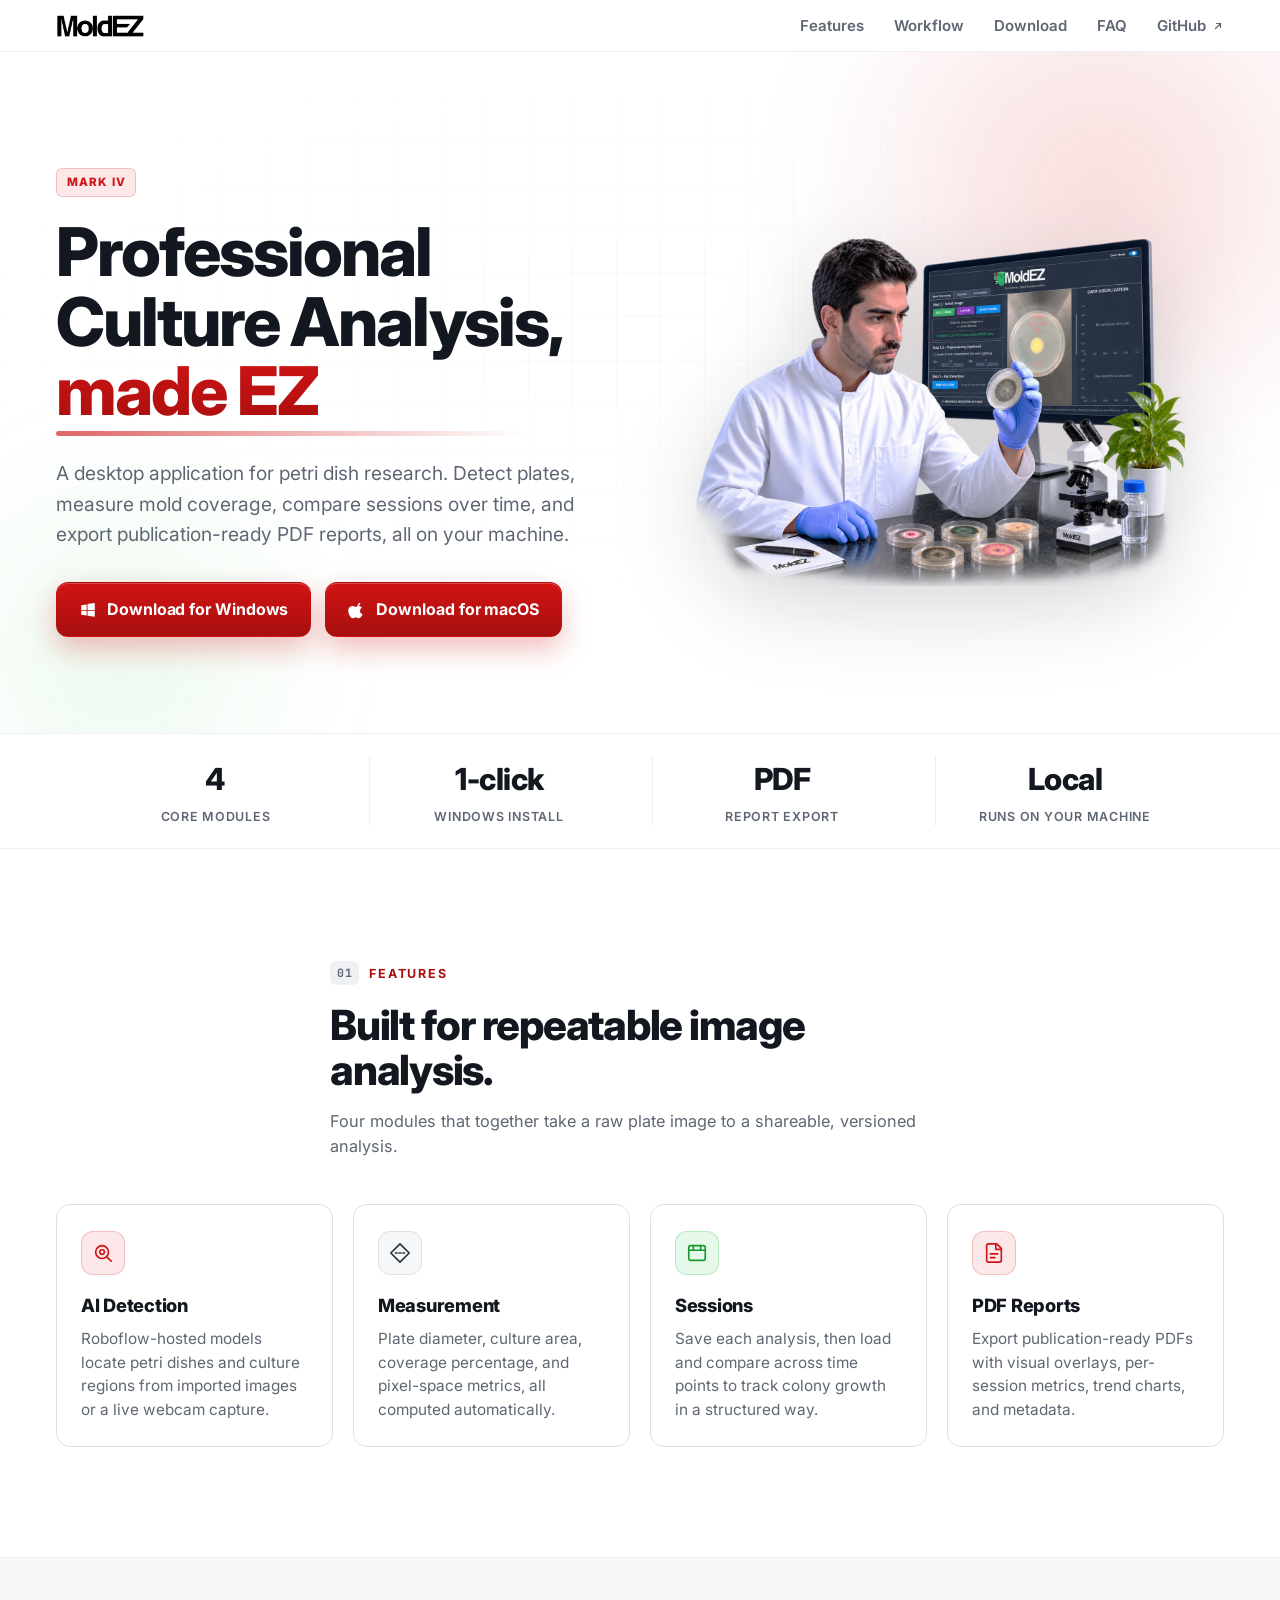
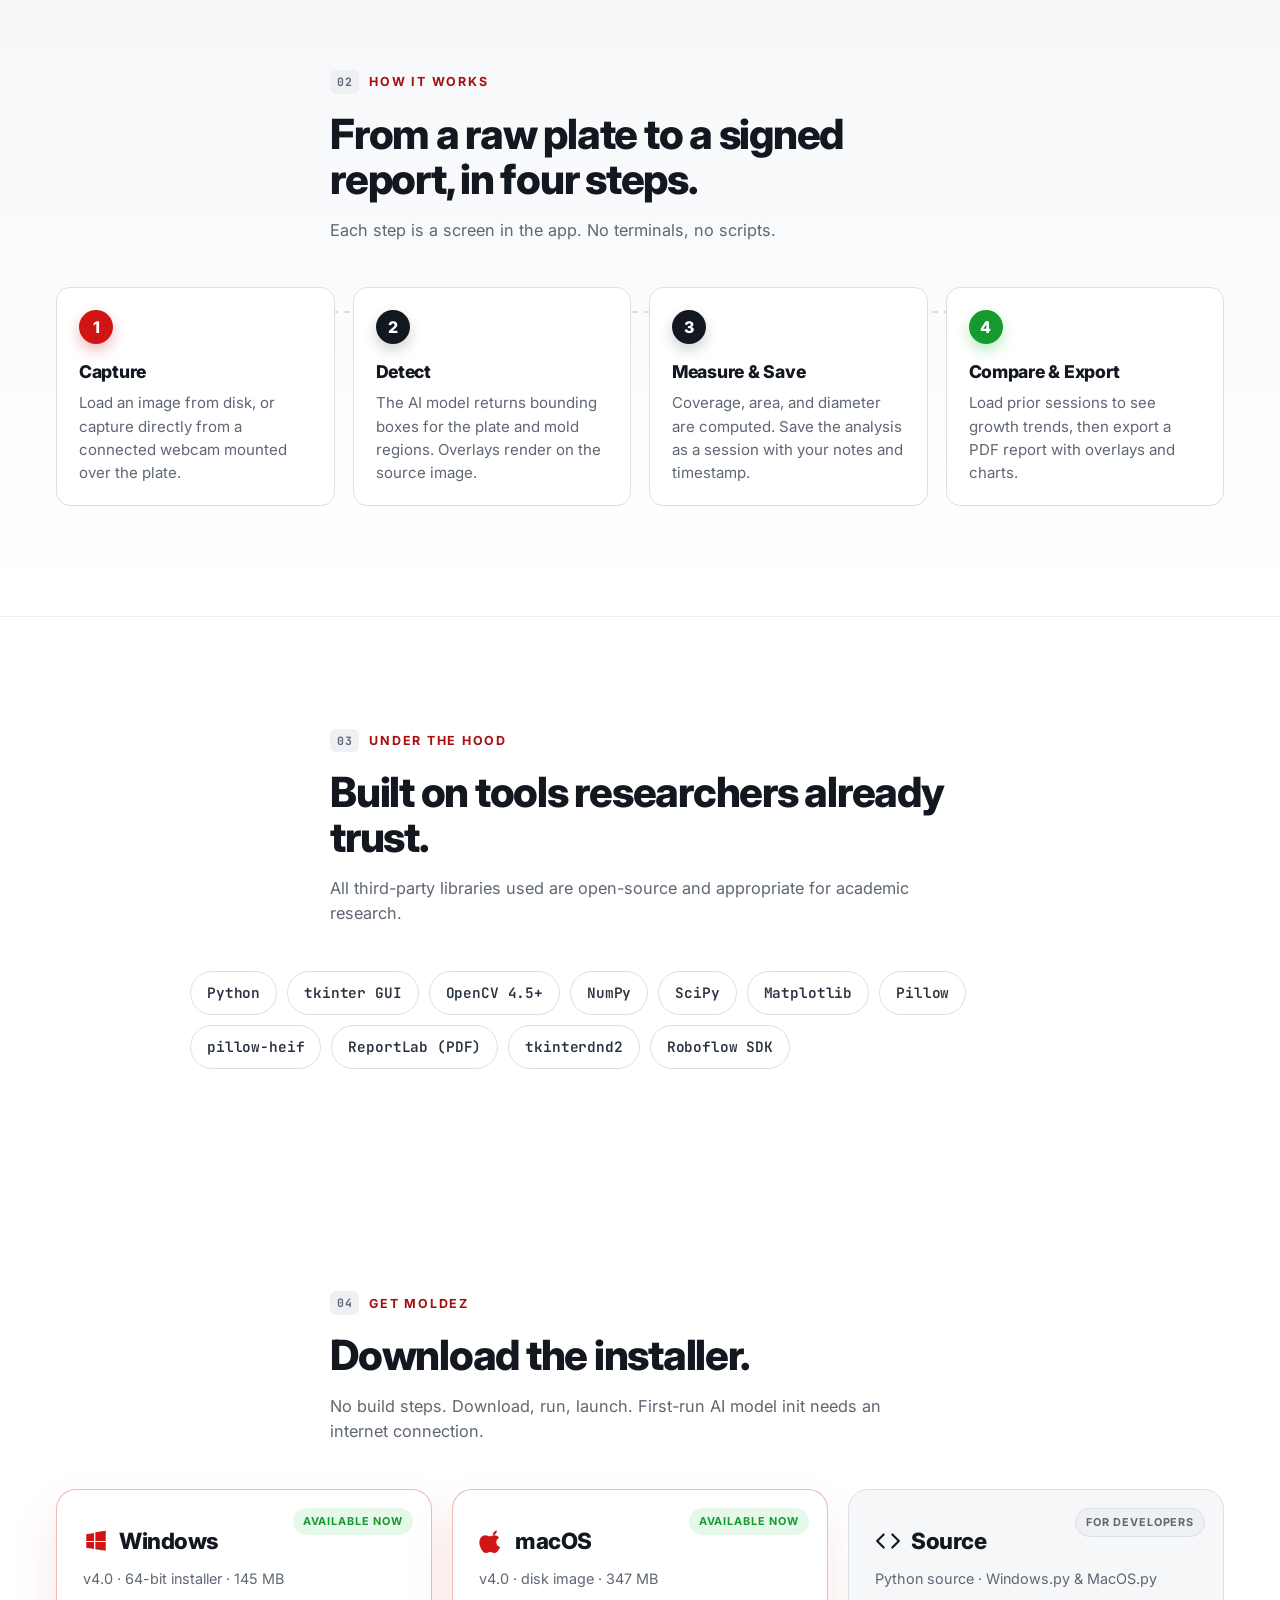
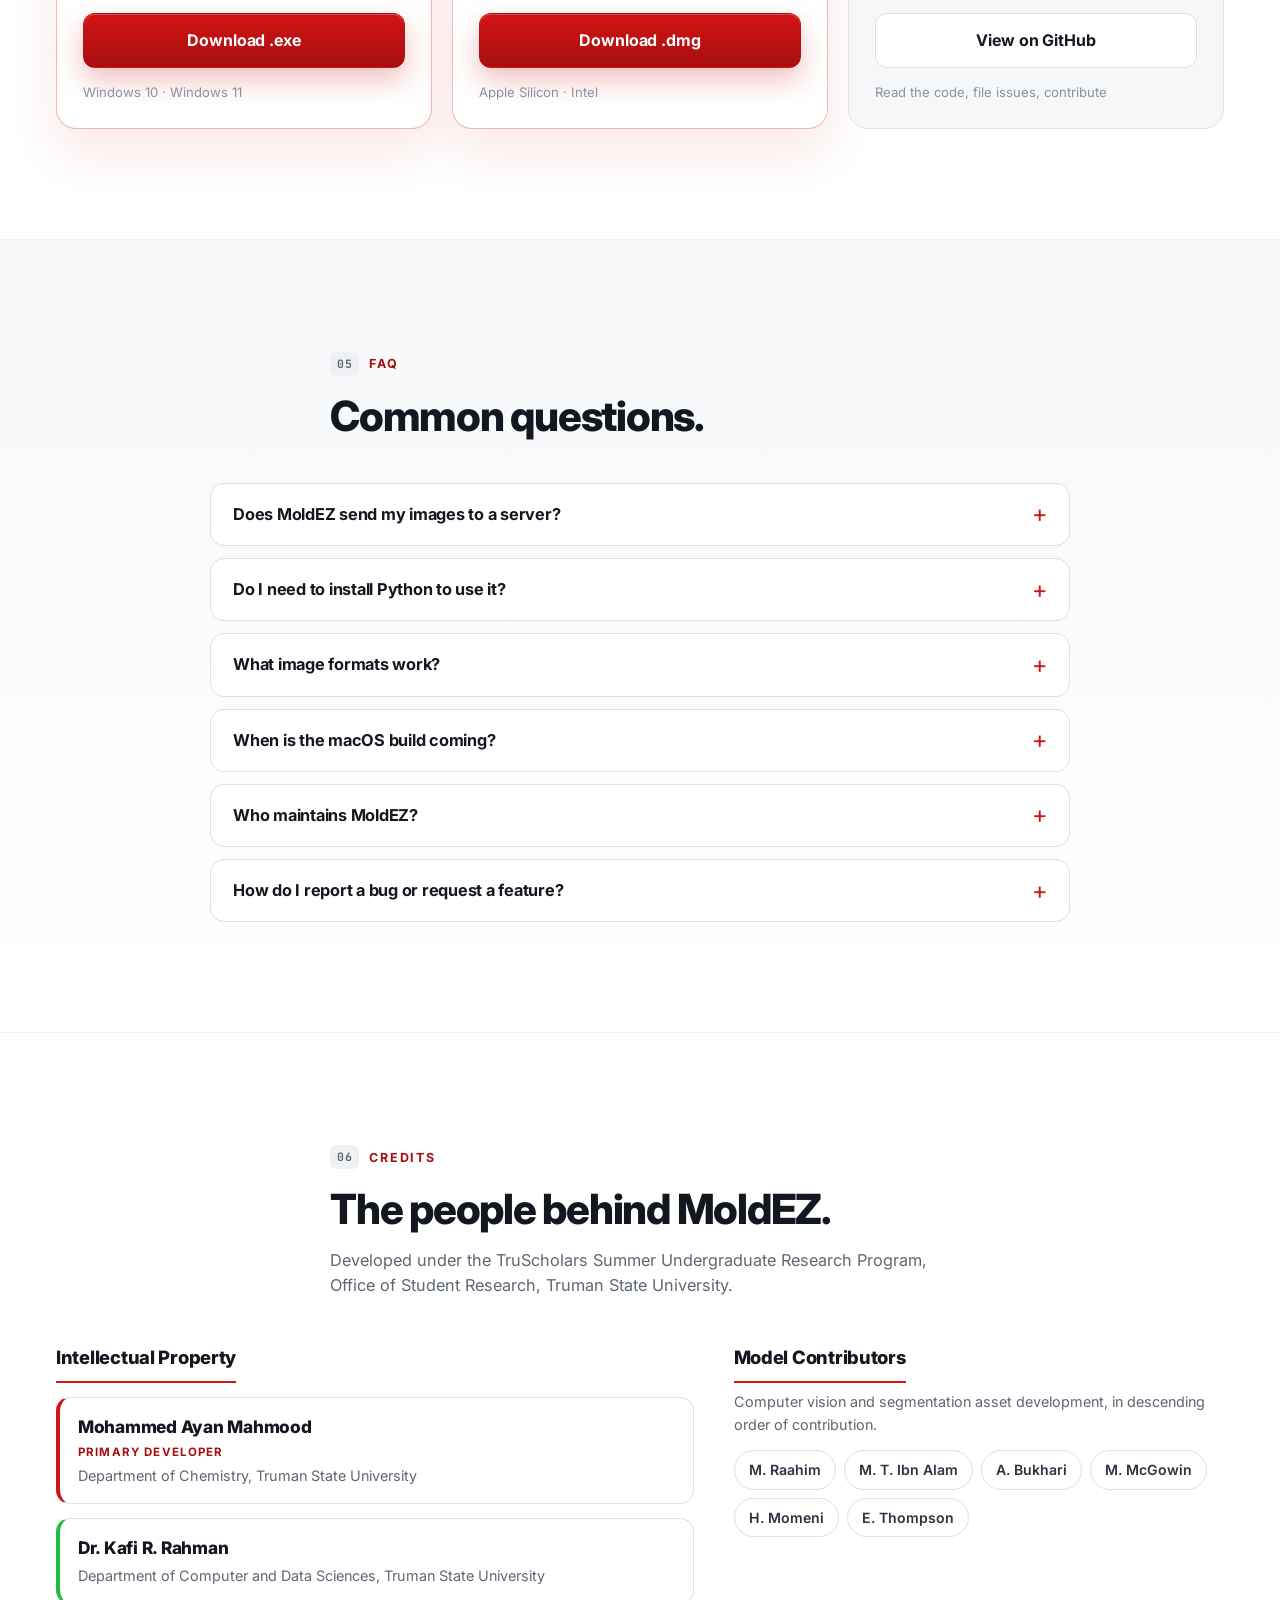
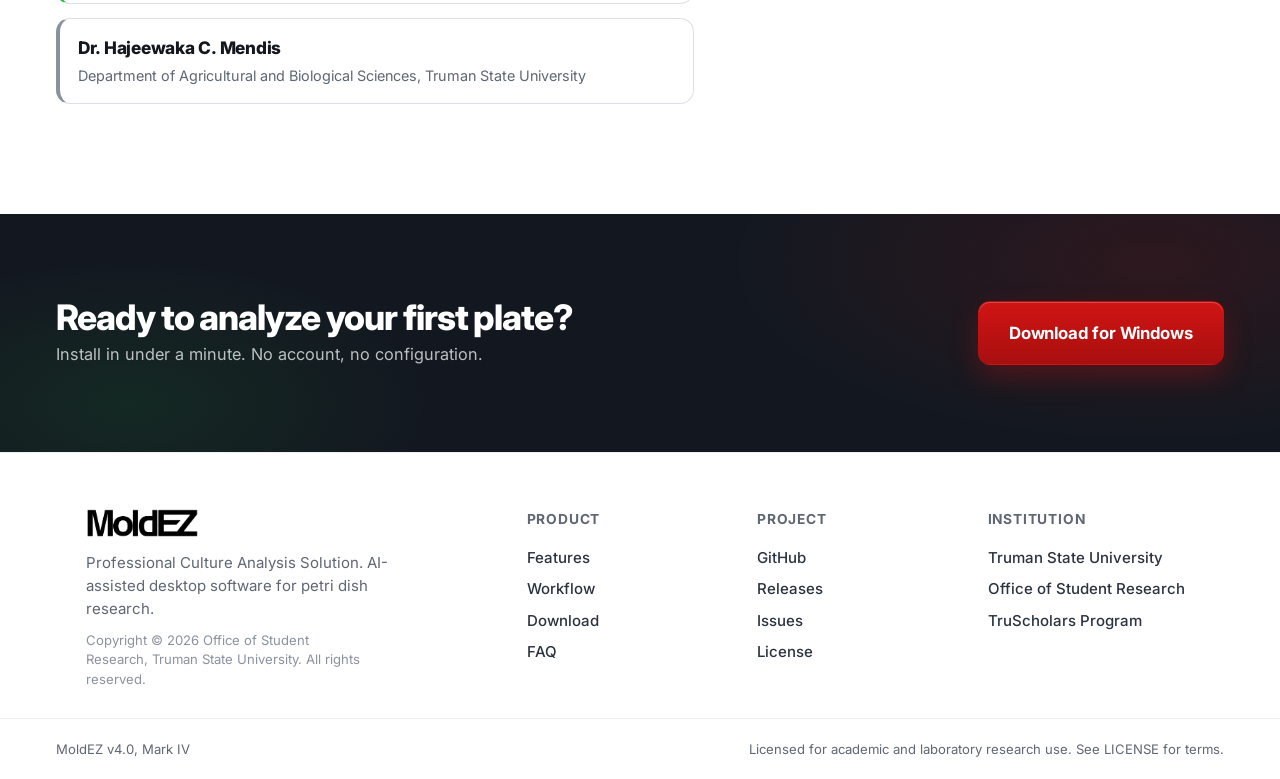
==== Website/index.html @ 11b9ca97 "Hero: Windows + macOS buttons (no details) that jump to the download section" ====
<!doctype html>
<html lang="en">
  <head>
    <meta charset="utf-8">
    <meta name="viewport" content="width=device-width, initial-scale=1">
    <meta name="description" content="MoldEZ is a professional culture analysis solution for petri dish research: AI-assisted detection, measurement, session comparison, and PDF reporting. Windows and macOS installers available.">
    <meta name="theme-color" content="#ffffff">
    <meta property="og:title" content="MoldEZ, Professional Culture Analysis Solution">
    <meta property="og:description" content="AI-assisted desktop software for petri dish research. Download for Windows and macOS.">
    <meta property="og:image" content="mascot.png">
    <title>MoldEZ, Professional Culture Analysis Solution</title>
    <link rel="icon" type="image/png" href="mascot.png">
    <link rel="preconnect" href="https://fonts.googleapis.com">
    <link rel="preconnect" href="https://fonts.gstatic.com" crossorigin>
    <link href="https://fonts.googleapis.com/css2?family=Inter:wght@400;500;600;700;800;900&family=JetBrains+Mono:wght@500&display=swap" rel="stylesheet">
    <link rel="stylesheet" href="styles.css">
  </head>
  <body>
    <header class="nav" aria-label="Primary">
      <a class="nav__brand" href="#top" aria-label="MoldEZ home">
        <img class="nav__wordmark" src="wordmark.png" alt="MoldEZ" width="128" height="32">
      </a>
      <nav class="nav__links" aria-label="Sections">
        <a href="#features">Features</a>
        <a href="#workflow">Workflow</a>
        <a href="#download">Download</a>
        <a href="#faq">FAQ</a>
        <a href="https://github.com/researchbyayan/MoldEZ4" target="_blank" rel="noopener" class="nav__gh">
          GitHub
          <svg width="12" height="12" viewBox="0 0 24 24" fill="none" stroke="currentColor" stroke-width="2.4" stroke-linecap="round" stroke-linejoin="round" aria-hidden="true"><path d="M7 17L17 7M9 7h8v8"/></svg>
        </a>
      </nav>
    </header>

    <main id="top">
      <!-- HERO -->
      <section class="hero">
        <div class="hero__bg" aria-hidden="true">
          <div class="hero__grid-bg"></div>
          <div class="hero__glow hero__glow--red"></div>
          <div class="hero__glow hero__glow--green"></div>
        </div>
        <div class="hero__grid">
          <div class="hero__copy">
            <span class="hero__tag">Mark&nbsp;IV</span>
            <h1>Professional<br>Culture Analysis,<br><span class="hl">made&nbsp;EZ</span></h1>
            <p class="lede">
              A desktop application for petri dish research. Detect plates,
              measure mold coverage, compare sessions over time, and export
              publication-ready PDF reports, all on your machine.
            </p>
            <div class="actions">
              <a class="btn btn--primary" href="#download">
                <svg width="18" height="18" viewBox="0 0 24 24" fill="currentColor" aria-hidden="true"><path d="M3 5.7L10.2 4.7v7.3H3V5.7zm0 12.6l7.2 1V13H3v5.3zm8.4 1.2l9.6 1.4V13h-9.6v6.5zm0-15.5l9.6-1.4V12h-9.6V4z"/></svg>
                Download for Windows
              </a>
              <a class="btn btn--primary" href="#download">
                <svg width="18" height="18" viewBox="0 0 24 24" fill="currentColor" aria-hidden="true"><path d="M16.4 2.4c-.9.1-2 .7-2.7 1.5-.6.7-1.1 1.7-.9 2.7 1 .1 2-.5 2.6-1.2.6-.8 1.1-1.8 1-3zM19.7 17.3c-.5 1.2-.8 1.7-1.5 2.7-.9 1.4-2.2 3.1-3.9 3.1-1.5 0-1.9-1-3.9-1-2 0-2.5 1-3.9 1-1.7 0-2.9-1.5-3.9-2.9-2.6-3.9-2.9-8.4-1.3-10.8 1.1-1.7 2.9-2.7 4.6-2.7 1.7 0 2.8 1 4.2 1 1.4 0 2.2-1 4.2-1 1.5 0 3.1.8 4.2 2.2-3.7 2-3.1 7.3.2 8.4z"/></svg>
                Download for macOS
              </a>
            </div>
          </div>
          <div class="hero__art" aria-hidden="true">
            <img class="hero__art-img" src="hero-scientist.png" alt="" width="620" height="413">
          </div>
        </div>
      </section>

      <!-- STATS STRIP -->
      <section class="stats" aria-label="At a glance">
        <div class="stats__row">
          <div class="stat"><span class="stat__num">4</span><span class="stat__label">Core modules</span></div>
          <div class="stat stat--divider"><span class="stat__num">1&#8209;click</span><span class="stat__label">Windows install</span></div>
          <div class="stat stat--divider"><span class="stat__num">PDF</span><span class="stat__label">Report export</span></div>
          <div class="stat stat--divider"><span class="stat__num">Local</span><span class="stat__label">Runs on your machine</span></div>
        </div>
      </section>

      <!-- FEATURES -->
      <section id="features" class="section">
        <div class="section__head">
          <p class="eyebrow"><span class="eyebrow__num">01</span> Features</p>
          <h2>Built for repeatable image analysis.</h2>
          <p class="section__sub">Four modules that together take a raw plate image to a shareable, versioned analysis.</p>
        </div>
        <div class="grid grid--4">
          <article class="card">
            <div class="card__icon card__icon--red">
              <svg viewBox="0 0 24 24" fill="none" stroke="currentColor" stroke-width="1.8" stroke-linecap="round" stroke-linejoin="round"><circle cx="11" cy="11" r="7"/><path d="M21 21l-4.3-4.3"/><circle cx="11" cy="11" r="2.5"/></svg>
            </div>
            <h3>AI Detection</h3>
            <p>Roboflow-hosted models locate petri dishes and culture regions from imported images or a live webcam capture.</p>
          </article>
          <article class="card">
            <div class="card__icon card__icon--grey">
              <svg viewBox="0 0 24 24" fill="none" stroke="currentColor" stroke-width="1.8" stroke-linecap="round" stroke-linejoin="round"><path d="M2 12l10 10 10-10L12 2 2 12z"/><path d="M7 12h2M11 12h2M15 12h2"/></svg>
            </div>
            <h3>Measurement</h3>
            <p>Plate diameter, culture area, coverage percentage, and pixel-space metrics, all computed automatically.</p>
          </article>
          <article class="card">
            <div class="card__icon card__icon--green">
              <svg viewBox="0 0 24 24" fill="none" stroke="currentColor" stroke-width="1.8" stroke-linecap="round" stroke-linejoin="round"><rect x="3" y="4" width="18" height="16" rx="2"/><path d="M3 9h18M8 4v5M16 4v5"/></svg>
            </div>
            <h3>Sessions</h3>
            <p>Save each analysis, then load and compare across time points to track colony growth in a structured way.</p>
          </article>
          <article class="card">
            <div class="card__icon card__icon--red">
              <svg viewBox="0 0 24 24" fill="none" stroke="currentColor" stroke-width="1.8" stroke-linecap="round" stroke-linejoin="round"><path d="M6 2h9l5 5v13a2 2 0 01-2 2H6a2 2 0 01-2-2V4a2 2 0 012-2z"/><path d="M14 2v6h6M8 13h8M8 17h5"/></svg>
            </div>
            <h3>PDF Reports</h3>
            <p>Export publication-ready PDFs with visual overlays, per-session metrics, trend charts, and metadata.</p>
          </article>
        </div>
      </section>

      <!-- WORKFLOW -->
      <section id="workflow" class="section section--tinted">
        <div class="section__head">
          <p class="eyebrow"><span class="eyebrow__num">02</span> How it works</p>
          <h2>From a raw plate to a signed report, in four steps.</h2>
          <p class="section__sub">Each step is a screen in the app. No terminals, no scripts.</p>
        </div>
        <ol class="timeline">
          <li class="timeline__step">
            <span class="timeline__num">1</span>
            <h3>Capture</h3>
            <p>Load an image from disk, or capture directly from a connected webcam mounted over the plate.</p>
          </li>
          <li class="timeline__step">
            <span class="timeline__num">2</span>
            <h3>Detect</h3>
            <p>The AI model returns bounding boxes for the plate and mold regions. Overlays render on the source image.</p>
          </li>
          <li class="timeline__step">
            <span class="timeline__num">3</span>
            <h3>Measure &amp; Save</h3>
            <p>Coverage, area, and diameter are computed. Save the analysis as a session with your notes and timestamp.</p>
          </li>
          <li class="timeline__step">
            <span class="timeline__num">4</span>
            <h3>Compare &amp; Export</h3>
            <p>Load prior sessions to see growth trends, then export a PDF report with overlays and charts.</p>
          </li>
        </ol>
      </section>

      <!-- TECH -->
      <section class="section section--tech">
        <div class="section__head">
          <p class="eyebrow"><span class="eyebrow__num">03</span> Under the hood</p>
          <h2>Built on tools researchers already trust.</h2>
          <p class="section__sub">All third-party libraries used are open-source and appropriate for academic research.</p>
        </div>
        <ul class="chipset" aria-label="Technologies used">
          <li>Python</li>
          <li>tkinter GUI</li>
          <li>OpenCV 4.5+</li>
          <li>NumPy</li>
          <li>SciPy</li>
          <li>Matplotlib</li>
          <li>Pillow</li>
          <li>pillow-heif</li>
          <li>ReportLab (PDF)</li>
          <li>tkinterdnd2</li>
          <li>Roboflow SDK</li>
        </ul>
      </section>

      <!-- DOWNLOAD -->
      <section id="download" class="section">
        <div class="section__head">
          <p class="eyebrow"><span class="eyebrow__num">04</span> Get MoldEZ</p>
          <h2>Download the installer.</h2>
          <p class="section__sub">No build steps. Download, run, launch. First-run AI model init needs an internet connection.</p>
        </div>
        <div class="grid grid--3">
          <article class="dl dl--ready">
            <span class="dl__badge">Available now</span>
            <div class="dl__os">
              <svg width="26" height="26" viewBox="0 0 24 24" fill="currentColor" aria-hidden="true"><path d="M3 5.7L10.2 4.7v7.3H3V5.7zm0 12.6l7.2 1V13H3v5.3zm8.4 1.2l9.6 1.4V13h-9.6v6.5zm0-15.5l9.6-1.4V12h-9.6V4z"/></svg>
              Windows
            </div>
            <p class="dl__meta">v4.0 &middot; 64-bit installer &middot; 145 MB</p>
            <a class="btn btn--primary btn--block" href="https://github.com/researchbyayan/MoldEZ4/releases/download/windows-v4.0/MoldEZ_Setup_Windows_v4.0.exe">
              Download .exe
            </a>
            <p class="dl__hint">Windows 10 &middot; Windows 11</p>
          </article>
          <article class="dl dl--ready">
            <span class="dl__badge">Available now</span>
            <div class="dl__os">
              <svg width="26" height="26" viewBox="0 0 24 24" fill="currentColor" aria-hidden="true"><path d="M16.4 2.4c-.9.1-2 .7-2.7 1.5-.6.7-1.1 1.7-.9 2.7 1 .1 2-.5 2.6-1.2.6-.8 1.1-1.8 1-3zM19.7 17.3c-.5 1.2-.8 1.7-1.5 2.7-.9 1.4-2.2 3.1-3.9 3.1-1.5 0-1.9-1-3.9-1-2 0-2.5 1-3.9 1-1.7 0-2.9-1.5-3.9-2.9-2.6-3.9-2.9-8.4-1.3-10.8 1.1-1.7 2.9-2.7 4.6-2.7 1.7 0 2.8 1 4.2 1 1.4 0 2.2-1 4.2-1 1.5 0 3.1.8 4.2 2.2-3.7 2-3.1 7.3.2 8.4z"/></svg>
              macOS
            </div>
            <p class="dl__meta">v4.0 &middot; disk image &middot; 347 MB</p>
            <a class="btn btn--primary btn--block" href="https://github.com/researchbyayan/MoldEZ4/releases/download/macos-v4.0/MoldEZ_Setup_macOS_v4.0.dmg">
              Download .dmg
            </a>
            <p class="dl__hint">Apple Silicon &middot; Intel</p>
          </article>
          <article class="dl">
            <span class="dl__badge dl__badge--muted">For developers</span>
            <div class="dl__os">
              <svg width="26" height="26" viewBox="0 0 24 24" fill="none" stroke="currentColor" stroke-width="2" stroke-linecap="round" stroke-linejoin="round" aria-hidden="true"><path d="M8 6l-6 6 6 6M16 6l6 6-6 6"/></svg>
              Source
            </div>
            <p class="dl__meta">Python source &middot; Windows.py &amp; MacOS.py</p>
            <a class="btn btn--ghost btn--block" href="https://github.com/researchbyayan/MoldEZ4" target="_blank" rel="noopener">View on GitHub</a>
            <p class="dl__hint">Read the code, file issues, contribute</p>
          </article>
        </div>
      </section>

      <!-- FAQ -->
      <section id="faq" class="section section--tinted">
        <div class="section__head">
          <p class="eyebrow"><span class="eyebrow__num">05</span> FAQ</p>
          <h2>Common questions.</h2>
        </div>
        <div class="faq">
          <details>
            <summary>Does MoldEZ send my images to a server?</summary>
            <p>The AI model is initialized over the network on first run. The application runs on your desktop; results, sessions, and reports stay on your machine.</p>
          </details>
          <details>
            <summary>Do I need to install Python to use it?</summary>
            <p>No. The Windows installer bundles everything needed. Python source is only relevant if you want to run or modify the code yourself.</p>
          </details>
          <details>
            <summary>What image formats work?</summary>
            <p>Common still-image formats (JPG, PNG) captured either from disk or from a connected webcam. HEIC and HEIF are also supported via pillow-heif.</p>
          </details>
          <details>
            <summary>When is the macOS build coming?</summary>
            <p>The macOS build is available now, a disk image (.dmg) on the Releases page. Grab it from the Download section above.</p>
          </details>
          <details>
            <summary>Who maintains MoldEZ?</summary>
            <p>MoldEZ was developed under the TruScholars Summer Undergraduate Research Program at Truman State University. See the credits section below for the full contributor list.</p>
          </details>
          <details>
            <summary>How do I report a bug or request a feature?</summary>
            <p>Open an issue on the <a href="https://github.com/researchbyayan/MoldEZ4/issues" target="_blank" rel="noopener">GitHub repository</a>.</p>
          </details>
        </div>
      </section>

      <!-- CREDITS -->
      <section id="credits" class="section">
        <div class="section__head">
          <p class="eyebrow"><span class="eyebrow__num">06</span> Credits</p>
          <h2>The people behind MoldEZ.</h2>
          <p class="section__sub">Developed under the TruScholars Summer Undergraduate Research Program, Office of Student Research, Truman State University.</p>
        </div>
        <div class="credits">
          <div class="credits__group">
            <h3 class="credits__label">Intellectual Property</h3>
            <ul class="credits__list">
              <li>
                <span class="credits__name">Mohammed Ayan Mahmood</span>
                <span class="credits__role">Primary Developer</span>
                <span class="credits__dept">Department of Chemistry, Truman State University</span>
              </li>
              <li>
                <span class="credits__name">Dr. Kafi R. Rahman</span>
                <span class="credits__dept">Department of Computer and Data Sciences, Truman State University</span>
              </li>
              <li>
                <span class="credits__name">Dr. Hajeewaka C. Mendis</span>
                <span class="credits__dept">Department of Agricultural and Biological Sciences, Truman State University</span>
              </li>
            </ul>
          </div>
          <div class="credits__group">
            <h3 class="credits__label">Model Contributors</h3>
            <p class="credits__note">Computer vision and segmentation asset development, in descending order of contribution.</p>
            <ul class="credits__inline">
              <li>M. Raahim</li>
              <li>M. T. Ibn Alam</li>
              <li>A. Bukhari</li>
              <li>M. McGowin</li>
              <li>H. Momeni</li>
              <li>E. Thompson</li>
            </ul>
          </div>
        </div>
      </section>

      <!-- CTA BAND -->
      <section class="cta">
        <div class="cta__inner">
          <div>
            <h2>Ready to analyze your first plate?</h2>
            <p>Install in under a minute. No account, no configuration.</p>
          </div>
          <a class="btn btn--primary btn--lg" href="https://github.com/researchbyayan/MoldEZ4/releases/download/windows-v4.0/MoldEZ_Setup_Windows_v4.0.exe">
            Download for Windows
          </a>
        </div>
      </section>
    </main>

    <footer>
      <div class="footer__inner">
        <div class="footer__brand">
          <img class="footer__wordmark" src="wordmark.png" alt="MoldEZ" width="140" height="35">
          <p class="footer__blurb">Professional Culture Analysis Solution. AI-assisted desktop software for petri dish research.</p>
          <p class="footer__copy">Copyright &copy; 2026 Office of Student Research, Truman State University. All rights reserved.</p>
        </div>
        <div class="footer__cols">
          <div>
            <h4>Product</h4>
            <a href="#features">Features</a>
            <a href="#workflow">Workflow</a>
            <a href="#download">Download</a>
            <a href="#faq">FAQ</a>
          </div>
          <div>
            <h4>Project</h4>
            <a href="https://github.com/researchbyayan/MoldEZ4" target="_blank" rel="noopener">GitHub</a>
            <a href="https://github.com/researchbyayan/MoldEZ4/releases" target="_blank" rel="noopener">Releases</a>
            <a href="https://github.com/researchbyayan/MoldEZ4/issues" target="_blank" rel="noopener">Issues</a>
            <a href="https://github.com/researchbyayan/MoldEZ4/blob/main/LICENSE" target="_blank" rel="noopener">License</a>
          </div>
          <div>
            <h4>Institution</h4>
            <span>Truman State University</span>
            <span>Office of Student Research</span>
            <span>TruScholars Program</span>
          </div>
        </div>
      </div>
      <div class="footer__bottom">
        <span>MoldEZ v4.0, Mark IV</span>
        <span>Licensed for academic and laboratory research use. See LICENSE for terms.</span>
      </div>
    </footer>
  </body>
</html>
---- Website/styles.css ----
:root {
  color-scheme: light;

  --bg: #ffffff;
  --panel: #ffffff;

  --surface: #f6f7f9;
  --surface-2: #eef0f4;
  --surface-3: #e6e9ee;
  --line: #dcdfe5;
  --line-2: #eceff3;
  --ink: #131820;
  --ink-2: #2a3340;
  --muted: #5e6773;
  --muted-2: #8a929e;

  --red: #d11414;
  --red-strong: #a80f0f;
  --red-soft: #fce8e8;

  --green: #1fbf3d;
  --green-strong: #159a30;
  --green-soft: #e6f8ea;

  --shadow-sm: 0 1px 2px rgba(19, 24, 32, 0.05);
  --shadow-md: 0 8px 22px rgba(19, 24, 32, 0.08);
  --shadow-lg: 0 24px 60px rgba(19, 24, 32, 0.14);

  --radius-sm: 10px;
  --radius: 14px;
  --radius-lg: 20px;

  /* Inter across the board: mixed case, geometric humanist sans */
  --sans: "Inter", "Segoe UI", Arial, sans-serif;
  --display: "Inter", "Segoe UI", Arial, sans-serif;
  --mono: "JetBrains Mono", ui-monospace, "SFMono-Regular", Menlo, Consolas, monospace;
}

* { box-sizing: border-box; }
html { scroll-behavior: smooth; -webkit-text-size-adjust: 100%; }

body {
  margin: 0;
  font-family: var(--sans);
  color: var(--ink);
  background: var(--bg);
  line-height: 1.55;
  -webkit-font-smoothing: antialiased;
  text-rendering: optimizeLegibility;
}

a { color: inherit; text-decoration: none; }
img { max-width: 100%; display: block; }
ul, ol { padding: 0; margin: 0; list-style: none; }

::selection { background: var(--red); color: #fff; }

/* ---------- Nav ---------- */
.nav {
  position: sticky;
  top: 0;
  z-index: 30;
  display: flex;
  align-items: center;
  justify-content: space-between;
  gap: 20px;
  padding: 14px clamp(20px, 5vw, 56px);
  background: rgba(255, 255, 255, 0.88);
  backdrop-filter: saturate(180%) blur(14px);
  -webkit-backdrop-filter: saturate(180%) blur(14px);
  border-bottom: 1px solid var(--line-2);
}
.nav__brand {
  display: inline-flex;
  align-items: center;
  gap: 12px;
}
.nav__wordmark {
  height: 22px;
  width: auto;
  display: block;
}
.nav__tag {
  font-family: var(--sans);
  font-size: 0.68rem;
  font-weight: 700;
  color: var(--red);
  background: var(--red-soft);
  padding: 4px 8px;
  border-radius: 6px;
  letter-spacing: 0.06em;
  text-transform: uppercase;
}
.hero__tag {
  display: inline-block;
  font-family: var(--sans);
  font-size: 0.72rem;
  font-weight: 800;
  color: var(--red);
  background: var(--red-soft);
  border: 1px solid rgba(209, 20, 20, 0.20);
  padding: 5px 10px;
  border-radius: 6px;
  letter-spacing: 0.08em;
  text-transform: uppercase;
  margin: 0 0 20px;
}
.nav__links {
  display: flex;
  align-items: center;
  gap: clamp(14px, 3vw, 30px);
  font-weight: 600;
  color: var(--muted);
  font-size: 0.94rem;
}
.nav__links a { transition: color 0.15s ease; }
.nav__links a:hover { color: var(--ink); }
.nav__gh { display: inline-flex; align-items: center; gap: 6px; }

/* ---------- Hero ---------- */
.hero {
  position: relative;
  overflow: hidden;
  padding: clamp(60px, 9vw, 116px) clamp(20px, 5vw, 56px) clamp(56px, 8vw, 96px);
  isolation: isolate;
  border-bottom: 1px solid var(--line-2);
}
.hero__bg { position: absolute; inset: 0; z-index: -1; overflow: hidden; }
.hero__grid-bg {
  position: absolute; inset: 0;
  background-image:
    linear-gradient(to right, rgba(19, 24, 32, 0.05) 1px, transparent 1px),
    linear-gradient(to bottom, rgba(19, 24, 32, 0.05) 1px, transparent 1px);
  background-size: 44px 44px;
  mask-image: radial-gradient(ellipse 80% 60% at 50% 40%, black, transparent 75%);
  -webkit-mask-image: radial-gradient(ellipse 80% 60% at 50% 40%, black, transparent 75%);
  opacity: 0.55;
}
.hero__glow { position: absolute; border-radius: 50%; filter: blur(60px); opacity: 0.55; }
.hero__glow--red {
  width: 640px; height: 640px; right: -140px; top: -180px;
  background: radial-gradient(circle, rgba(209, 20, 20, 0.30), transparent 65%);
}
.hero__glow--green {
  width: 480px; height: 480px; left: -120px; bottom: -160px;
  background: radial-gradient(circle, rgba(31, 191, 61, 0.18), transparent 65%);
}
.hero__grid {
  width: min(1220px, 100%);
  margin: 0 auto;
  display: grid;
  grid-template-columns: 1fr 1fr;
  align-items: center;
  gap: clamp(30px, 5vw, 64px);
  position: relative;
}
.chip {
  display: inline-flex;
  align-items: center;
  gap: 10px;
  margin: 0 0 24px;
  padding: 7px 14px 7px 10px;
  background: var(--panel);
  border: 1px solid var(--line);
  border-radius: 999px;
  font-size: 0.82rem;
  font-weight: 600;
  color: var(--ink-2);
  box-shadow: var(--shadow-sm);
}
.chip__mark {
  width: 8px;
  height: 8px;
  border-radius: 50%;
  background: var(--green);
  box-shadow: 0 0 0 3px rgba(31, 191, 61, 0.18);
}

h1 {
  margin: 0 0 22px;
  font-family: var(--display);
  font-size: clamp(2.4rem, 5.8vw, 4.2rem);
  line-height: 1.03;
  letter-spacing: -0.03em;
  font-weight: 800;
  color: var(--ink);
}
h1 .hl {
  background: linear-gradient(180deg, var(--red), var(--red-strong));
  -webkit-background-clip: text;
  background-clip: text;
  color: transparent;
  position: relative;
}
h1 .hl::after {
  content: "";
  display: block;
  height: 5px;
  border-radius: 5px;
  background: linear-gradient(90deg, var(--red), transparent 85%);
  margin-top: 6px;
  opacity: 0.65;
}
.lede {
  margin: 0 0 32px;
  font-size: clamp(1.06rem, 1.55vw, 1.2rem);
  color: var(--muted);
  max-width: 48ch;
  line-height: 1.6;
}
.actions { display: flex; flex-wrap: wrap; gap: 14px; align-items: center; }
.hero__trust {
  margin-top: 26px;
  display: flex; flex-wrap: wrap; gap: 8px 22px;
  font-size: 0.86rem; color: var(--muted);
}
.trust { display: inline-flex; align-items: center; gap: 8px; }
.trust__dot { width: 8px; height: 8px; border-radius: 50%; background: var(--muted-2); }
.trust__dot--ok { background: var(--green); }
.trust__dot--soon { background: transparent; border: 2px solid var(--muted-2); width: 10px; height: 10px; }

/* Hero art: scientist illustration (transparent bg) */
.hero__art { display: flex; justify-content: center; align-items: center; }
.hero__art-img {
  width: min(620px, 100%);
  height: auto;
  filter: drop-shadow(0 24px 42px rgba(19, 24, 32, 0.18));
}

/* ---------- Buttons ---------- */
.btn {
  display: inline-flex;
  align-items: center;
  justify-content: center;
  gap: 10px;
  padding: 14px 22px;
  border-radius: 12px;
  font-weight: 700;
  font-size: 1rem;
  border: 1px solid transparent;
  cursor: pointer;
  transition: transform 0.12s ease, box-shadow 0.18s ease, background 0.18s ease, border-color 0.18s ease;
  font-family: var(--sans);
  white-space: nowrap;
  letter-spacing: -0.005em;
}
.btn__stack {
  display: inline-flex;
  flex-direction: column;
  align-items: flex-start;
  line-height: 1.1;
  gap: 2px;
}
.btn__sub { font-size: 0.72rem; font-weight: 600; opacity: 0.85; letter-spacing: 0; }
.btn--primary {
  background: linear-gradient(180deg, var(--red) 0%, var(--red-strong) 100%);
  color: #fff;
  box-shadow: 0 12px 28px rgba(209, 20, 20, 0.28), inset 0 1px 0 rgba(255,255,255,0.22);
}
.btn--primary:hover { transform: translateY(-2px); box-shadow: 0 18px 34px rgba(209, 20, 20, 0.36), inset 0 1px 0 rgba(255,255,255,0.22); }
.btn--ghost { background: var(--panel); color: var(--ink); border-color: var(--line); }
.btn--ghost:hover { border-color: var(--muted-2); transform: translateY(-2px); box-shadow: var(--shadow-sm); }
.btn--disabled { background: var(--surface-2); color: var(--muted); border-color: var(--line); cursor: not-allowed; }
.btn--block { width: 100%; }
.btn--lg { padding: 18px 30px; font-size: 1.05rem; }

/* ---------- Stats strip ---------- */
.stats { border-bottom: 1px solid var(--line-2); background: var(--panel); }
.stats__row {
  width: min(1220px, 100%); margin: 0 auto;
  padding: 22px clamp(20px, 5vw, 56px);
  display: grid; grid-template-columns: repeat(4, 1fr); gap: 24px;
}
.stat { display: flex; flex-direction: column; align-items: center; text-align: center; gap: 4px; }
.stat--divider { border-left: 1px solid var(--line-2); }
.stat__num {
  font-family: var(--display);
  font-size: clamp(1.4rem, 2.4vw, 1.9rem);
  font-weight: 800;
  letter-spacing: -0.02em;
  color: var(--ink);
}
.stat__label {
  font-size: 0.78rem; color: var(--muted); font-weight: 600;
  letter-spacing: 0.06em; text-transform: uppercase;
}

/* ---------- Sections ---------- */
.section {
  width: 100%;
  padding: clamp(64px, 9vw, 110px) clamp(20px, 5vw, 56px);
}
.section > * { max-width: 1220px; margin-left: auto; margin-right: auto; }
.section--tinted {
  background: linear-gradient(180deg, var(--surface) 0%, #ffffff 100%);
  border-top: 1px solid var(--line-2); border-bottom: 1px solid var(--line-2);
}
.section--tech .chipset { max-width: 900px; }

.section__head { margin-bottom: 44px; max-width: 62ch; }
.eyebrow {
  display: inline-flex; align-items: center; gap: 10px;
  margin: 0 0 12px;
  font-size: 0.78rem; font-weight: 700; letter-spacing: 0.14em;
  text-transform: uppercase; color: var(--red-strong);
  font-family: var(--sans);
}
.eyebrow__num {
  font-family: var(--mono);
  font-size: 0.72rem; color: var(--muted);
  background: var(--surface-2);
  padding: 3px 7px; border-radius: 6px; letter-spacing: 0.06em;
}
h2 {
  margin: 6px 0 0;
  font-family: var(--display);
  font-size: clamp(1.8rem, 3.6vw, 2.6rem);
  letter-spacing: -0.03em;
  line-height: 1.08;
  font-weight: 800;
  color: var(--ink);
}
.section__sub {
  margin: 16px 0 0; color: var(--muted); font-size: 1.02rem; max-width: 60ch;
}

/* ---------- Grids ---------- */
.grid { display: grid; gap: 20px; }
.grid--4 { grid-template-columns: repeat(4, 1fr); }
.grid--3 { grid-template-columns: repeat(3, 1fr); }

/* ---------- Feature cards ---------- */
.card {
  background: var(--panel);
  border: 1px solid var(--line);
  border-radius: var(--radius);
  padding: 26px 24px 24px;
  transition: transform 0.18s ease, box-shadow 0.18s ease, border-color 0.18s ease;
  position: relative;
  overflow: hidden;
}
.card::before {
  content: "";
  position: absolute; inset: 0;
  background: radial-gradient(200px 120px at 100% 0%, rgba(209, 20, 20, 0.05), transparent 60%);
  pointer-events: none; opacity: 0; transition: opacity 0.2s ease;
}
.card:hover { transform: translateY(-4px); box-shadow: var(--shadow-md); border-color: #cfd4dc; }
.card:hover::before { opacity: 1; }
.card__icon {
  width: 44px; height: 44px;
  border-radius: 12px;
  display: grid; place-items: center;
  margin-bottom: 16px;
  border: 1px solid var(--line);
  background: var(--surface);
}
.card__icon svg { width: 22px; height: 22px; }
.card__icon--red { color: var(--red); background: var(--red-soft); border-color: rgba(209,20,20,0.20); }
.card__icon--green { color: var(--green-strong); background: var(--green-soft); border-color: rgba(31,191,61,0.24); }
.card__icon--grey { color: var(--ink-2); }
.card h3 {
  margin: 0 0 8px; font-size: 1.14rem;
  font-family: var(--display); font-weight: 800;
  letter-spacing: -0.015em;
}
.card p { margin: 0; color: var(--muted); font-size: 0.96rem; line-height: 1.55; }

/* ---------- Timeline ---------- */
.timeline {
  display: grid; grid-template-columns: repeat(4, 1fr);
  gap: 18px; position: relative;
}
.timeline::before {
  content: ""; position: absolute; top: 24px; left: 60px; right: 60px;
  height: 2px;
  background: repeating-linear-gradient(90deg, var(--line) 0 6px, transparent 6px 12px);
  z-index: 0;
}
.timeline__step {
  background: var(--panel); border: 1px solid var(--line);
  border-radius: var(--radius); padding: 22px 22px 20px;
  position: relative; z-index: 1;
}
.timeline__num {
  display: inline-grid; place-items: center;
  width: 34px; height: 34px; border-radius: 50%;
  background: var(--ink); color: #fff;
  font-family: var(--display); font-weight: 800; font-size: 1rem;
  margin-bottom: 14px;
  box-shadow: 0 6px 14px rgba(19,24,32,0.20);
  line-height: 1; letter-spacing: -0.01em;
}
.timeline__step:nth-child(1) .timeline__num { background: var(--red); box-shadow: 0 6px 14px rgba(209,20,20,0.30); }
.timeline__step:nth-child(4) .timeline__num { background: var(--green-strong); box-shadow: 0 6px 14px rgba(31,191,61,0.30); }
.timeline__step h3 {
  margin: 0 0 6px; font-family: var(--display); font-size: 1.1rem;
  font-weight: 800; letter-spacing: -0.015em;
}
.timeline__step p { margin: 0; color: var(--muted); font-size: 0.94rem; }

/* ---------- Tech chipset ---------- */
.chipset { display: flex; flex-wrap: wrap; gap: 10px; }
.chipset li {
  padding: 10px 16px;
  background: var(--panel); border: 1px solid var(--line);
  border-radius: 999px;
  font-size: 0.9rem; font-weight: 600; color: var(--ink-2);
  font-family: var(--mono); letter-spacing: -0.01em;
  transition: transform 0.14s ease, border-color 0.14s ease;
}
.chipset li:hover { transform: translateY(-2px); border-color: var(--muted-2); }

/* ---------- Download cards ---------- */
.dl {
  background: var(--surface); border: 1px solid var(--line);
  border-radius: var(--radius-lg);
  padding: 30px 26px 26px;
  text-align: left;
  display: flex; flex-direction: column; gap: 10px;
  position: relative;
}
.dl__badge {
  position: absolute; top: 18px; right: 18px;
  font-size: 0.68rem; font-weight: 700; letter-spacing: 0.08em;
  text-transform: uppercase; color: var(--green-strong);
  background: var(--green-soft);
  padding: 5px 10px; border-radius: 999px;
}
.dl__badge--muted { color: var(--muted); background: var(--surface-2); border: 1px solid var(--line); }
.dl--ready {
  background: var(--panel);
  border-color: rgba(209, 20, 20, 0.30);
  box-shadow: 0 24px 50px rgba(209, 20, 20, 0.10);
}
.dl__os {
  display: inline-flex; align-items: center; gap: 10px;
  font-family: var(--display); font-weight: 800;
  font-size: 1.4rem; letter-spacing: -0.02em;
  margin-top: 4px;
}
.dl__os svg { color: var(--ink); }
.dl--ready .dl__os svg { color: var(--red); }
.dl__meta { margin: 0; color: var(--muted); font-size: 0.9rem; }
.dl__hint { margin: 4px 0 0; color: var(--muted-2); font-size: 0.82rem; }
.dl .btn { margin-top: 12px; }

/* ---------- FAQ ---------- */
.faq { display: grid; gap: 12px; max-width: 860px; }
.faq details {
  background: var(--panel); border: 1px solid var(--line);
  border-radius: var(--radius); padding: 18px 22px;
  transition: border-color 0.15s ease, box-shadow 0.15s ease;
}
.faq details[open] { border-color: var(--muted-2); box-shadow: var(--shadow-sm); }
.faq summary {
  cursor: pointer; font-weight: 700; font-family: var(--display);
  font-size: 1.02rem; letter-spacing: -0.015em;
  list-style: none;
  display: flex; align-items: center; justify-content: space-between; gap: 16px;
}
.faq summary::-webkit-details-marker { display: none; }
.faq summary::after {
  content: "+"; color: var(--red);
  font-family: var(--display); font-weight: 400; font-size: 1.5rem;
  line-height: 1; transition: transform 0.2s ease;
}
.faq details[open] summary::after { content: "\2013"; }
.faq p { margin: 12px 0 0; color: var(--muted); font-size: 0.98rem; line-height: 1.6; }
.faq a { color: var(--red); text-decoration: underline; text-underline-offset: 3px; }

/* ---------- Credits ---------- */
.credits {
  display: grid; grid-template-columns: 1.3fr 1fr; gap: 40px;
}
.credits__label {
  margin: 0 0 14px;
  font-family: var(--display); font-size: 1.15rem;
  font-weight: 800; letter-spacing: -0.015em;
  color: var(--ink);
  padding-bottom: 10px;
  border-bottom: 2px solid var(--red);
  display: inline-block;
}
.credits__group h3 + .credits__note { margin: -6px 0 14px; color: var(--muted); font-size: 0.9rem; }
.credits__list { display: flex; flex-direction: column; gap: 14px; }
.credits__list li {
  background: var(--panel);
  border: 1px solid var(--line);
  border-left: 4px solid var(--red);
  border-radius: var(--radius);
  padding: 16px 18px;
  display: grid; gap: 3px;
}
.credits__list li:nth-child(2) { border-left-color: var(--green); }
.credits__list li:nth-child(3) { border-left-color: var(--muted-2); }
.credits__name {
  font-family: var(--display); font-size: 1.08rem;
  font-weight: 800; letter-spacing: -0.015em;
  color: var(--ink);
}
.credits__role {
  font-family: var(--sans); font-size: 0.72rem; font-weight: 700;
  color: var(--red-strong); letter-spacing: 0.1em; text-transform: uppercase;
}
.credits__dept { font-size: 0.9rem; color: var(--muted); }
.credits__inline { display: flex; flex-wrap: wrap; gap: 8px; }
.credits__inline li {
  padding: 8px 14px;
  background: var(--panel);
  border: 1px solid var(--line);
  border-radius: 999px;
  font-size: 0.88rem; font-weight: 600; color: var(--ink-2);
}

/* ---------- CTA band ---------- */
.cta {
  padding: clamp(48px, 7vw, 84px) clamp(20px, 5vw, 56px);
  background:
    radial-gradient(700px 300px at 90% 20%, rgba(209, 20, 20, 0.14), transparent 60%),
    radial-gradient(500px 240px at 10% 80%, rgba(31, 191, 61, 0.10), transparent 60%),
    var(--ink);
  color: #fff;
}
.cta__inner {
  width: min(1220px, 100%); margin: 0 auto;
  display: grid; grid-template-columns: 1fr auto; gap: 30px;
  align-items: center;
}
.cta h2 { color: #fff; margin: 0 0 6px; font-size: clamp(1.7rem, 3vw, 2.2rem); }
.cta p { margin: 0; color: rgba(255,255,255,0.72); font-size: 1.02rem; }

/* ---------- Footer ---------- */
footer { background: var(--panel); border-top: 1px solid var(--line-2); }
.footer__inner {
  width: min(1220px, 100%); margin: 0 auto;
  padding: 56px clamp(20px, 5vw, 56px) 28px;
  display: grid; grid-template-columns: 1.2fr 2fr; gap: 40px;
}
.footer__wordmark { height: 28px; width: auto; margin-bottom: 14px; display: block; }
.footer__blurb { margin: 0 0 10px; color: var(--muted); font-size: 0.94rem; max-width: 36ch; }
.footer__copy { margin: 0; color: var(--muted-2); font-size: 0.82rem; max-width: 36ch; line-height: 1.5; }
.footer__cols { display: grid; grid-template-columns: repeat(3, 1fr); gap: 24px; }
.footer__cols h4 {
  margin: 0 0 12px;
  font-family: var(--display); font-size: 0.86rem;
  font-weight: 700; letter-spacing: 0.06em; text-transform: uppercase;
  color: var(--muted);
}
.footer__cols a, .footer__cols span {
  display: block; padding: 4px 0;
  color: var(--ink-2); font-weight: 500; font-size: 0.94rem;
  transition: color 0.15s ease;
}
.footer__cols a:hover { color: var(--red); }
.footer__bottom {
  border-top: 1px solid var(--line-2);
  padding: 20px clamp(20px, 5vw, 56px);
  display: flex; justify-content: space-between; gap: 14px;
  color: var(--muted); font-size: 0.82rem; flex-wrap: wrap;
}

/* ---------- Responsive ---------- */
@media (max-width: 980px) {
  .hero__grid { grid-template-columns: 1fr; }
  .hero__art { order: -1; }
  .hero__art-img { width: min(440px, 100%); }
  .grid--4 { grid-template-columns: repeat(2, 1fr); }
  .grid--3 { grid-template-columns: 1fr; }
  .timeline { grid-template-columns: repeat(2, 1fr); }
  .timeline::before { display: none; }
  .stats__row { grid-template-columns: repeat(2, 1fr); }
  .stat--divider:nth-child(3) { border-left: none; }
  .credits { grid-template-columns: 1fr; }
  .footer__inner { grid-template-columns: 1fr; }
  .cta__inner { grid-template-columns: 1fr; }
}
@media (max-width: 620px) {
  .nav__links { gap: 12px; font-size: 0.86rem; }
  .nav__links a:not(.nav__gh):not([href="#download"]) { display: none; }
  .grid--4 { grid-template-columns: 1fr; }
  .timeline { grid-template-columns: 1fr; }
  .actions { flex-direction: column; align-items: stretch; }
  .btn { width: 100%; }
  .stats__row { grid-template-columns: 1fr 1fr; gap: 16px; padding: 18px 20px; }
  .footer__cols { grid-template-columns: 1fr 1fr; }
}
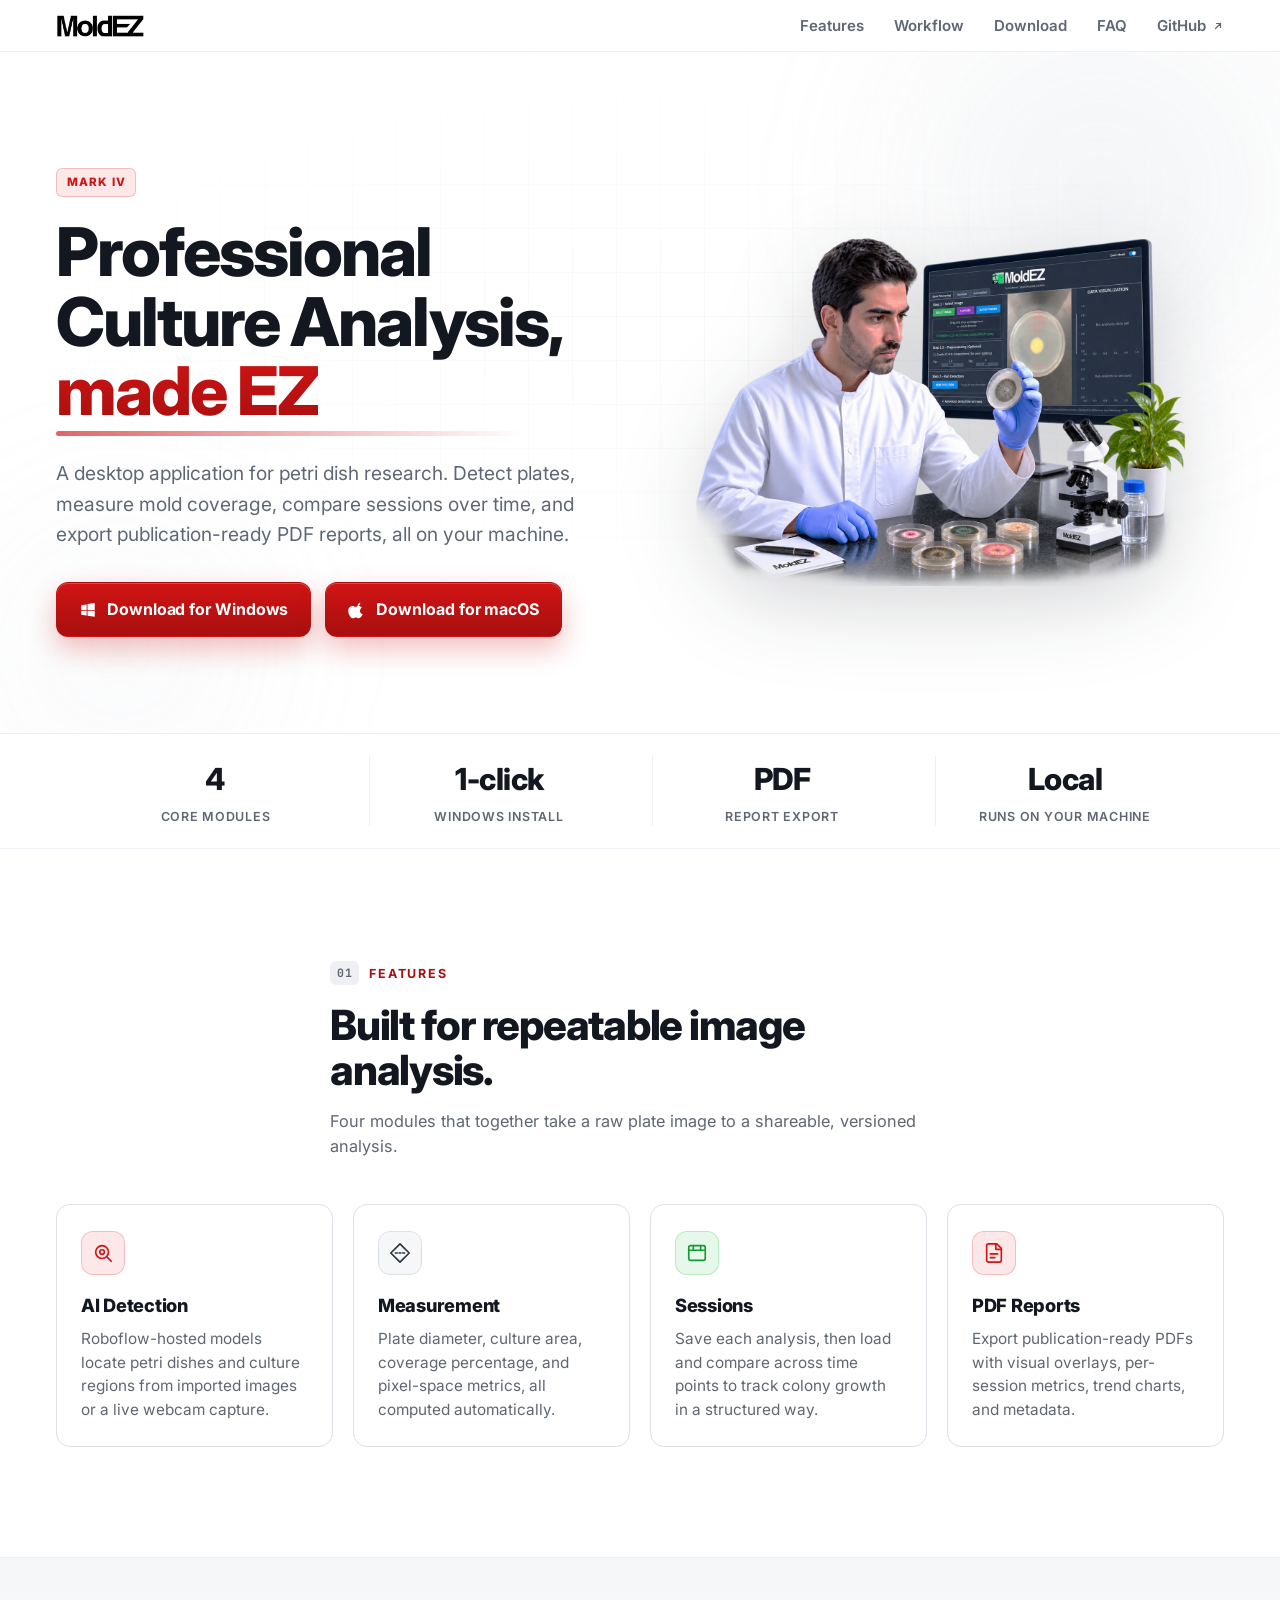
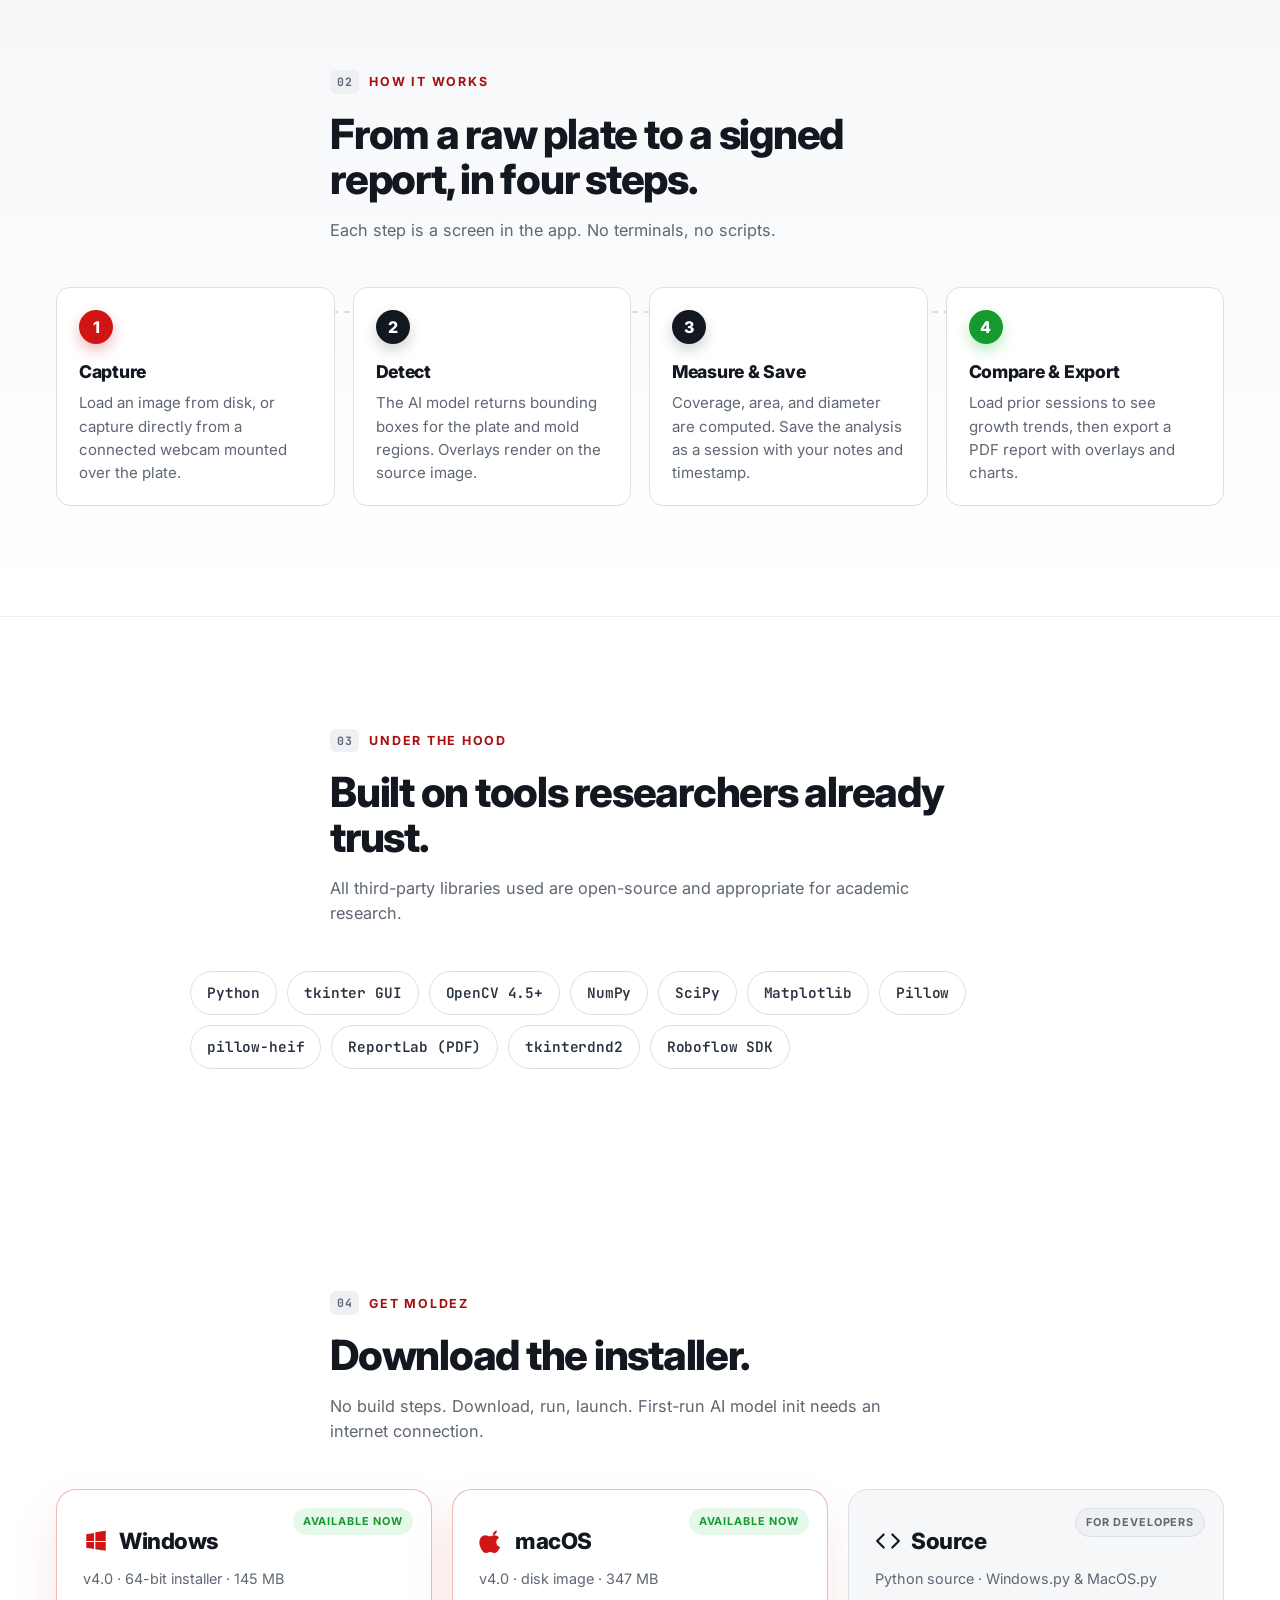
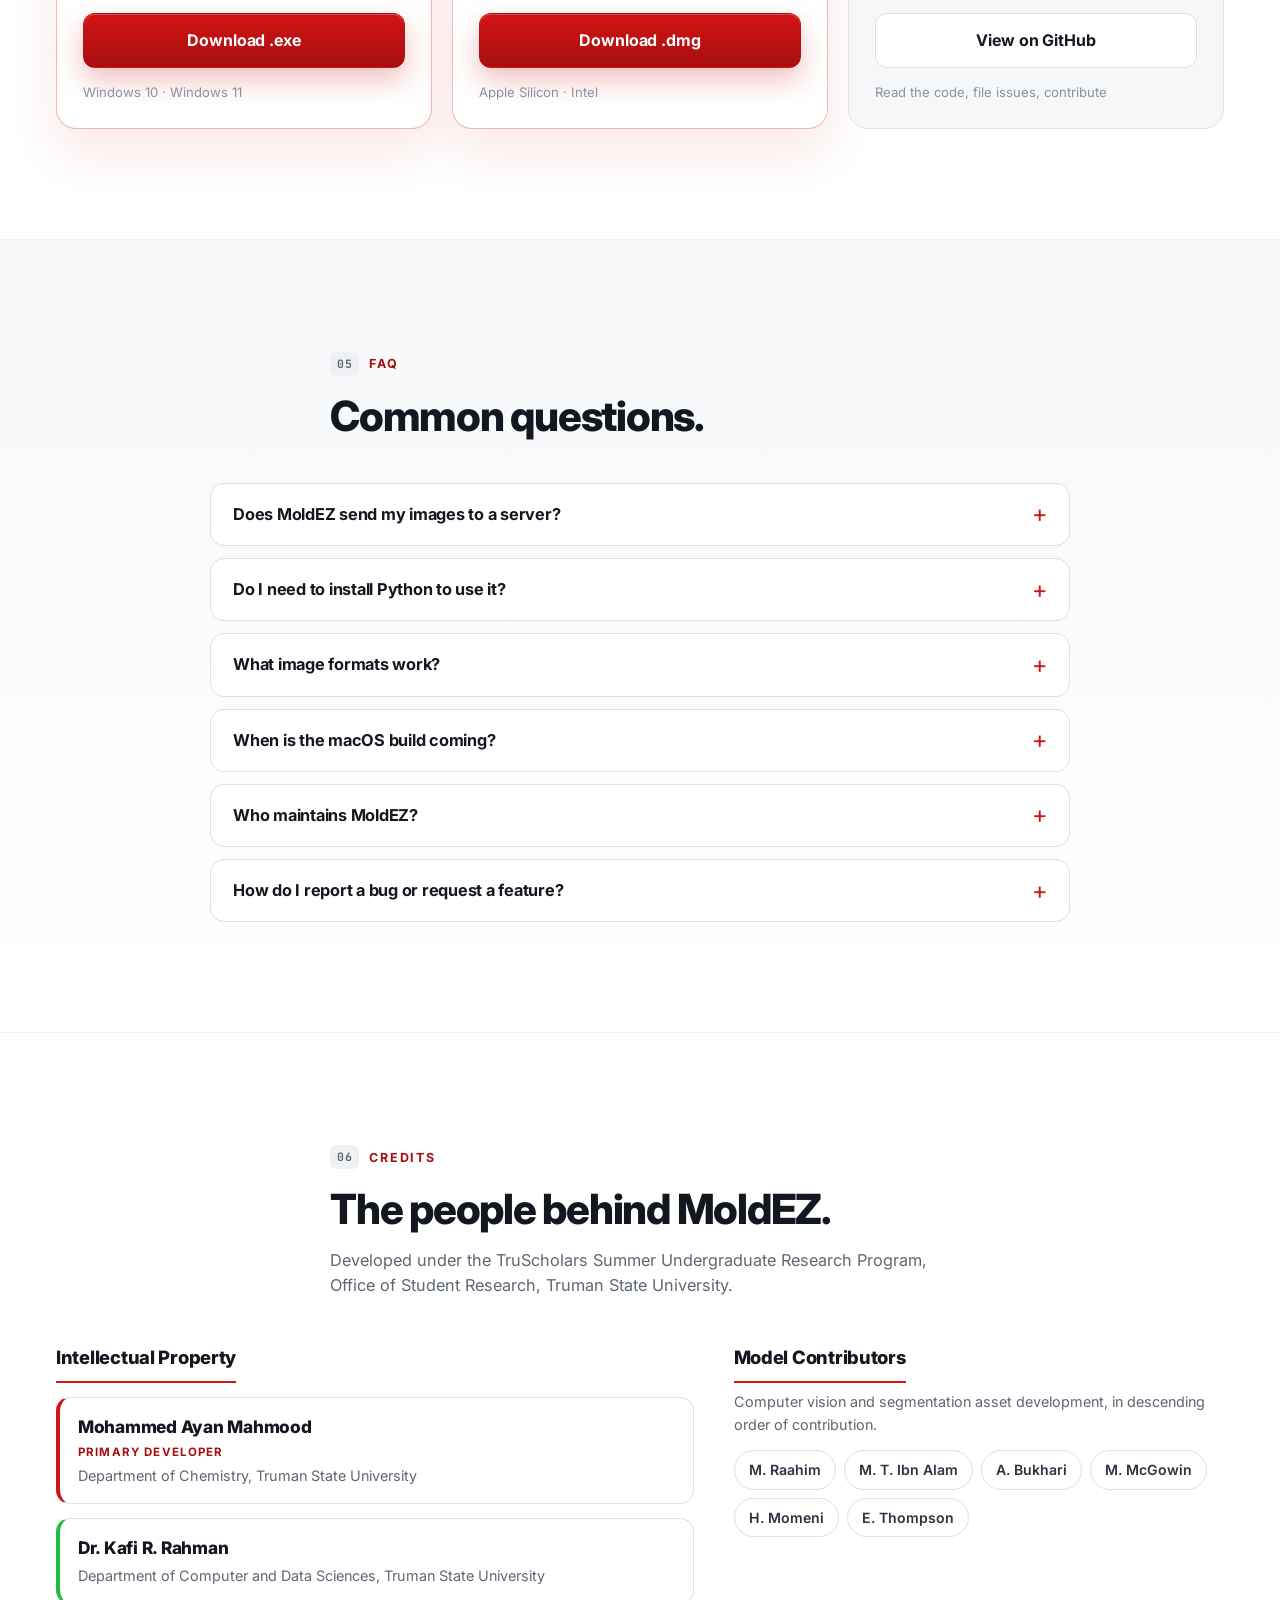
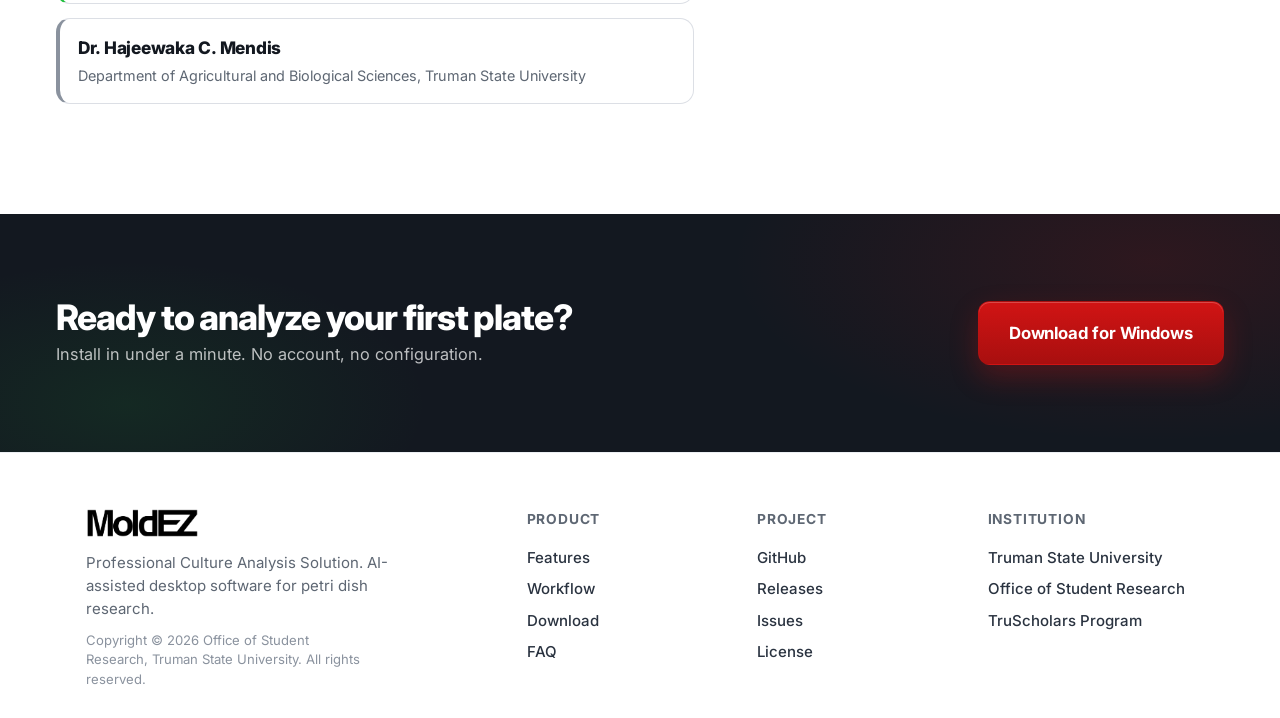
==== commit 13d8734f: "Footer: remove redundant bottom bar (version + license already listed above)" ====
--- a/Website/index.html
+++ b/Website/index.html
@@ -332,10 +332,6 @@
           </div>
         </div>
       </div>
-      <div class="footer__bottom">
-        <span>MoldEZ v4.0, Mark IV</span>
-        <span>Licensed for academic and laboratory research use. See LICENSE for terms.</span>
-      </div>
     </footer>
   </body>
 </html>
--- a/Website/styles.css
+++ b/Website/styles.css
@@ -139,11 +139,11 @@
 .hero__glow { position: absolute; border-radius: 50%; filter: blur(60px); opacity: 0.55; }
 .hero__glow--red {
   width: 640px; height: 640px; right: -140px; top: -180px;
-  background: radial-gradient(circle, rgba(209, 20, 20, 0.30), transparent 65%);
+  background: radial-gradient(circle, rgba(176, 184, 196, 0.30), transparent 65%);
 }
 .hero__glow--green {
   width: 480px; height: 480px; left: -120px; bottom: -160px;
-  background: radial-gradient(circle, rgba(31, 191, 61, 0.18), transparent 65%);
+  background: radial-gradient(circle, rgba(205, 211, 219, 0.22), transparent 65%);
 }
 .hero__grid {
   width: min(1220px, 100%);
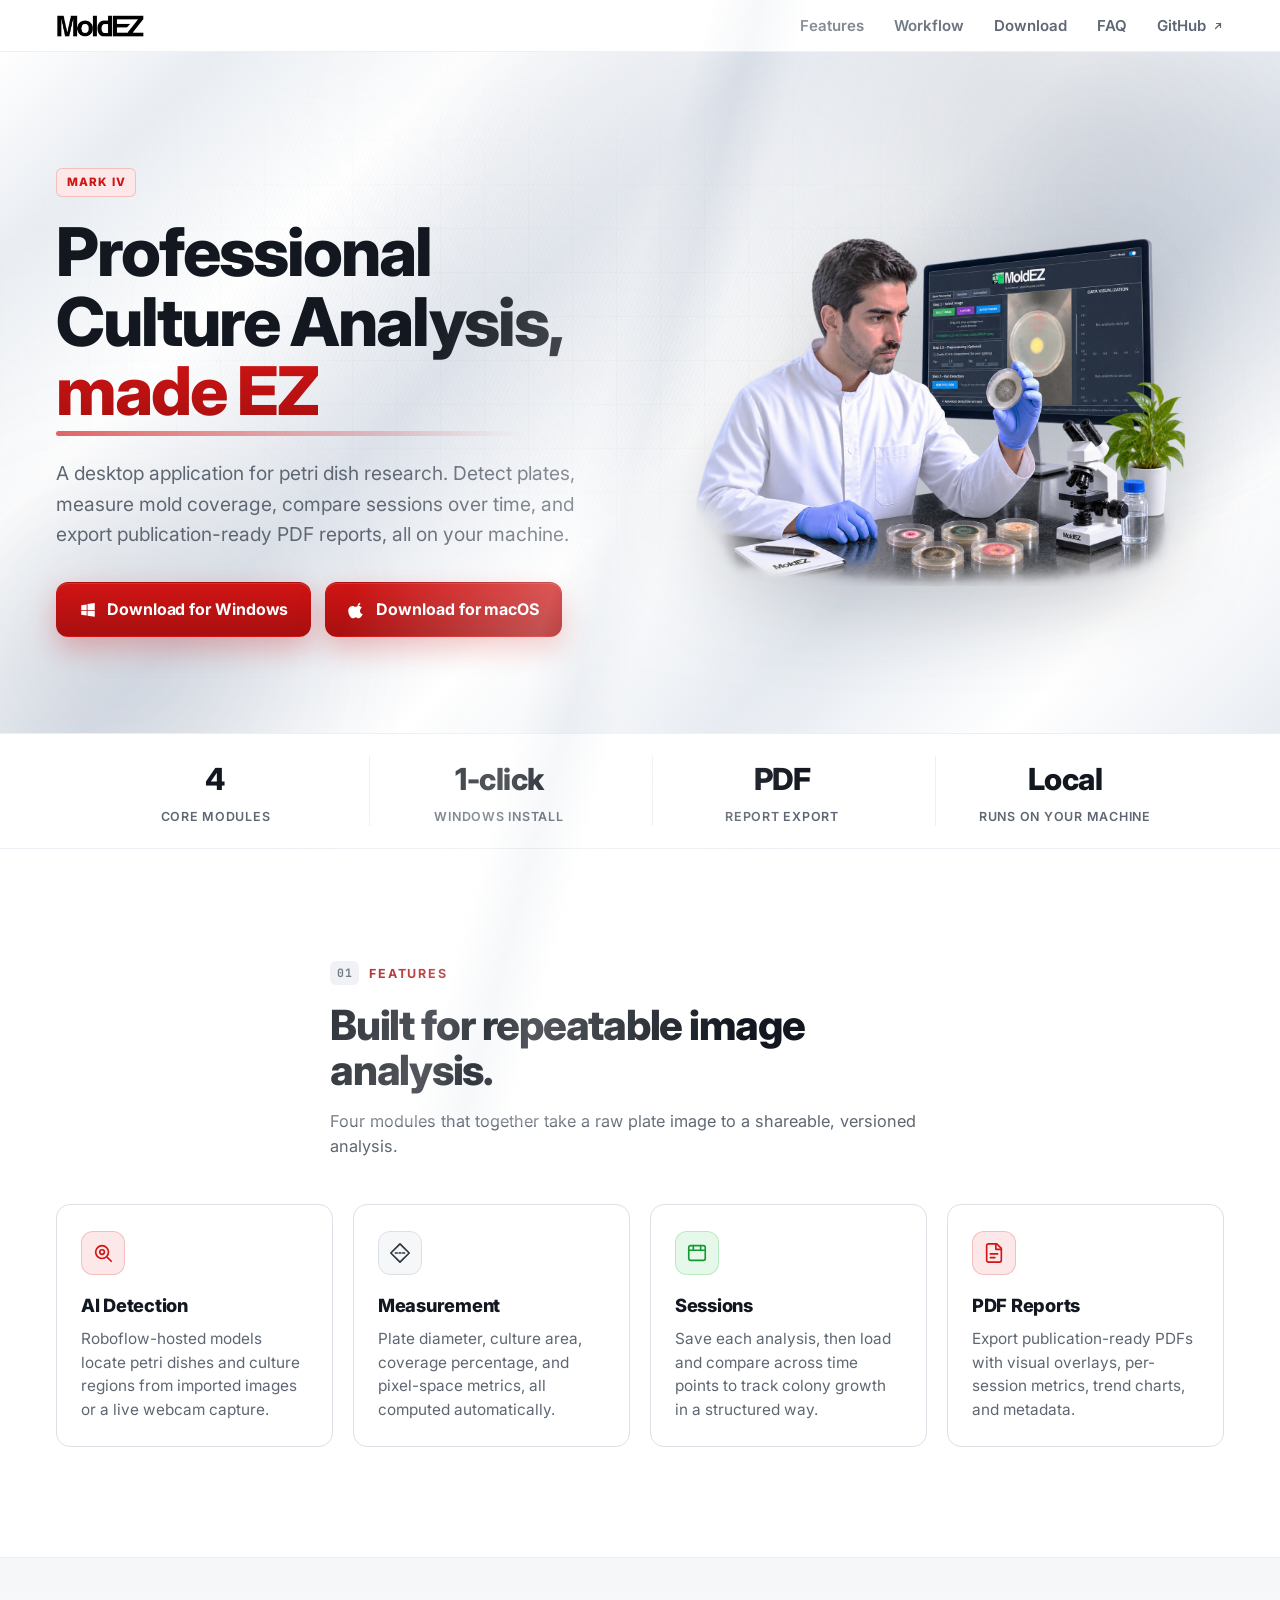
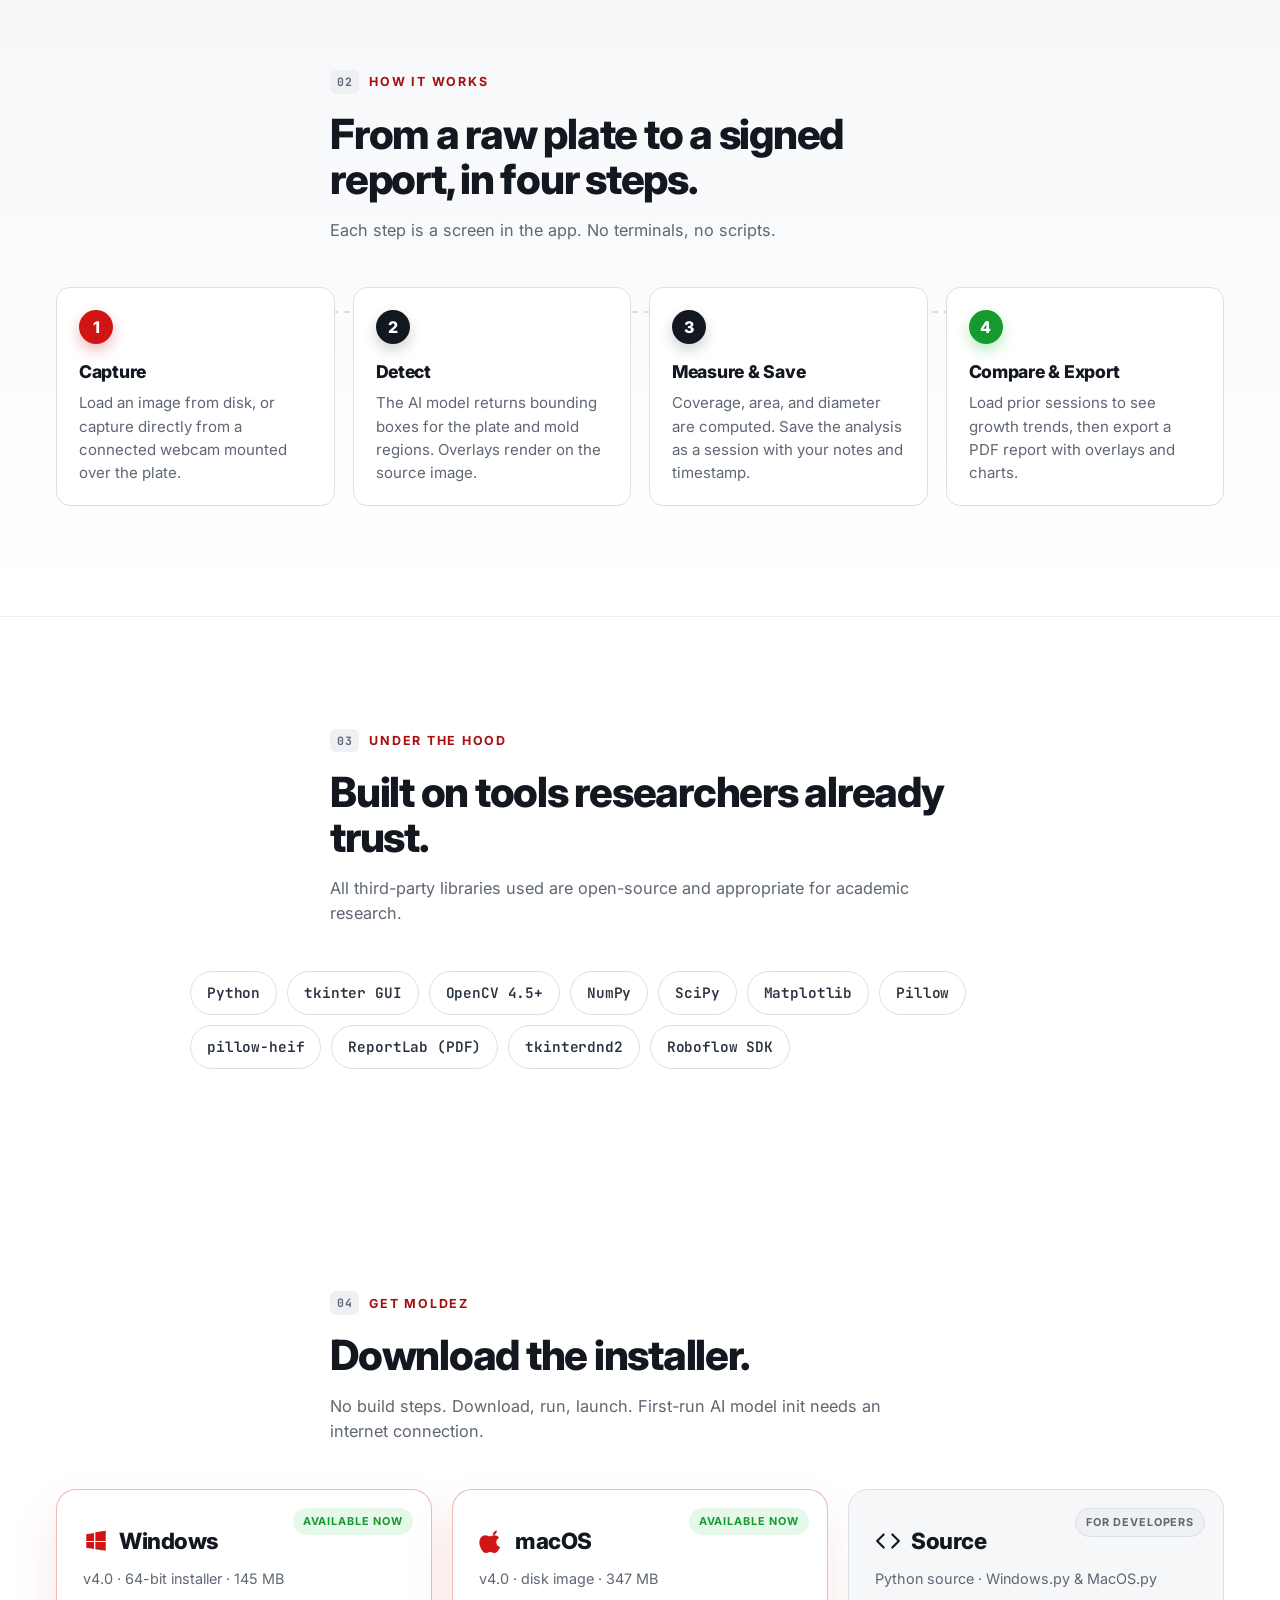
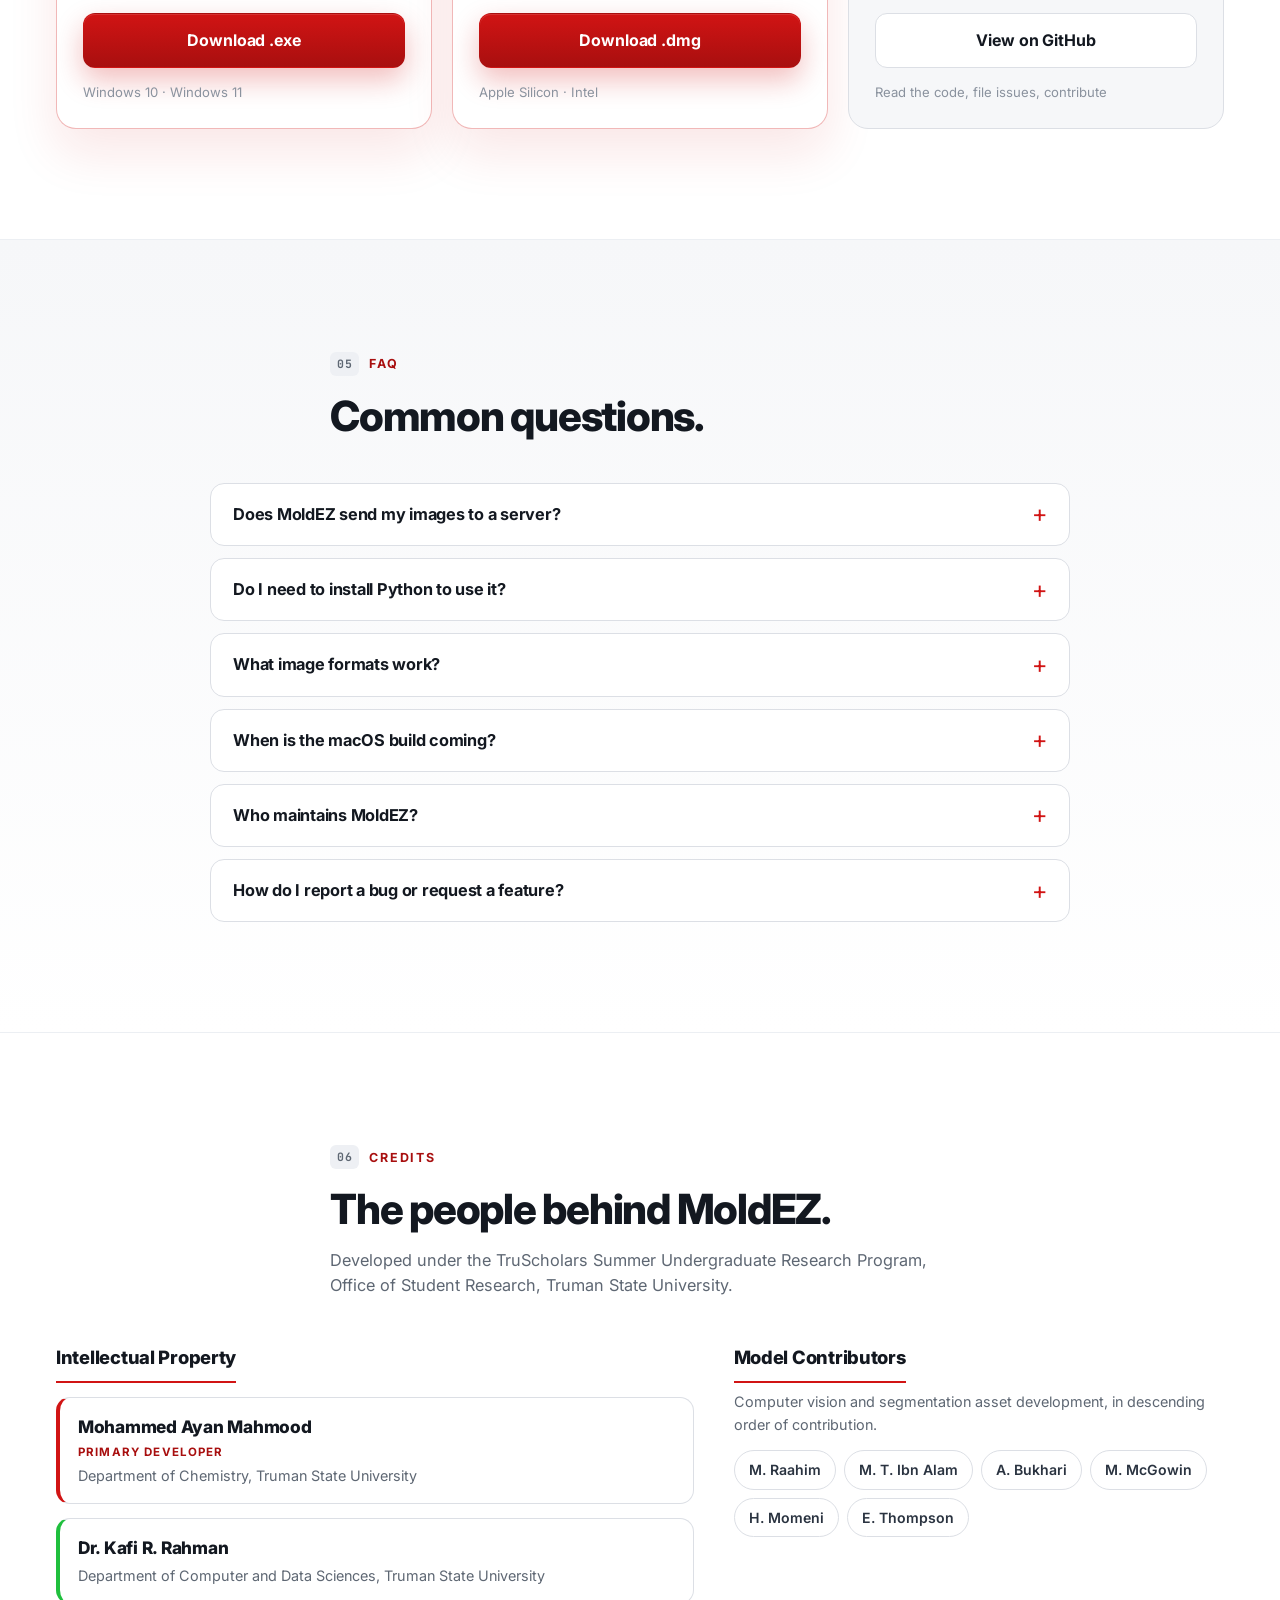
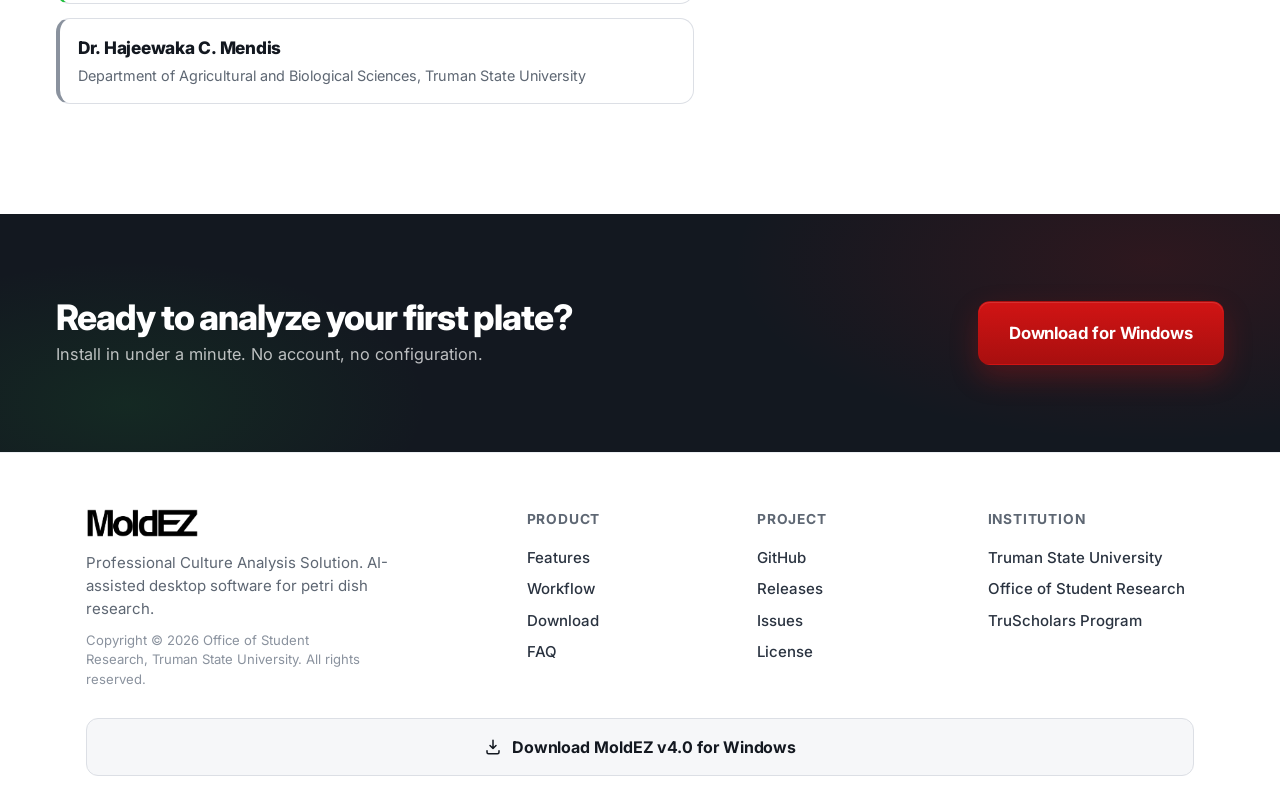
==== commit 28d1e3dc: "Footer: add plain download button linking to Windows installer Also: lower primary button inner-shee" ====
--- a/Website/index.html
+++ b/Website/index.html
@@ -332,6 +332,12 @@
           </div>
         </div>
       </div>
+      <div class="footer__cta">
+        <a class="btn btn--plain btn--block" href="https://github.com/researchbyayan/MoldEZ4/releases/download/windows-v4.0/MoldEZ_Setup_Windows_v4.0.exe">
+          <svg width="18" height="18" viewBox="0 0 24 24" fill="currentColor" aria-hidden="true"><path d="M12 3v11m0 0l-4-4m4 4l4-4M4 17v2a2 2 0 002 2h12a2 2 0 002-2v-2" stroke="currentColor" stroke-width="2" fill="none" stroke-linecap="round" stroke-linejoin="round"/></svg>
+          Download MoldEZ v4.0 for Windows
+        </a>
+      </div>
     </footer>
   </body>
 </html>
--- a/Website/styles.css
+++ b/Website/styles.css
@@ -125,7 +125,25 @@
   isolation: isolate;
   border-bottom: 1px solid var(--line-2);
 }
-.hero__bg { position: absolute; inset: 0; z-index: -1; overflow: hidden; }
+.hero__bg {
+  position: absolute; inset: 0; z-index: -1; overflow: hidden;
+  background:
+    linear-gradient(135deg,
+      #ffffff 0%, #e9edf2 11%, #ffffff 24%, #dde2ea 39%,
+      #ffffff 55%, #e4e9f0 71%, #ffffff 86%, #e8ecf2 100%);
+}
+/* brushed-metal sheen overlay */
+.hero__bg::after {
+  content: ""; position: absolute; inset: 0; pointer-events: none;
+  background:
+    repeating-linear-gradient(115deg,
+      rgba(255,255,255,0) 0px, rgba(255,255,255,0) 3px,
+      rgba(150,160,176,0.06) 3px, rgba(150,160,176,0.06) 4px),
+    linear-gradient(60deg, rgba(255,255,255,0.55) 0%, rgba(255,255,255,0) 30%,
+      rgba(190,197,208,0.28) 55%, rgba(255,255,255,0) 80%);
+  mask-image: radial-gradient(ellipse 85% 70% at 50% 40%, black, transparent 80%);
+  -webkit-mask-image: radial-gradient(ellipse 85% 70% at 50% 40%, black, transparent 80%);
+}
 .hero__grid-bg {
   position: absolute; inset: 0;
   background-image:
@@ -136,14 +154,14 @@
   -webkit-mask-image: radial-gradient(ellipse 80% 60% at 50% 40%, black, transparent 75%);
   opacity: 0.55;
 }
-.hero__glow { position: absolute; border-radius: 50%; filter: blur(60px); opacity: 0.55; }
+.hero__glow { position: absolute; border-radius: 50%; filter: blur(60px); opacity: 0.8; }
 .hero__glow--red {
   width: 640px; height: 640px; right: -140px; top: -180px;
-  background: radial-gradient(circle, rgba(176, 184, 196, 0.30), transparent 65%);
+  background: radial-gradient(circle, rgba(150, 160, 176, 0.60), transparent 65%);
 }
 .hero__glow--green {
   width: 480px; height: 480px; left: -120px; bottom: -160px;
-  background: radial-gradient(circle, rgba(205, 211, 219, 0.22), transparent 65%);
+  background: radial-gradient(circle, rgba(168, 177, 190, 0.45), transparent 65%);
 }
 .hero__grid {
   width: min(1220px, 100%);
@@ -255,10 +273,21 @@
 .btn--primary {
   background: linear-gradient(180deg, var(--red) 0%, var(--red-strong) 100%);
   color: #fff;
-  box-shadow: 0 12px 28px rgba(209, 20, 20, 0.28), inset 0 1px 0 rgba(255,255,255,0.22);
-}
-.btn--primary:hover { transform: translateY(-2px); box-shadow: 0 18px 34px rgba(209, 20, 20, 0.36), inset 0 1px 0 rgba(255,255,255,0.22); }
+  box-shadow: 0 12px 28px rgba(209, 20, 20, 0.28), inset 0 1px 0 rgba(255,255,255,0.12);
+}
+.btn--primary:hover { transform: translateY(-2px); box-shadow: 0 18px 34px rgba(209, 20, 20, 0.36), inset 0 1px 0 rgba(255,255,255,0.12); }
 .btn--ghost { background: var(--panel); color: var(--ink); border-color: var(--line); }
+.btn--plain {
+  background: var(--surface);
+  color: var(--ink);
+  border-color: var(--line);
+  font-weight: 700;
+}
+.btn--plain:hover {
+  background: var(--surface-2);
+  border-color: var(--muted-2);
+  color: var(--red);
+}
 .btn--ghost:hover { border-color: var(--muted-2); transform: translateY(-2px); box-shadow: var(--shadow-sm); }
 .btn--disabled { background: var(--surface-2); color: var(--muted); border-color: var(--line); cursor: not-allowed; }
 .btn--block { width: 100%; }
@@ -532,6 +561,14 @@
 
 /* ---------- Footer ---------- */
 footer { background: var(--panel); border-top: 1px solid var(--line-2); }
+.footer__cta {
+  padding: 0 clamp(20px, 5vw, 56px) 32px;
+  max-width: 1220px;
+  margin: 0 auto;
+}
+.footer__cta .btn {
+  padding: 16px 22px;
+}
 .footer__inner {
   width: min(1220px, 100%); margin: 0 auto;
   padding: 56px clamp(20px, 5vw, 56px) 28px;
@@ -585,3 +622,41 @@
   .stats__row { grid-template-columns: 1fr 1fr; gap: 16px; padding: 18px 20px; }
   .footer__cols { grid-template-columns: 1fr 1fr; }
 }
+
+/* ---------- Animated metallic sheen (page-wide) ---------- */
+@keyframes metal-sweep {
+  0%   { transform: translate3d(-55%, -12%, 0) rotate(8deg); }
+  100% { transform: translate3d(55%, 12%, 0) rotate(8deg); }
+}
+@keyframes metal-hero-drift {
+  0%   { background-position: 0% 0%, 0% 0%; }
+  100% { background-position: 120% 60%, 40% 30%; }
+}
+body { position: relative; }
+/* soft light band that slowly travels across everything */
+body::after {
+  content: ""; position: fixed; inset: -25% -35%;
+  pointer-events: none; z-index: 40;
+  background: linear-gradient(105deg,
+    rgba(255,255,255,0) 40%,
+    rgba(255,255,255,0.28) 48%,
+    rgba(201,209,220,0.16) 50%,
+    rgba(255,255,255,0.28) 52%,
+    rgba(255,255,255,0) 60%);
+  animation: metal-sweep 14s ease-in-out infinite alternate;
+  will-change: transform;
+}
+/* keep the hero sheen alive too */
+.hero__bg::after {
+  background-size: 200% 200%, 200% 200%;
+  animation: metal-hero-drift 18s ease-in-out infinite alternate;
+  will-change: background-position;
+}
+@media (prefers-reduced-motion: reduce) {
+  body::after { animation: none; }
+  .hero__bg::after { animation: none; }
+}
+
+/* keep images above the animated sheen (sheen sits behind them) */
+.hero__art, .hero__art-img { position: relative; z-index: 41; }
+img { position: relative; z-index: 41; }
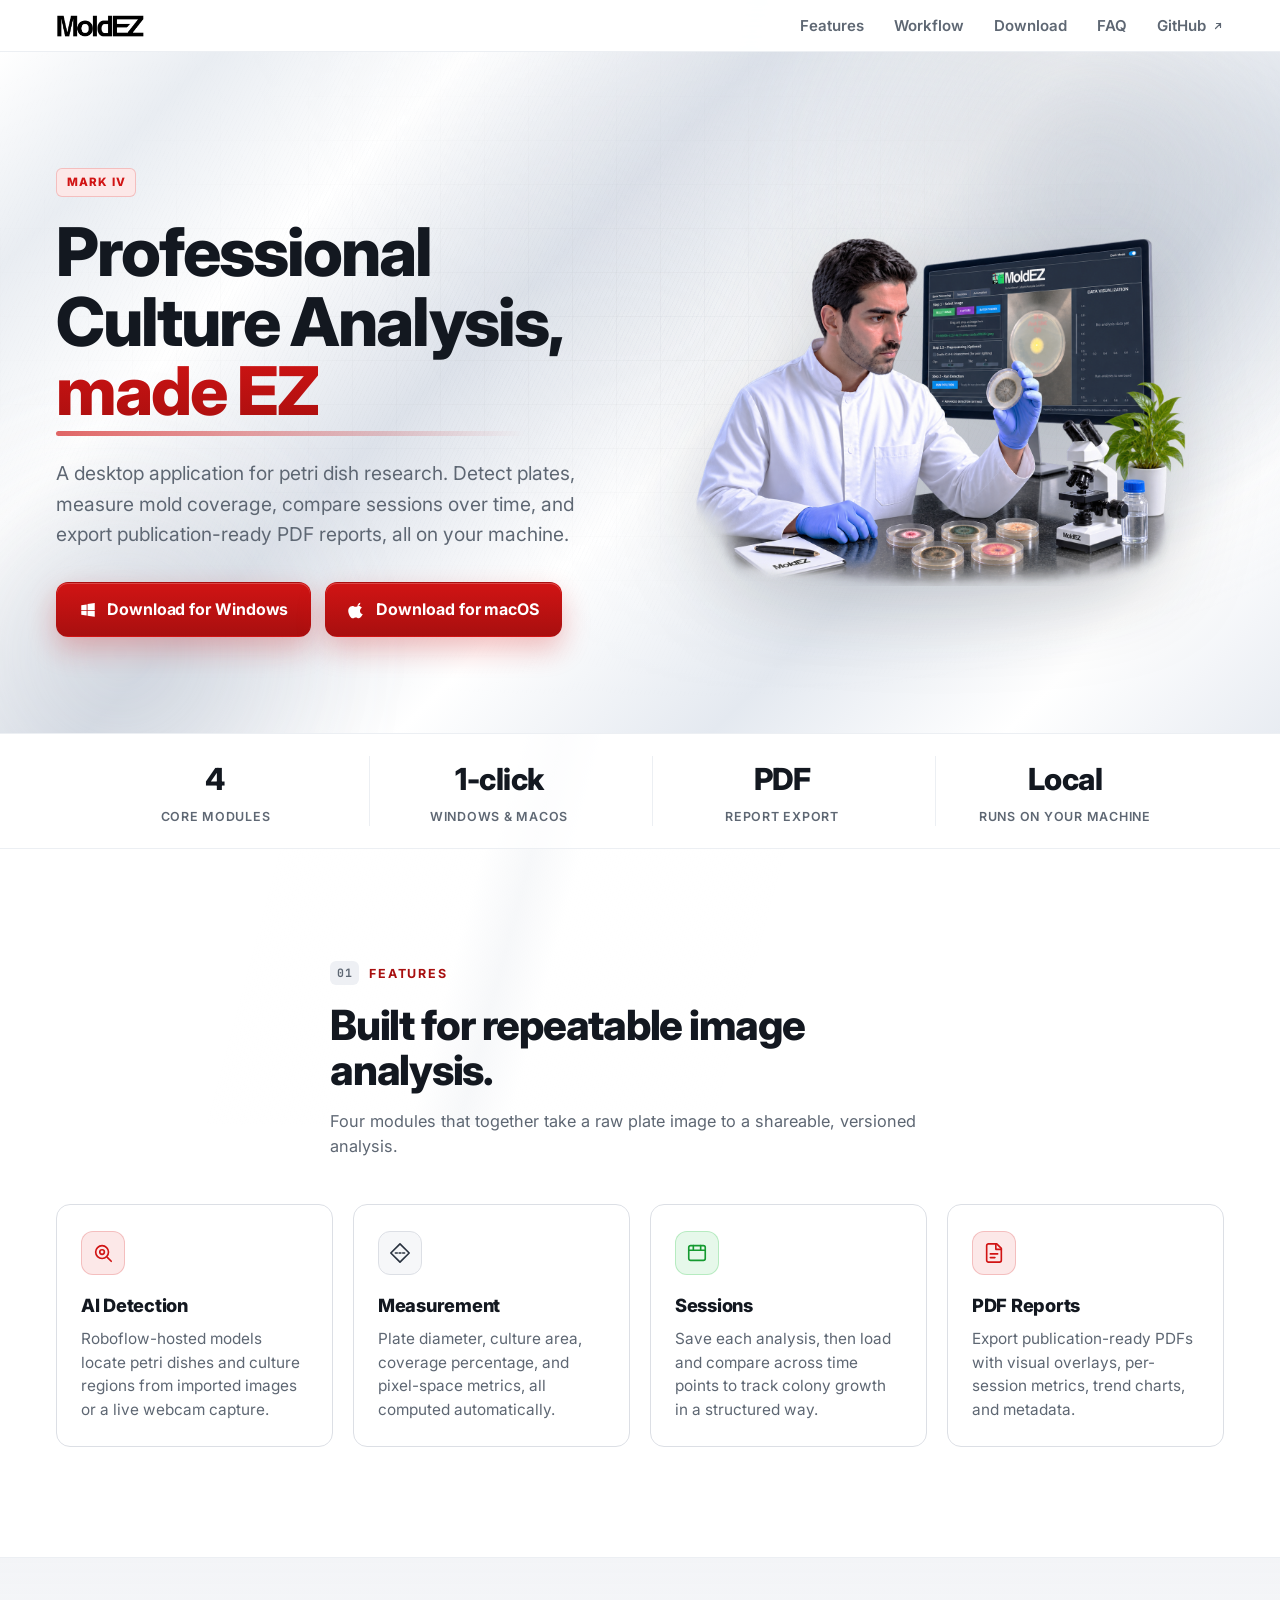
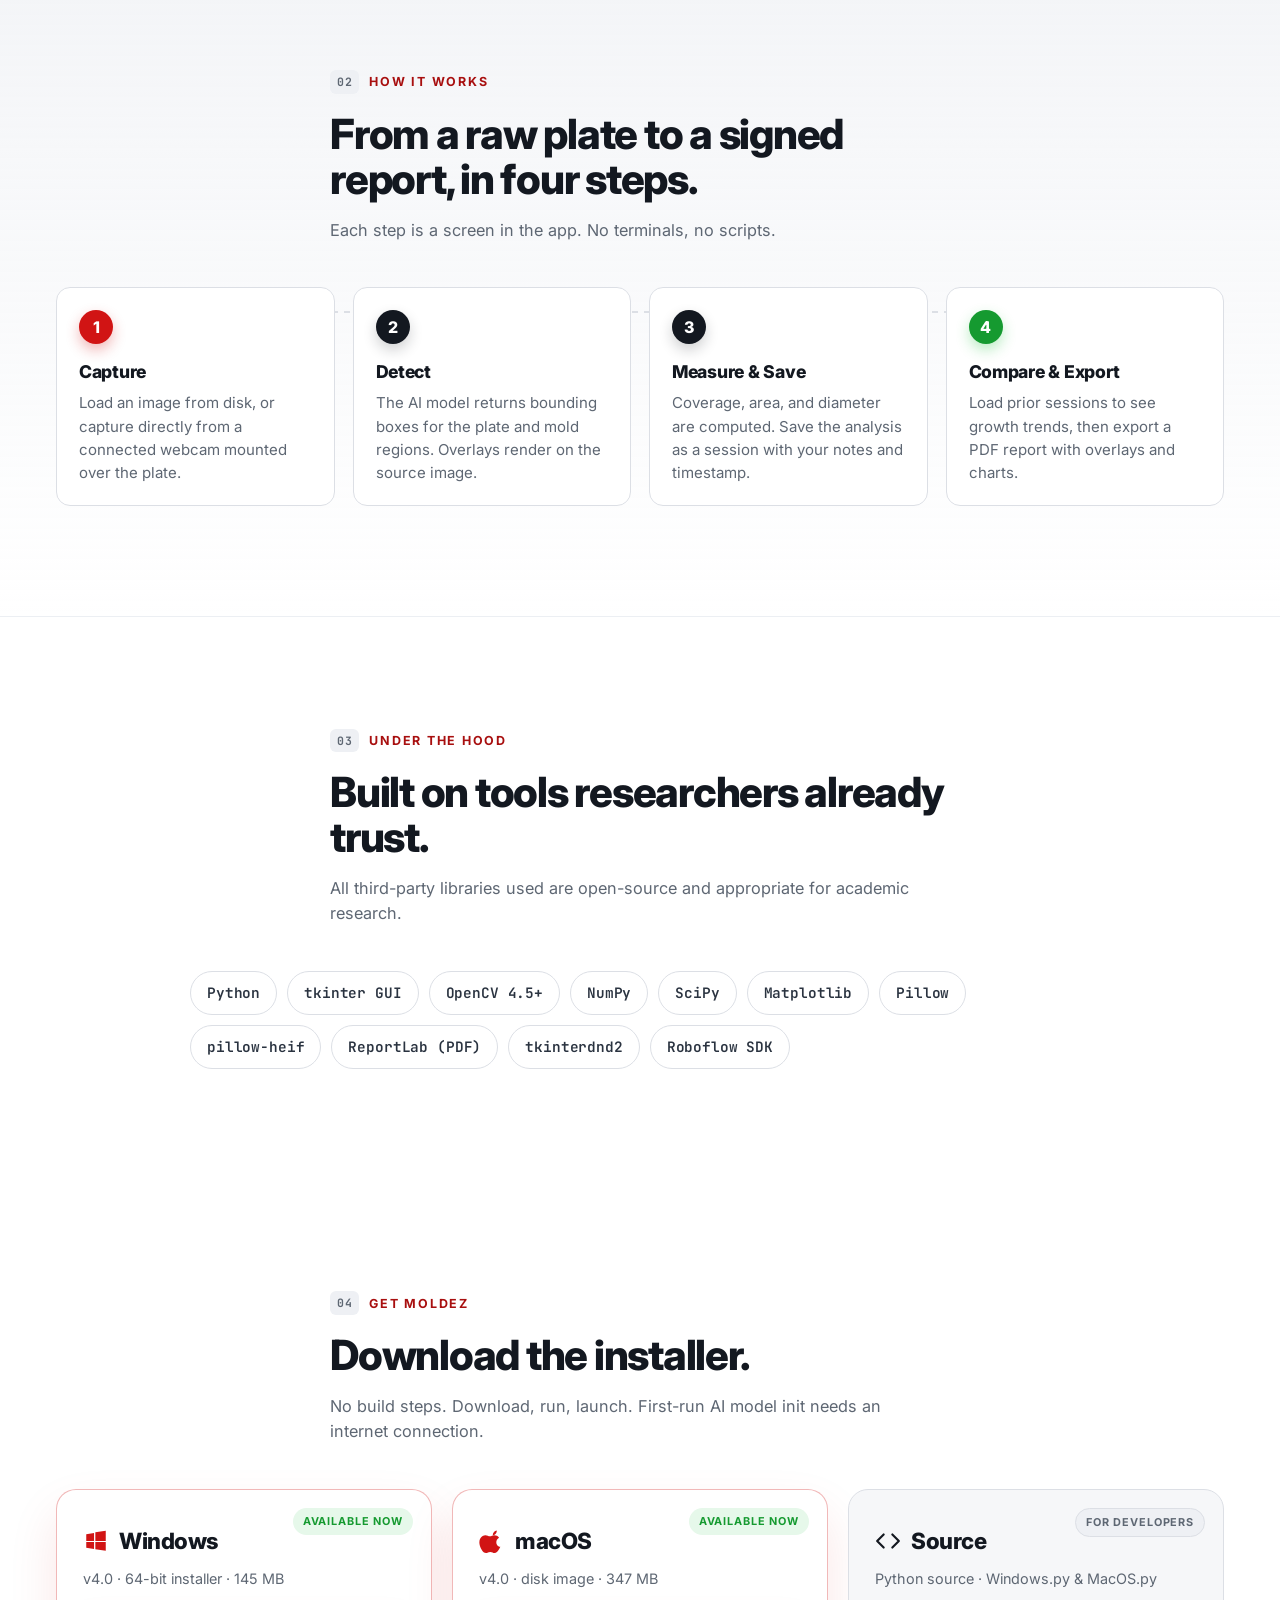
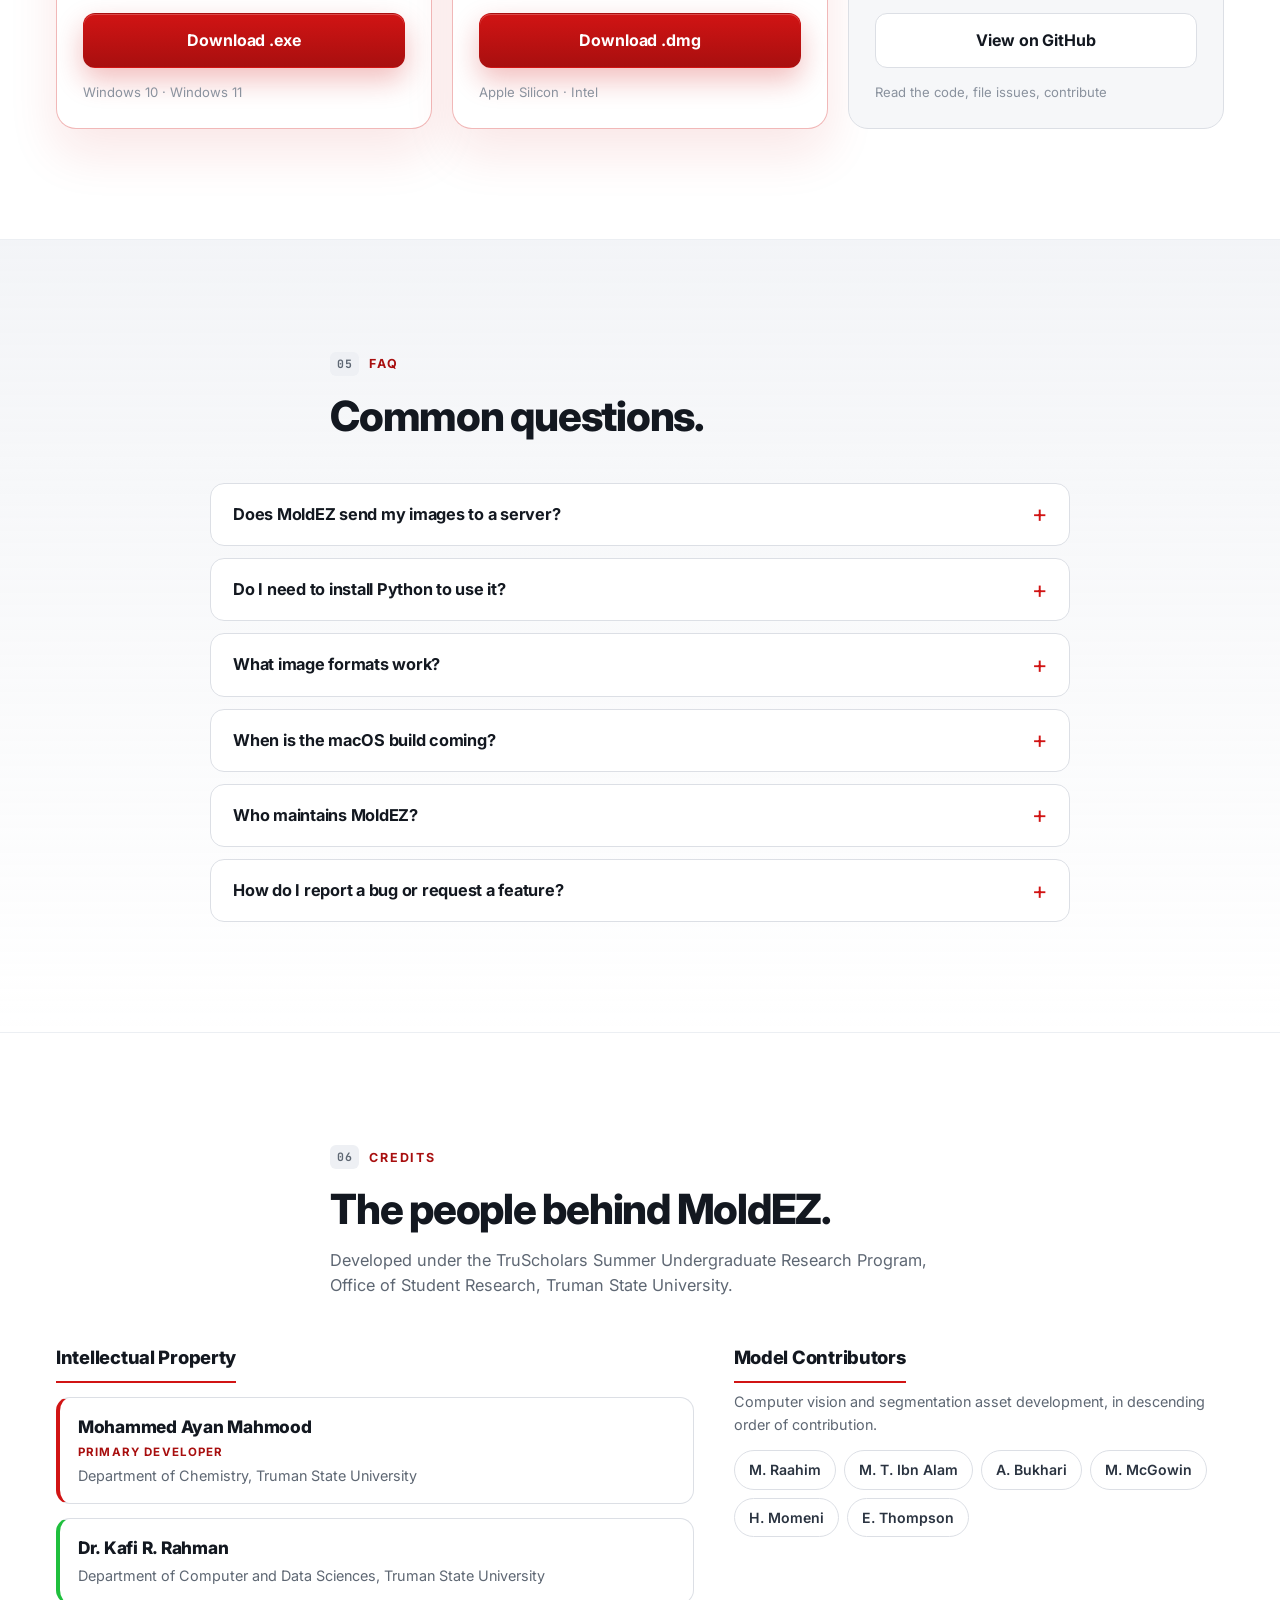
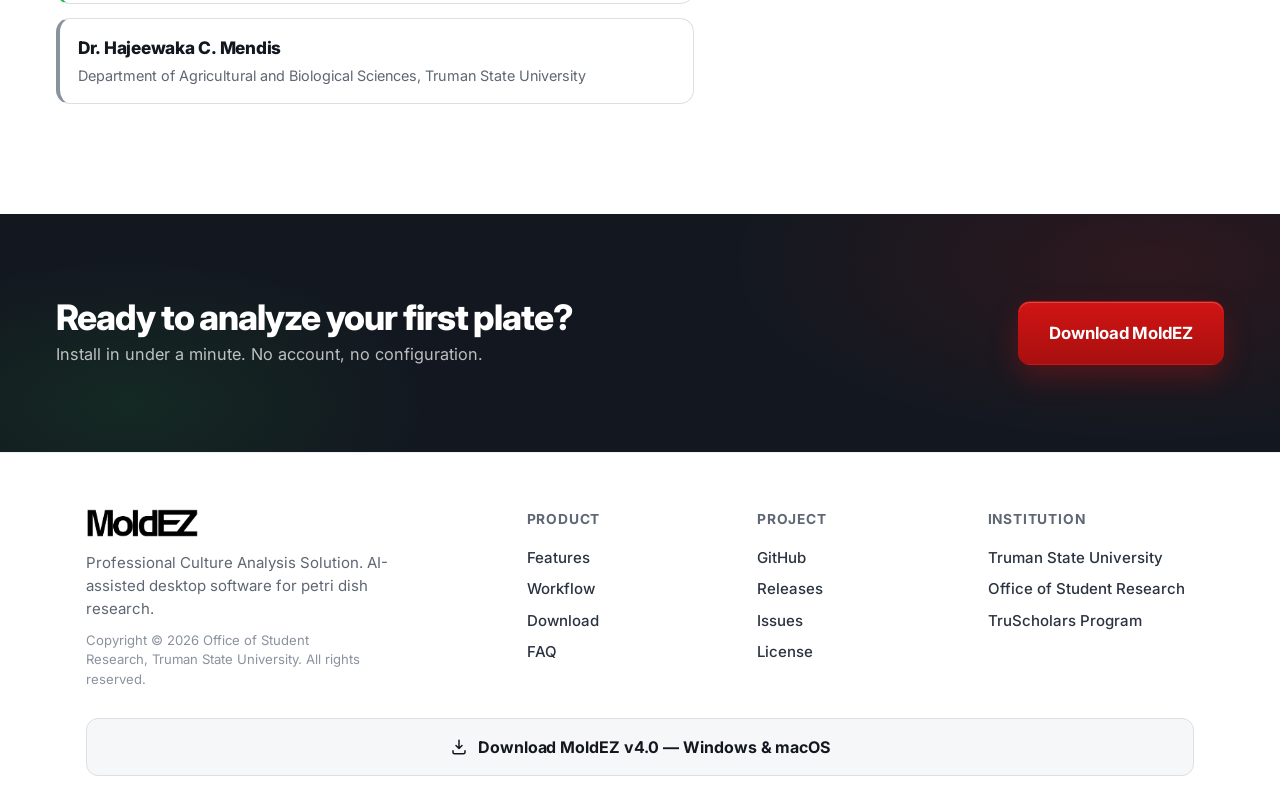
==== commit ab1d317a: "Website: platform parity for Windows & macOS (stats, FAQ, CTA, footer)" ====
--- a/Website/index.html
+++ b/Website/index.html
@@ -70,7 +70,7 @@
       <section class="stats" aria-label="At a glance">
         <div class="stats__row">
           <div class="stat"><span class="stat__num">4</span><span class="stat__label">Core modules</span></div>
-          <div class="stat stat--divider"><span class="stat__num">1&#8209;click</span><span class="stat__label">Windows install</span></div>
+          <div class="stat stat--divider"><span class="stat__num">1&#8209;click</span><span class="stat__label">Windows &amp; macOS</span></div>
           <div class="stat stat--divider"><span class="stat__num">PDF</span><span class="stat__label">Report export</span></div>
           <div class="stat stat--divider"><span class="stat__num">Local</span><span class="stat__label">Runs on your machine</span></div>
         </div>
@@ -226,7 +226,7 @@
           </details>
           <details>
             <summary>Do I need to install Python to use it?</summary>
-            <p>No. The Windows installer bundles everything needed. Python source is only relevant if you want to run or modify the code yourself.</p>
+            <p>No. The Windows and macOS installers bundle everything needed. Python source is only relevant if you want to run or modify the code yourself.</p>
           </details>
           <details>
             <summary>What image formats work?</summary>
@@ -295,8 +295,8 @@
             <h2>Ready to analyze your first plate?</h2>
             <p>Install in under a minute. No account, no configuration.</p>
           </div>
-          <a class="btn btn--primary btn--lg" href="https://github.com/researchbyayan/MoldEZ4/releases/download/windows-v4.0/MoldEZ_Setup_Windows_v4.0.exe">
-            Download for Windows
+          <a class="btn btn--primary btn--lg" href="#download">
+            Download MoldEZ
           </a>
         </div>
       </section>
@@ -333,9 +333,9 @@
         </div>
       </div>
       <div class="footer__cta">
-        <a class="btn btn--plain btn--block" href="https://github.com/researchbyayan/MoldEZ4/releases/download/windows-v4.0/MoldEZ_Setup_Windows_v4.0.exe">
+        <a class="btn btn--plain btn--block" href="#download">
           <svg width="18" height="18" viewBox="0 0 24 24" fill="currentColor" aria-hidden="true"><path d="M12 3v11m0 0l-4-4m4 4l4-4M4 17v2a2 2 0 002 2h12a2 2 0 002-2v-2" stroke="currentColor" stroke-width="2" fill="none" stroke-linecap="round" stroke-linejoin="round"/></svg>
-          Download MoldEZ v4.0 for Windows
+          Download MoldEZ v4.0 &mdash; Windows &amp; macOS
         </a>
       </div>
     </footer>
--- a/Website/styles.css
+++ b/Website/styles.css
@@ -138,9 +138,9 @@
   background:
     repeating-linear-gradient(115deg,
       rgba(255,255,255,0) 0px, rgba(255,255,255,0) 3px,
-      rgba(150,160,176,0.06) 3px, rgba(150,160,176,0.06) 4px),
-    linear-gradient(60deg, rgba(255,255,255,0.55) 0%, rgba(255,255,255,0) 30%,
-      rgba(190,197,208,0.28) 55%, rgba(255,255,255,0) 80%);
+      rgba(150,160,176,0.05) 3px, rgba(150,160,176,0.05) 4px),
+    linear-gradient(60deg, rgba(255,255,255,0.50) 0%, rgba(255,255,255,0) 30%,
+      rgba(190,197,208,0.25) 55%, rgba(255,255,255,0) 80%);
   mask-image: radial-gradient(ellipse 85% 70% at 50% 40%, black, transparent 80%);
   -webkit-mask-image: radial-gradient(ellipse 85% 70% at 50% 40%, black, transparent 80%);
 }
@@ -154,7 +154,7 @@
   -webkit-mask-image: radial-gradient(ellipse 80% 60% at 50% 40%, black, transparent 75%);
   opacity: 0.55;
 }
-.hero__glow { position: absolute; border-radius: 50%; filter: blur(60px); opacity: 0.8; }
+.hero__glow { position: absolute; border-radius: 50%; filter: blur(60px); opacity: 0.72; }
 .hero__glow--red {
   width: 640px; height: 640px; right: -140px; top: -180px;
   background: radial-gradient(circle, rgba(150, 160, 176, 0.60), transparent 65%);
@@ -273,9 +273,9 @@
 .btn--primary {
   background: linear-gradient(180deg, var(--red) 0%, var(--red-strong) 100%);
   color: #fff;
-  box-shadow: 0 12px 28px rgba(209, 20, 20, 0.28), inset 0 1px 0 rgba(255,255,255,0.12);
-}
-.btn--primary:hover { transform: translateY(-2px); box-shadow: 0 18px 34px rgba(209, 20, 20, 0.36), inset 0 1px 0 rgba(255,255,255,0.12); }
+  box-shadow: 0 12px 28px rgba(209, 20, 20, 0.28), inset 0 1px 0 rgba(255,255,255,0.22);
+}
+.btn--primary:hover { transform: translateY(-2px); box-shadow: 0 18px 34px rgba(209, 20, 20, 0.36), inset 0 1px 0 rgba(255,255,255,0.22); }
 .btn--ghost { background: var(--panel); color: var(--ink); border-color: var(--line); }
 .btn--plain {
   background: var(--surface);
@@ -294,7 +294,7 @@
 .btn--lg { padding: 18px 30px; font-size: 1.05rem; }
 
 /* ---------- Stats strip ---------- */
-.stats { border-bottom: 1px solid var(--line-2); background: var(--panel); }
+.stats { border-bottom: 1px solid var(--line-2); background: rgba(255,255,255,0.70); }
 .stats__row {
   width: min(1220px, 100%); margin: 0 auto;
   padding: 22px clamp(20px, 5vw, 56px);
@@ -321,7 +321,7 @@
 }
 .section > * { max-width: 1220px; margin-left: auto; margin-right: auto; }
 .section--tinted {
-  background: linear-gradient(180deg, var(--surface) 0%, #ffffff 100%);
+  background: linear-gradient(180deg, rgba(238,240,244,0.70) 0%, rgba(255,255,255,0.45) 100%);
   border-top: 1px solid var(--line-2); border-bottom: 1px solid var(--line-2);
 }
 .section--tech .chipset { max-width: 900px; }
@@ -560,7 +560,7 @@
 .cta p { margin: 0; color: rgba(255,255,255,0.72); font-size: 1.02rem; }
 
 /* ---------- Footer ---------- */
-footer { background: var(--panel); border-top: 1px solid var(--line-2); }
+footer { background: rgba(255,255,255,0.75); border-top: 1px solid var(--line-2); }
 .footer__cta {
   padding: 0 clamp(20px, 5vw, 56px) 32px;
   max-width: 1220px;
@@ -636,7 +636,7 @@
 /* soft light band that slowly travels across everything */
 body::after {
   content: ""; position: fixed; inset: -25% -35%;
-  pointer-events: none; z-index: 40;
+  pointer-events: none; z-index: -1;
   background: linear-gradient(105deg,
     rgba(255,255,255,0) 40%,
     rgba(255,255,255,0.28) 48%,
@@ -657,6 +657,3 @@
   .hero__bg::after { animation: none; }
 }
 
-/* keep images above the animated sheen (sheen sits behind them) */
-.hero__art, .hero__art-img { position: relative; z-index: 41; }
-img { position: relative; z-index: 41; }
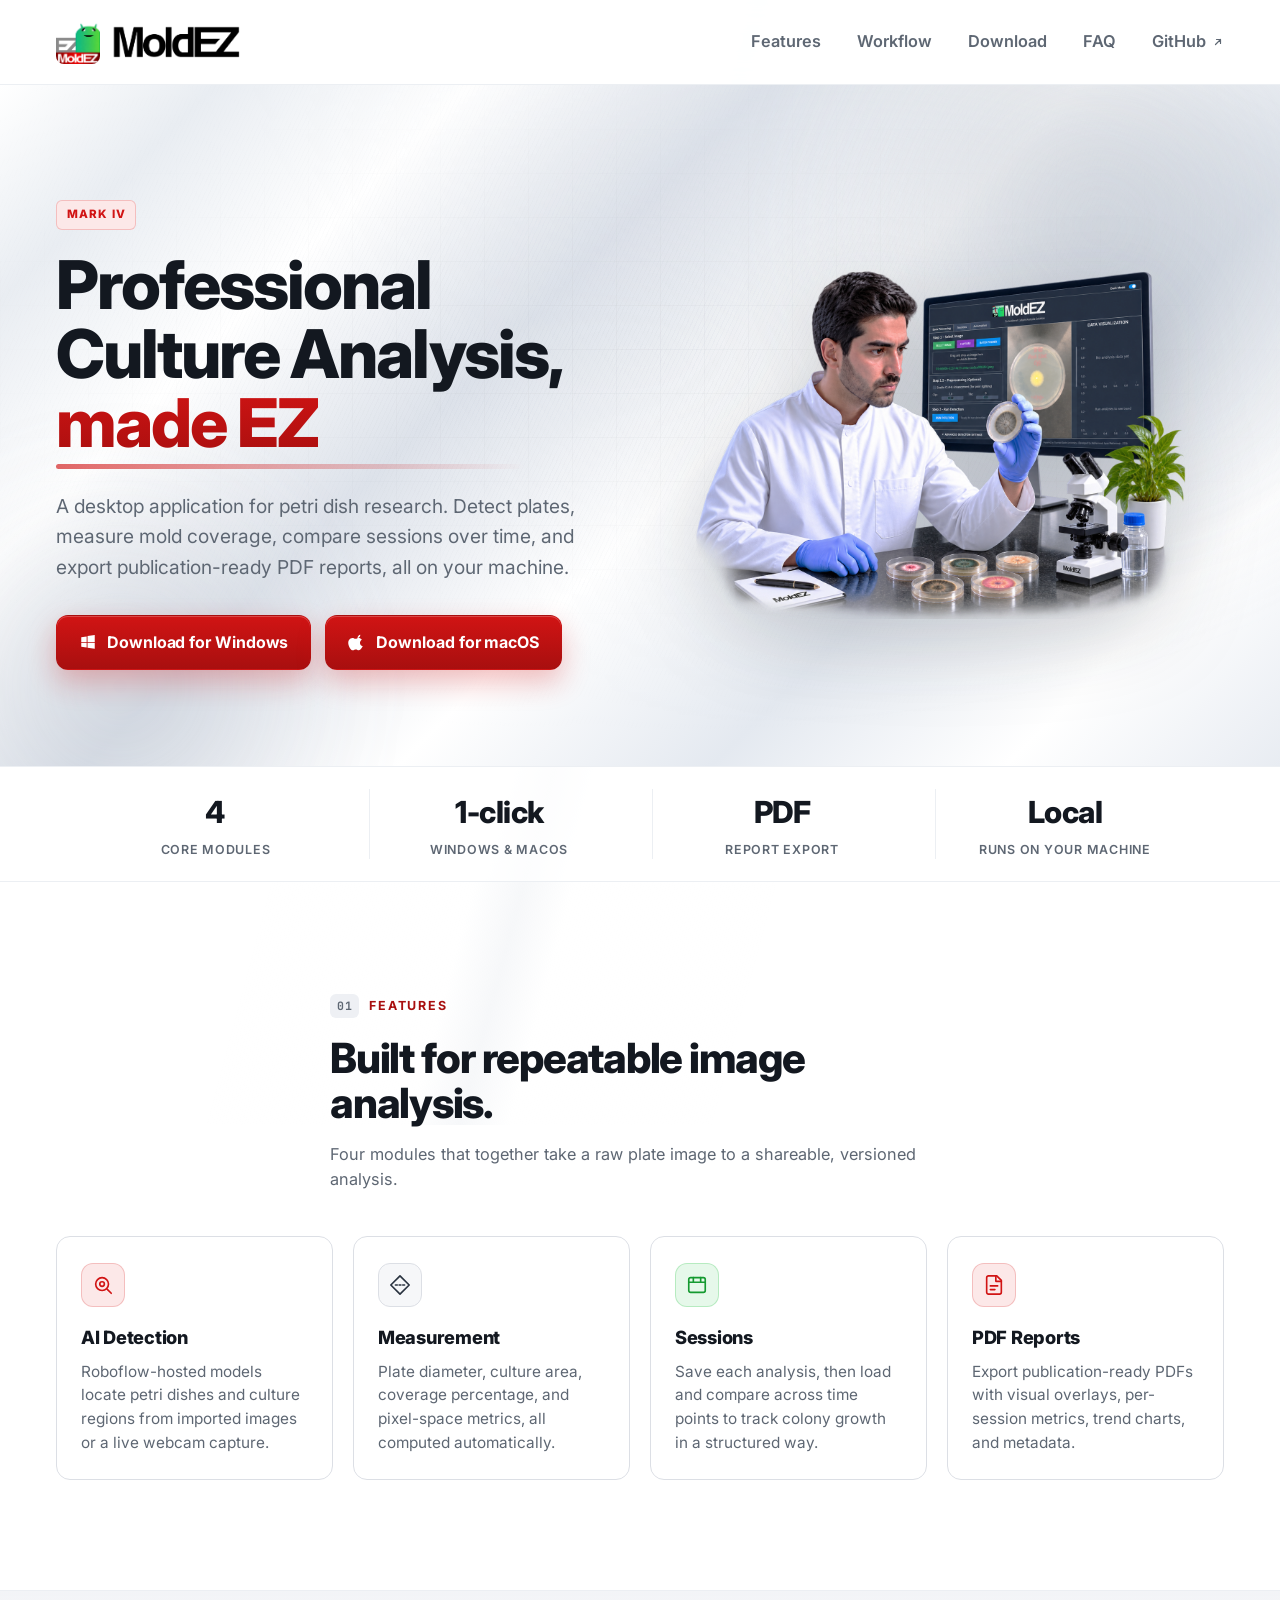
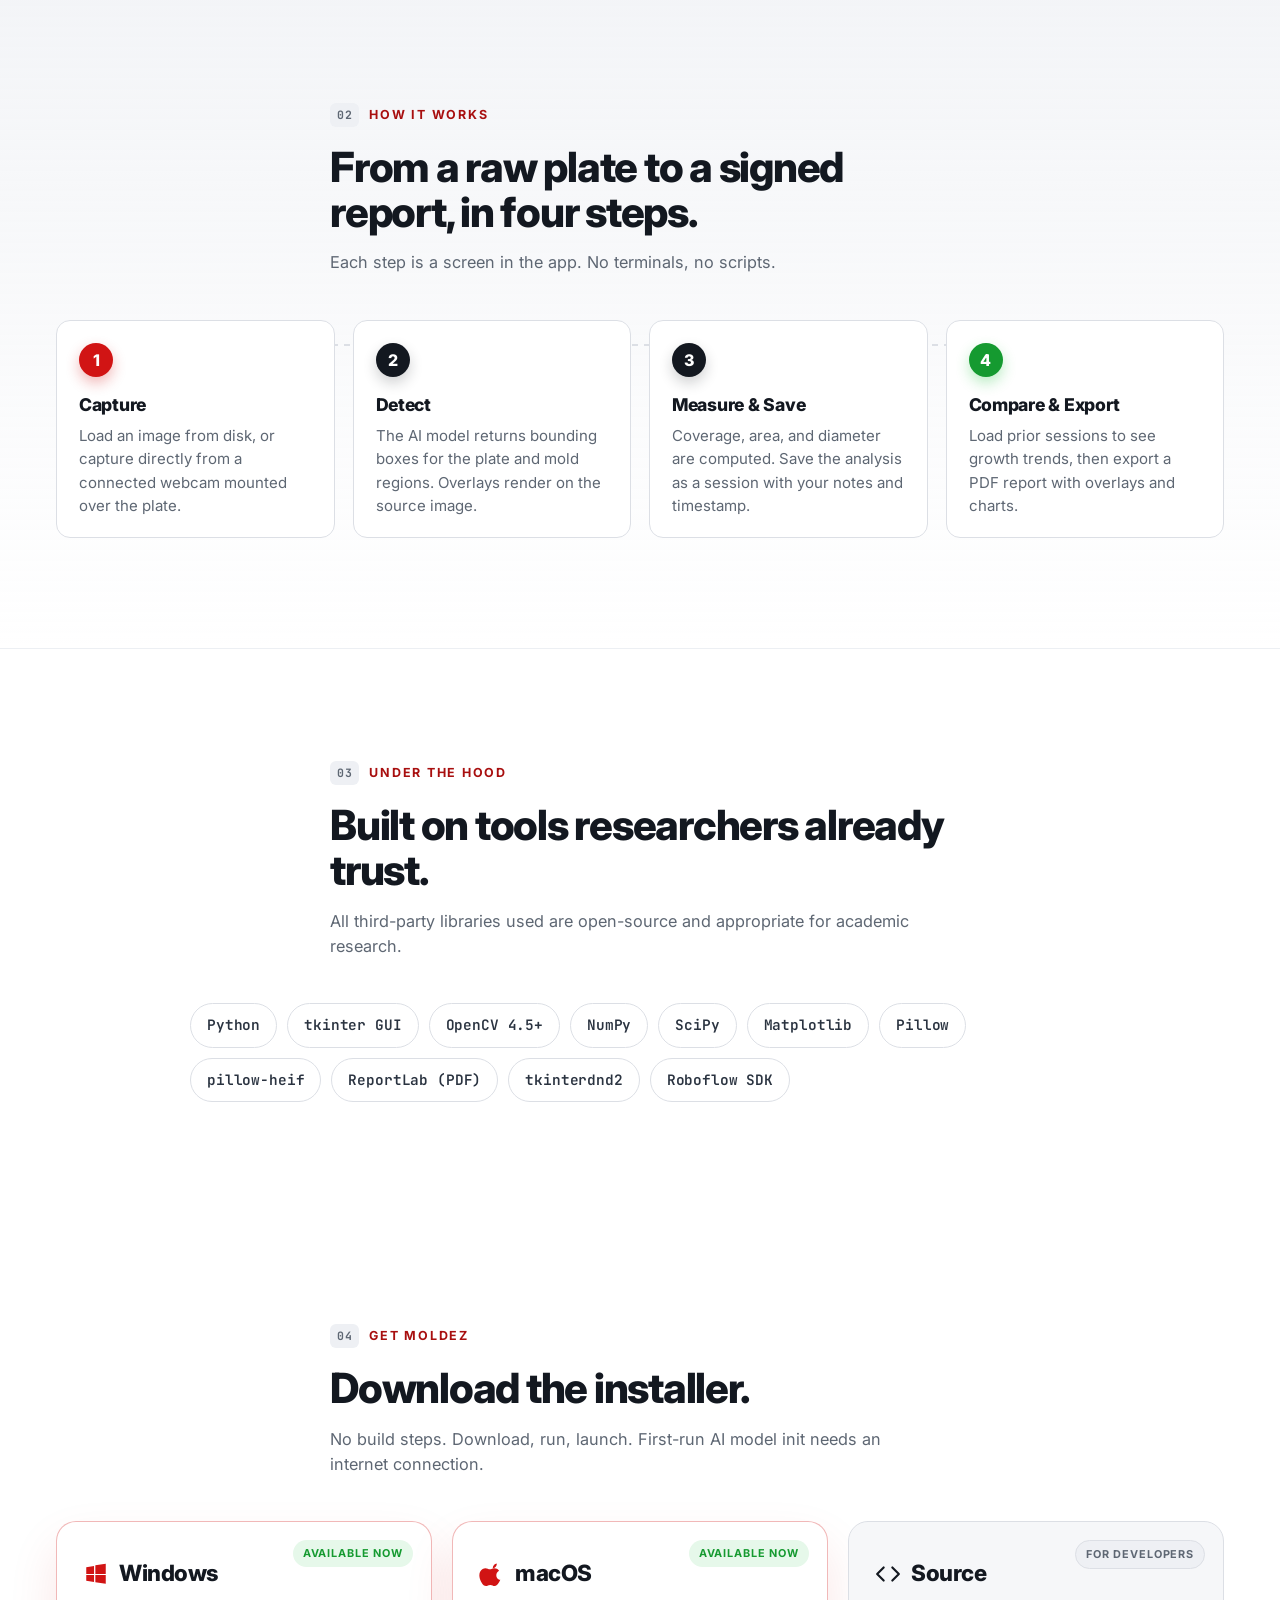
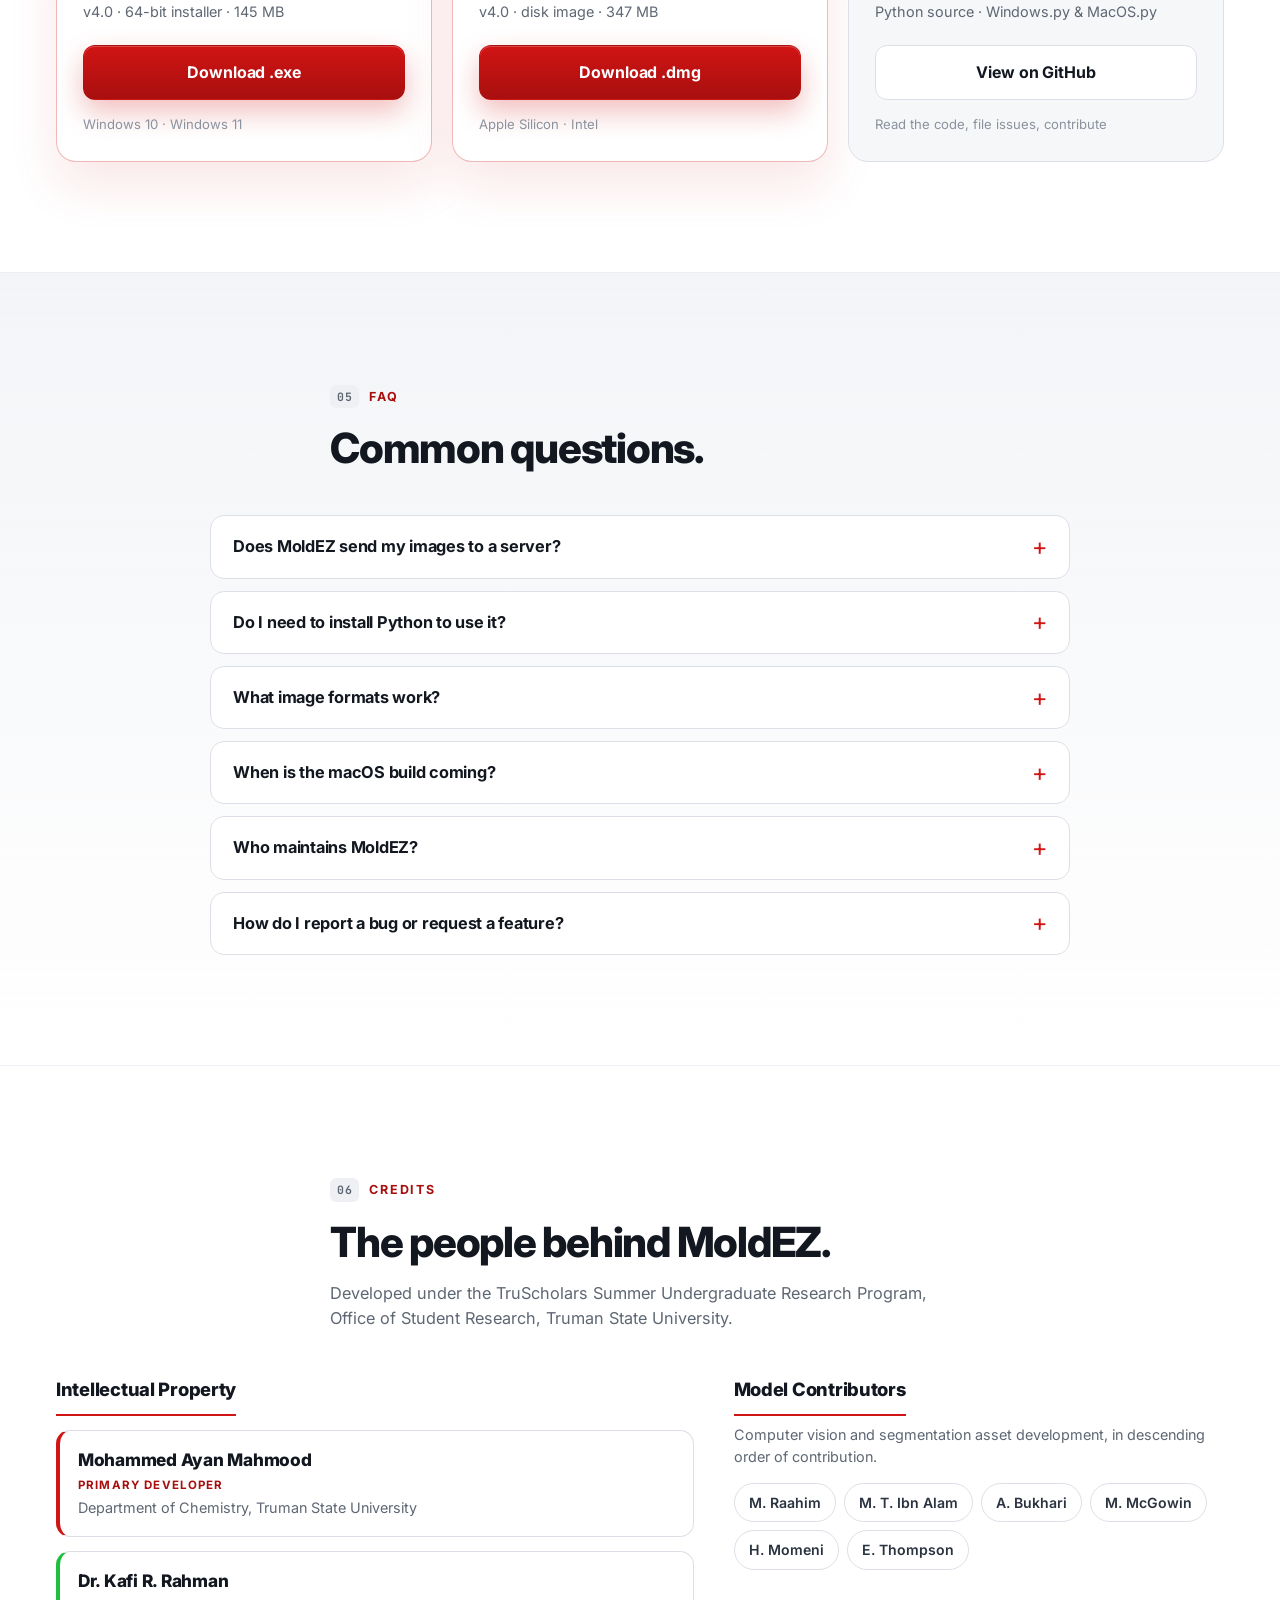
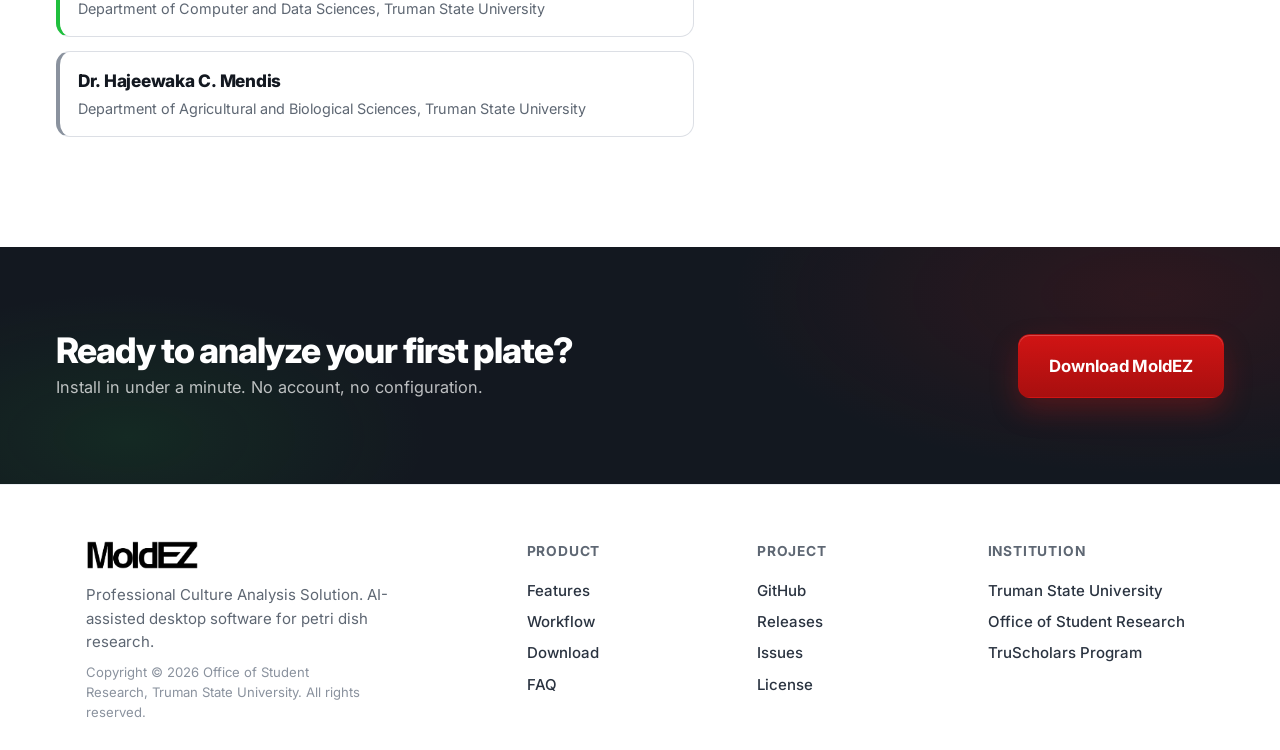
==== commit ec79e58a: "Nav: add mascot beside wordmark, taller bar, larger wordmark and links; remove footer download CTA" ====
--- a/Website/index.html
+++ b/Website/index.html
@@ -18,7 +18,8 @@
   <body>
     <header class="nav" aria-label="Primary">
       <a class="nav__brand" href="#top" aria-label="MoldEZ home">
-        <img class="nav__wordmark" src="wordmark.png" alt="MoldEZ" width="128" height="32">
+        <img class="nav__mascot" src="mascot.png" alt="" width="44" height="44">
+        <img class="nav__wordmark" src="wordmark.png" alt="MoldEZ" width="180" height="45">
       </a>
       <nav class="nav__links" aria-label="Sections">
         <a href="#features">Features</a>
@@ -332,12 +333,6 @@
           </div>
         </div>
       </div>
-      <div class="footer__cta">
-        <a class="btn btn--plain btn--block" href="#download">
-          <svg width="18" height="18" viewBox="0 0 24 24" fill="currentColor" aria-hidden="true"><path d="M12 3v11m0 0l-4-4m4 4l4-4M4 17v2a2 2 0 002 2h12a2 2 0 002-2v-2" stroke="currentColor" stroke-width="2" fill="none" stroke-linecap="round" stroke-linejoin="round"/></svg>
-          Download MoldEZ v4.0 &mdash; Windows &amp; macOS
-        </a>
-      </div>
     </footer>
   </body>
 </html>
--- a/Website/styles.css
+++ b/Website/styles.css
@@ -64,7 +64,7 @@
   align-items: center;
   justify-content: space-between;
   gap: 20px;
-  padding: 14px clamp(20px, 5vw, 56px);
+  padding: 20px clamp(20px, 5vw, 56px);
   background: rgba(255, 255, 255, 0.88);
   backdrop-filter: saturate(180%) blur(14px);
   -webkit-backdrop-filter: saturate(180%) blur(14px);
@@ -75,8 +75,14 @@
   align-items: center;
   gap: 12px;
 }
+.nav__mascot {
+  height: 44px;
+  width: 44px;
+  display: block;
+  border-radius: 8px;
+}
 .nav__wordmark {
-  height: 22px;
+  height: 32px;
   width: auto;
   display: block;
 }
@@ -108,10 +114,10 @@
 .nav__links {
   display: flex;
   align-items: center;
-  gap: clamp(14px, 3vw, 30px);
+  gap: clamp(16px, 3vw, 36px);
   font-weight: 600;
   color: var(--muted);
-  font-size: 0.94rem;
+  font-size: 1.02rem;
 }
 .nav__links a { transition: color 0.15s ease; }
 .nav__links a:hover { color: var(--ink); }
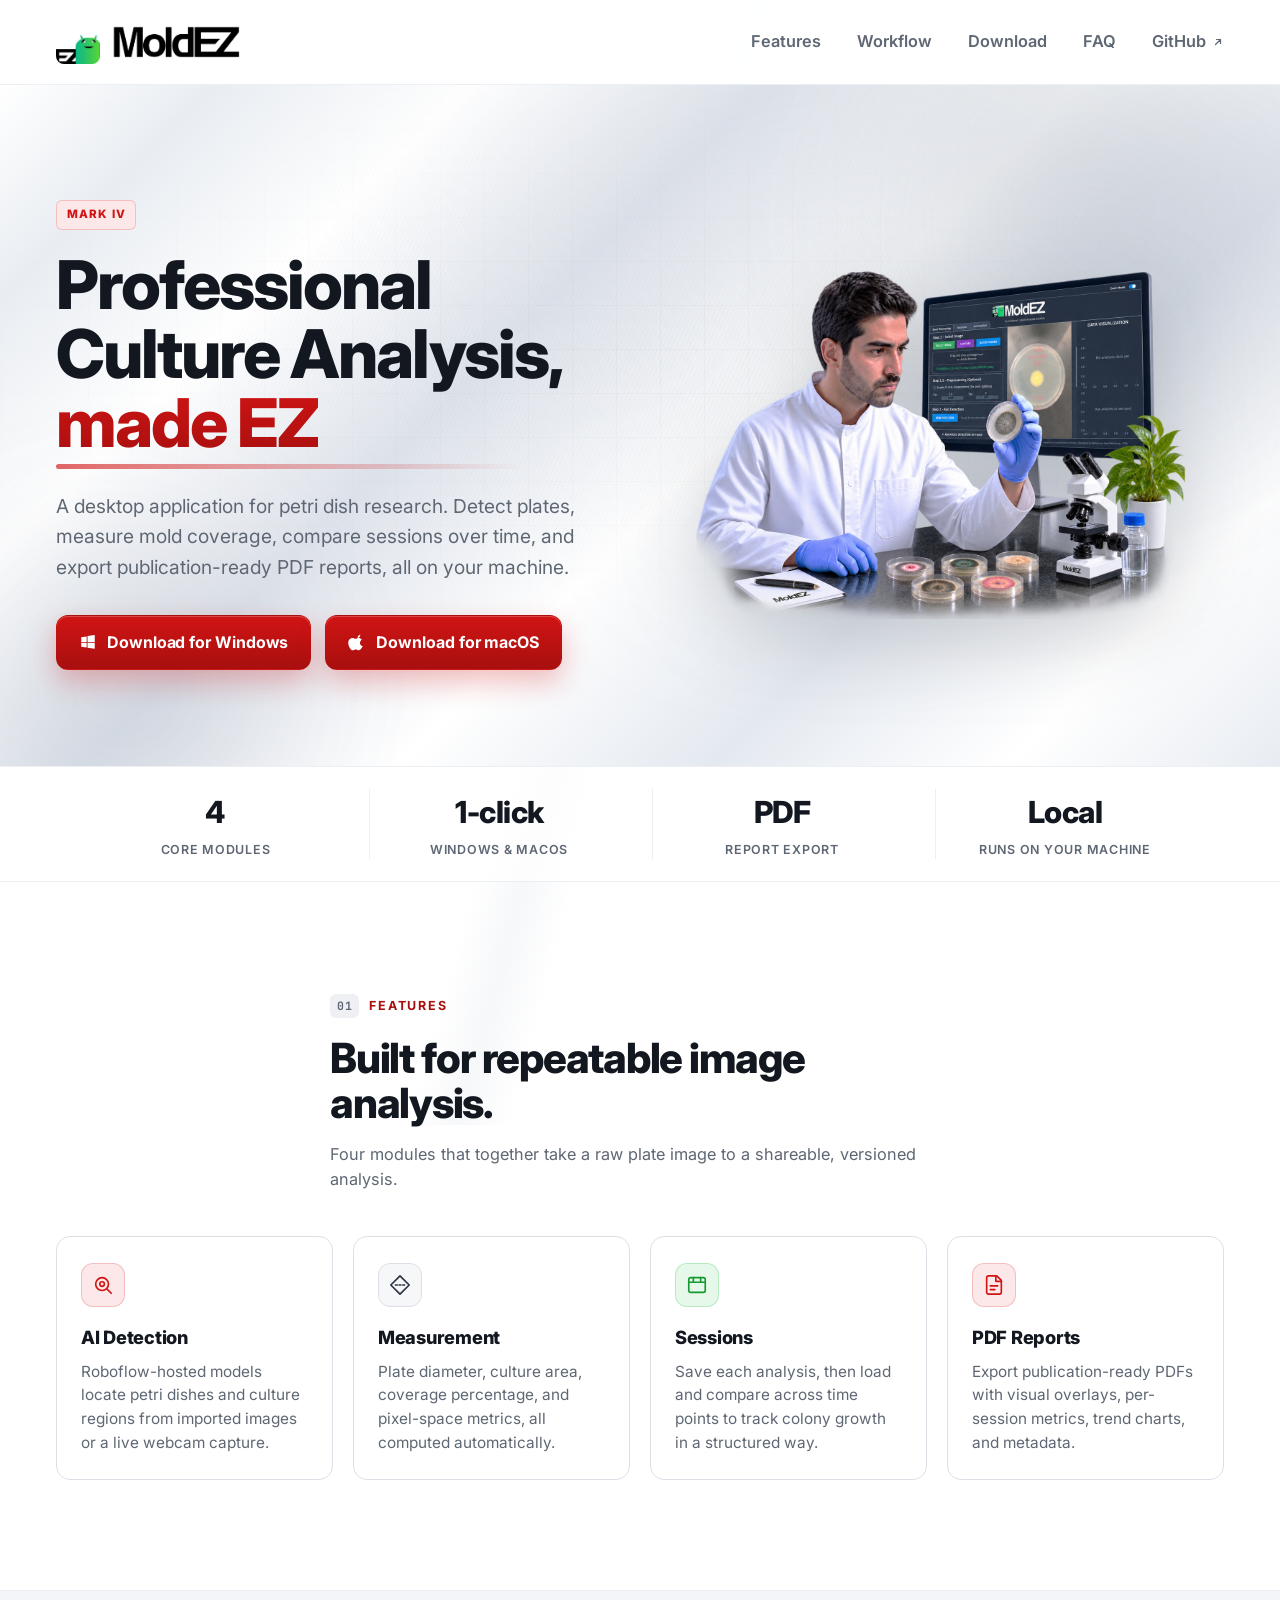
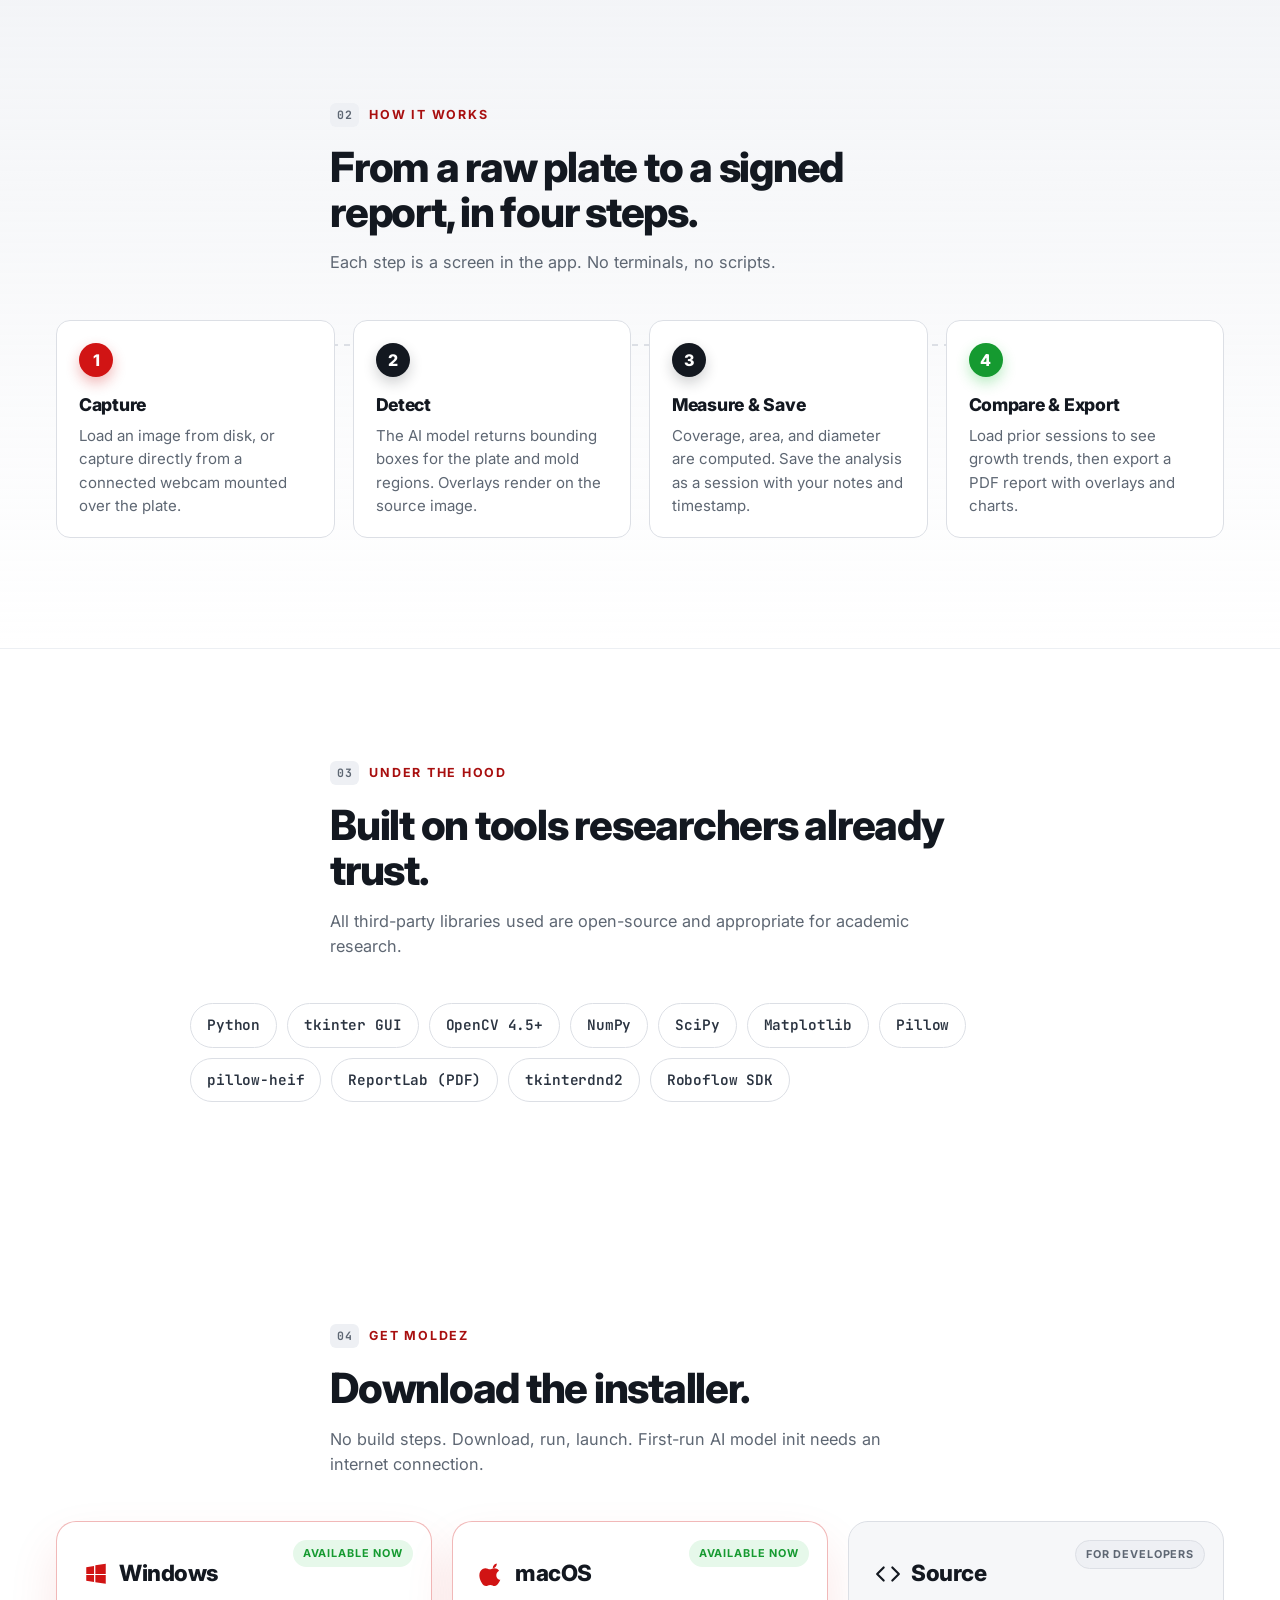
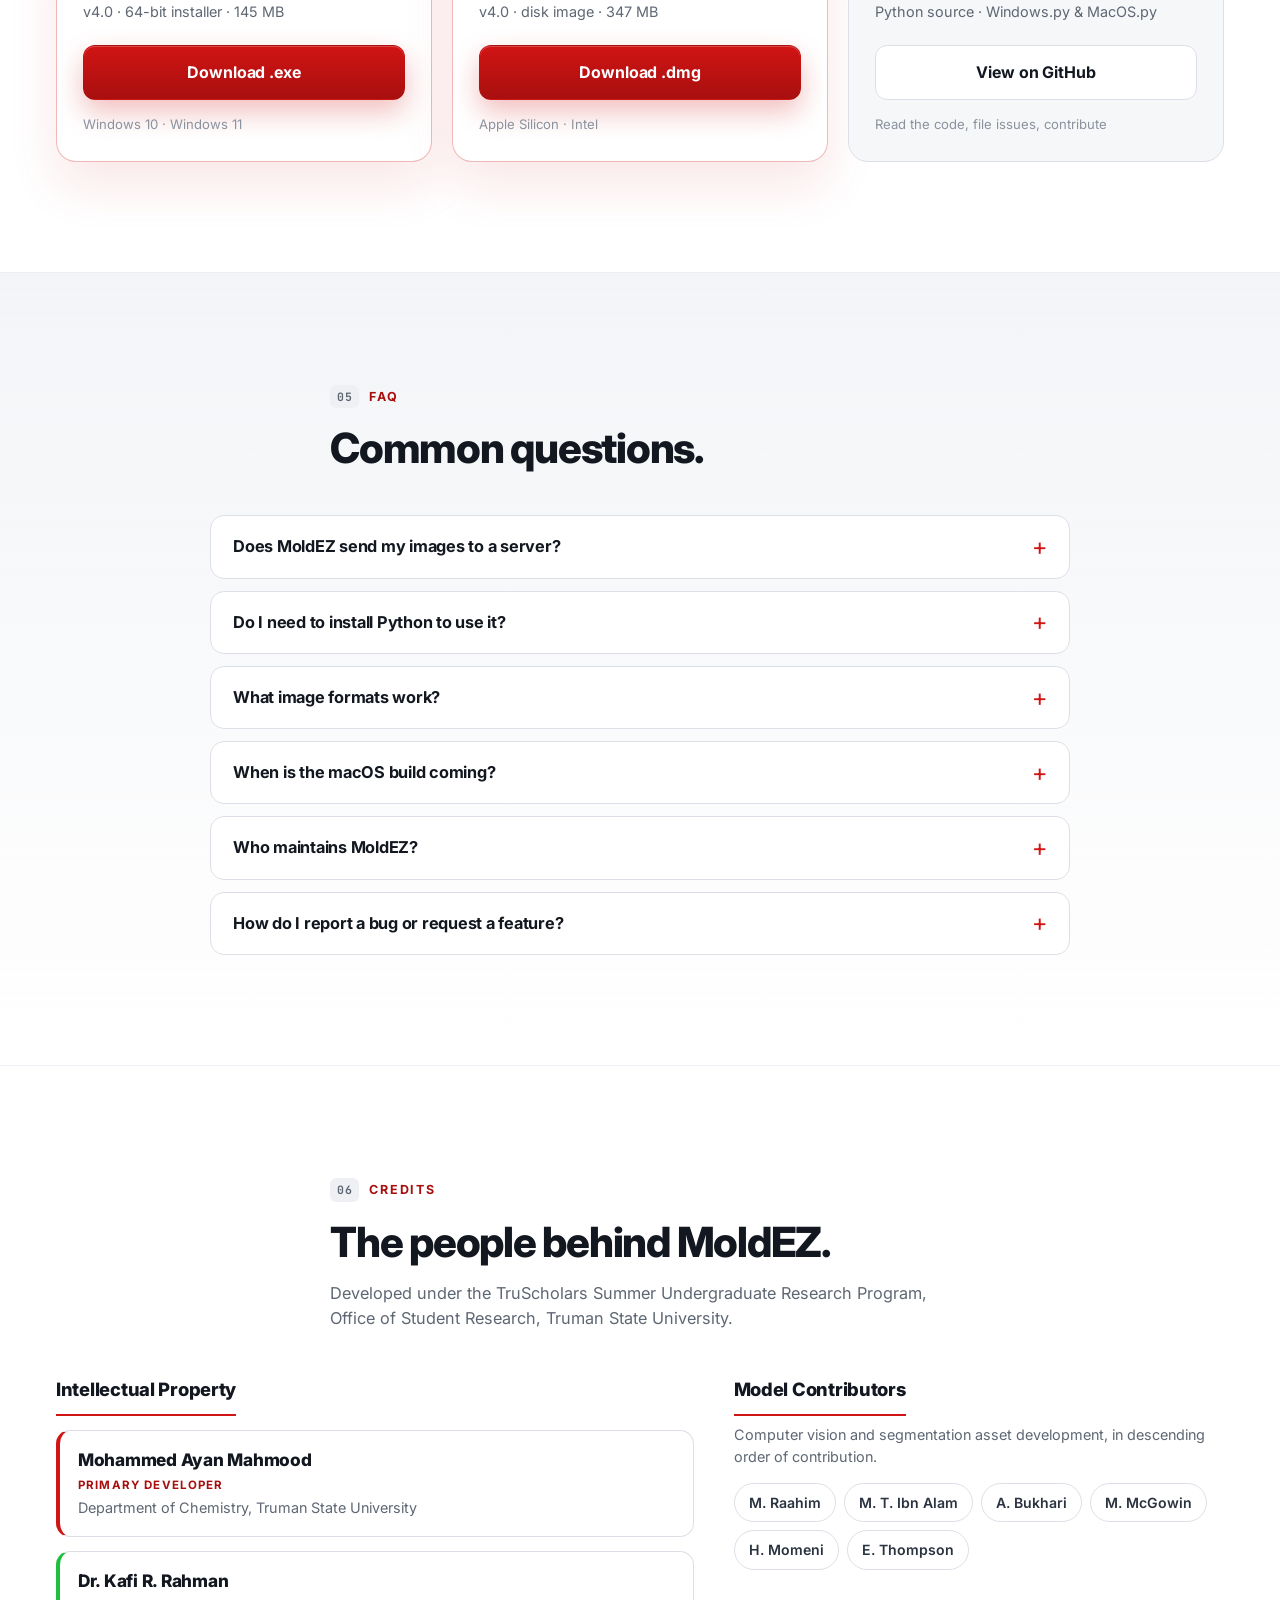
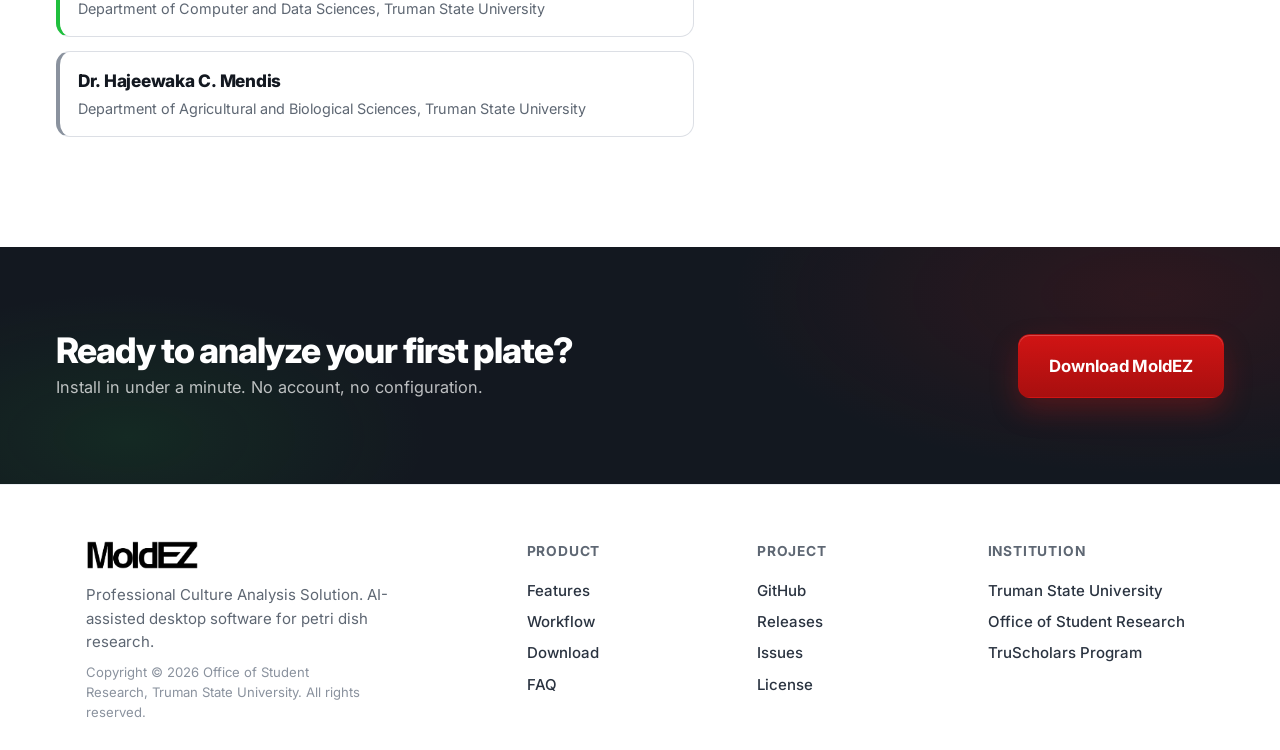
==== commit 98fac650: "Nav: use MoldEZMascot 2 as mascot-nav.png in top bar only (favicon + OG unchanged)" ====
--- a/Website/index.html
+++ b/Website/index.html
@@ -18,7 +18,7 @@
   <body>
     <header class="nav" aria-label="Primary">
       <a class="nav__brand" href="#top" aria-label="MoldEZ home">
-        <img class="nav__mascot" src="mascot.png" alt="" width="44" height="44">
+        <img class="nav__mascot" src="mascot-nav.png" alt="" width="44" height="44">
         <img class="nav__wordmark" src="wordmark.png" alt="MoldEZ" width="180" height="45">
       </a>
       <nav class="nav__links" aria-label="Sections">
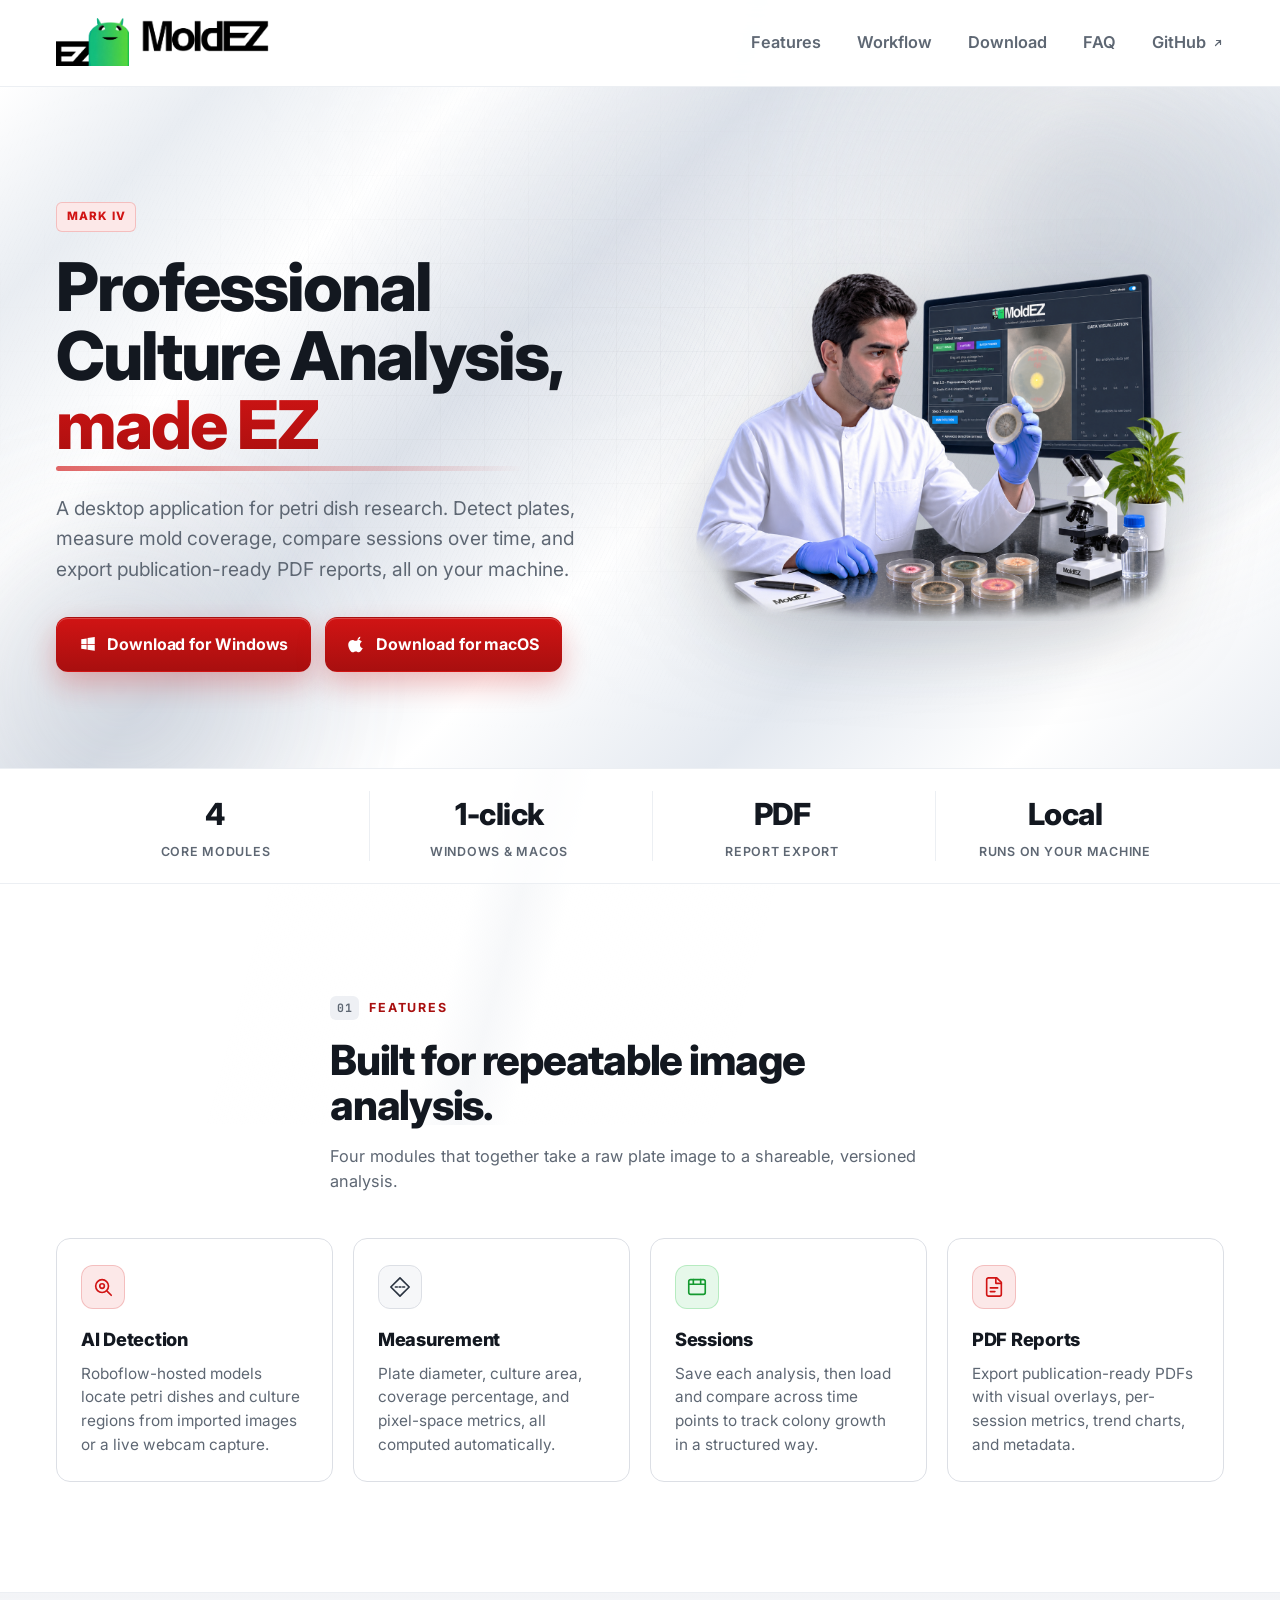
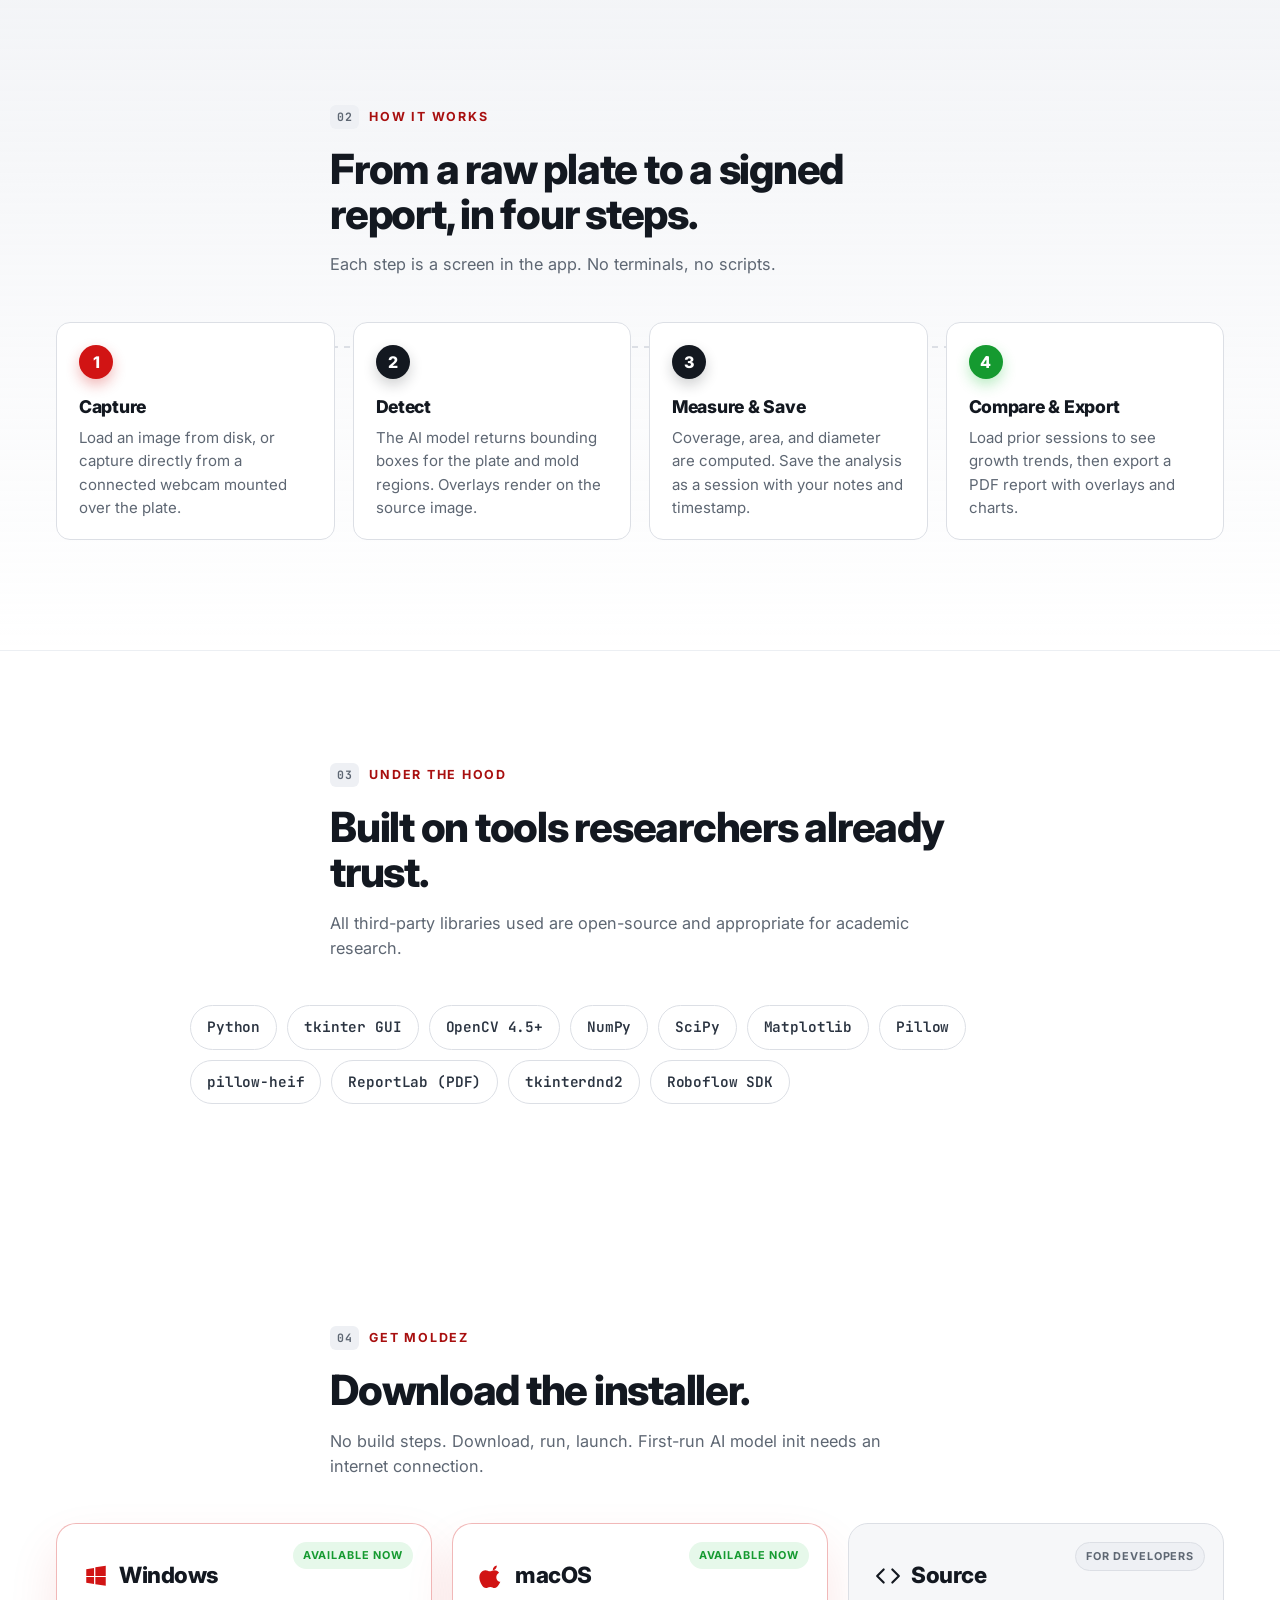
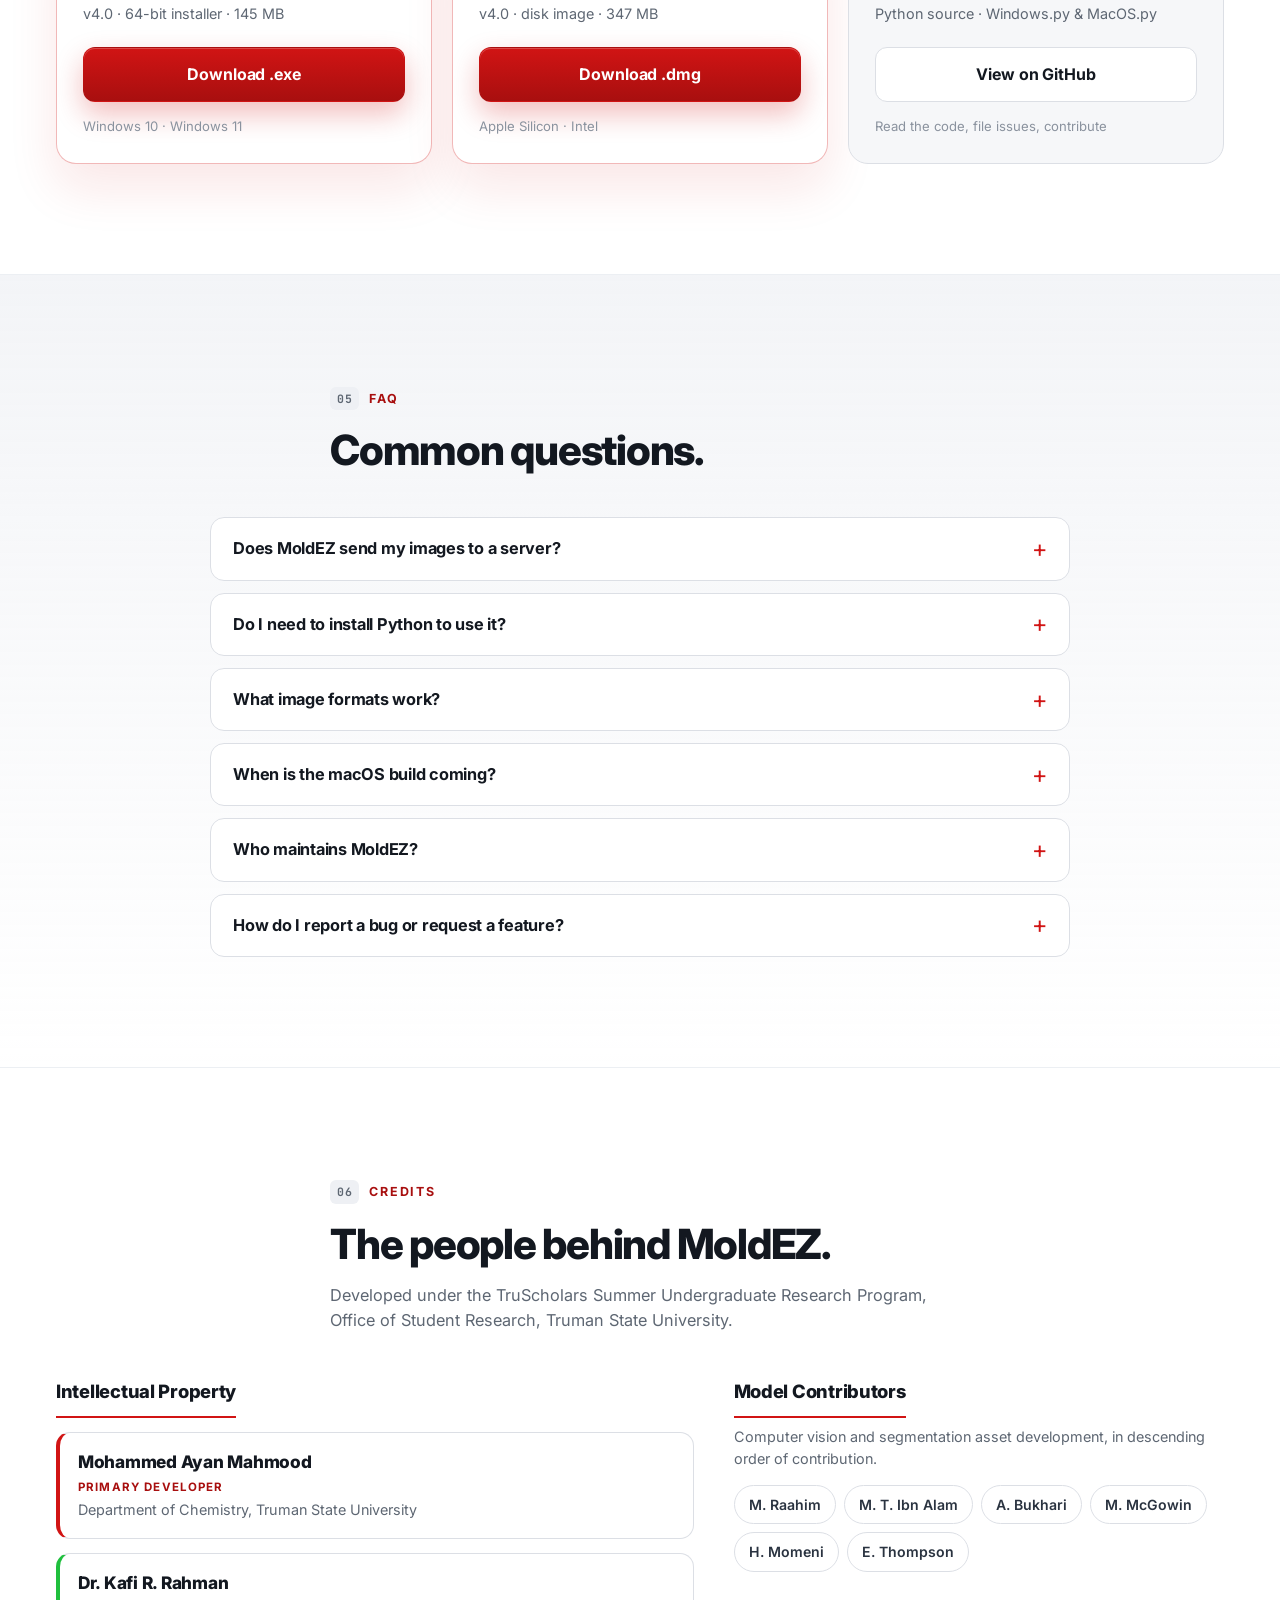
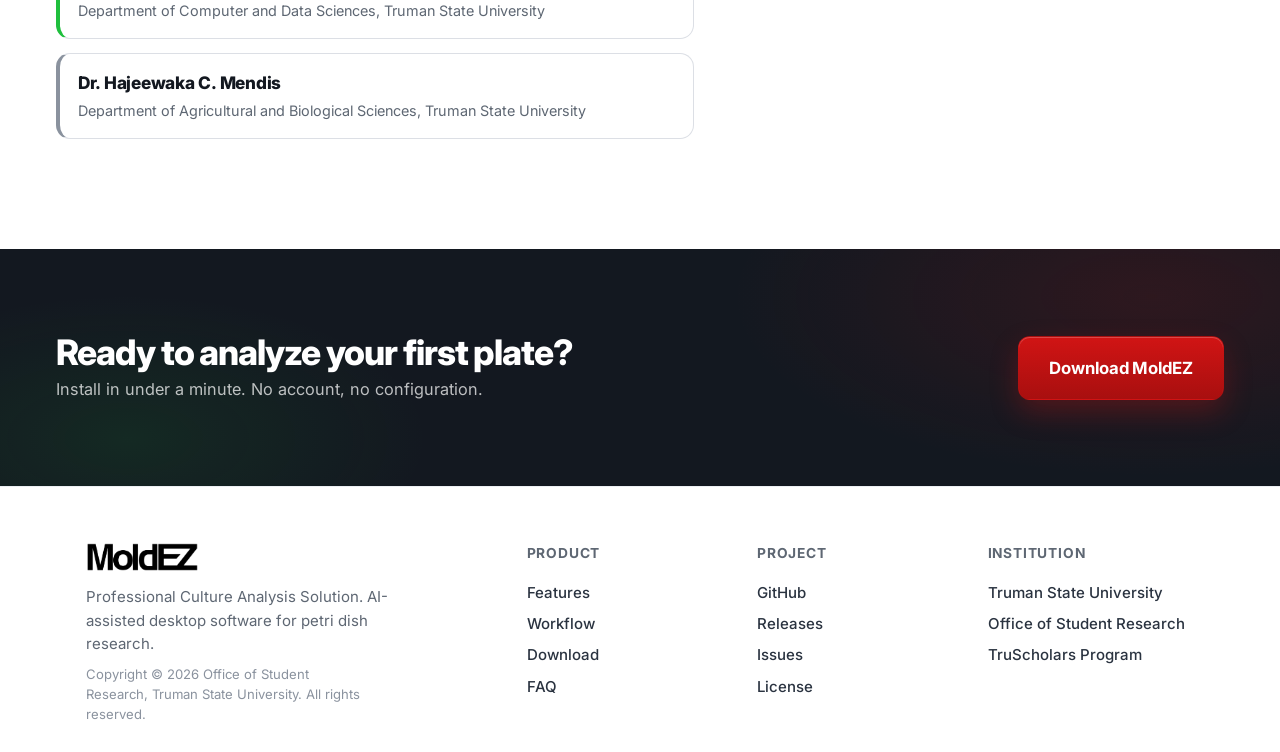
==== commit 0315659b: "Nav mascot: cropped tight (removed ~1000px of transparent top padding), enlarged to 48px, top-align " ====
--- a/Website/index.html
+++ b/Website/index.html
@@ -18,7 +18,7 @@
   <body>
     <header class="nav" aria-label="Primary">
       <a class="nav__brand" href="#top" aria-label="MoldEZ home">
-        <img class="nav__mascot" src="mascot-nav.png" alt="" width="44" height="44">
+        <img class="nav__mascot" src="mascot-nav.png" alt="" height="44">
         <img class="nav__wordmark" src="wordmark.png" alt="MoldEZ" width="180" height="45">
       </a>
       <nav class="nav__links" aria-label="Sections">
--- a/Website/styles.css
+++ b/Website/styles.css
@@ -72,14 +72,14 @@
 }
 .nav__brand {
   display: inline-flex;
-  align-items: center;
+  align-items: flex-start;
   gap: 12px;
 }
 .nav__mascot {
-  height: 44px;
-  width: 44px;
+  height: 48px;
+  width: auto;
   display: block;
-  border-radius: 8px;
+  margin-top: -2px;
 }
 .nav__wordmark {
   height: 32px;
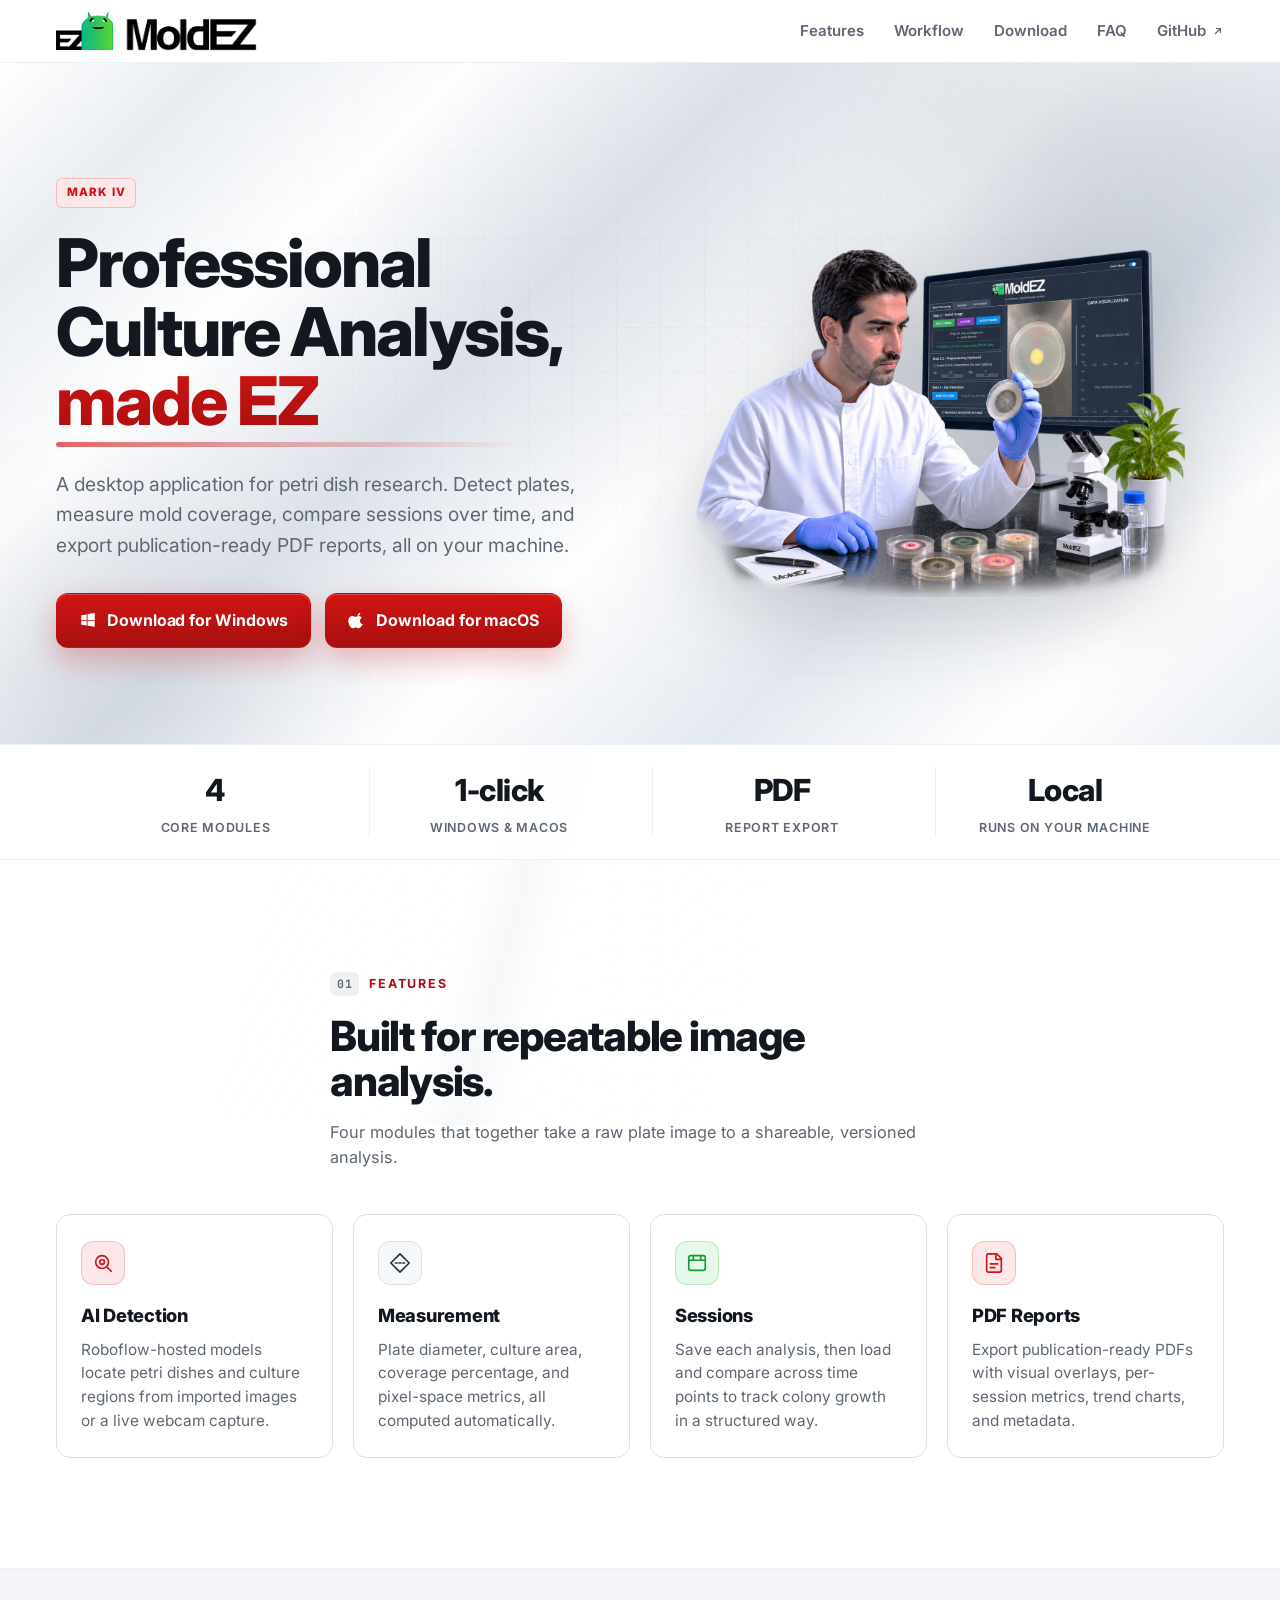
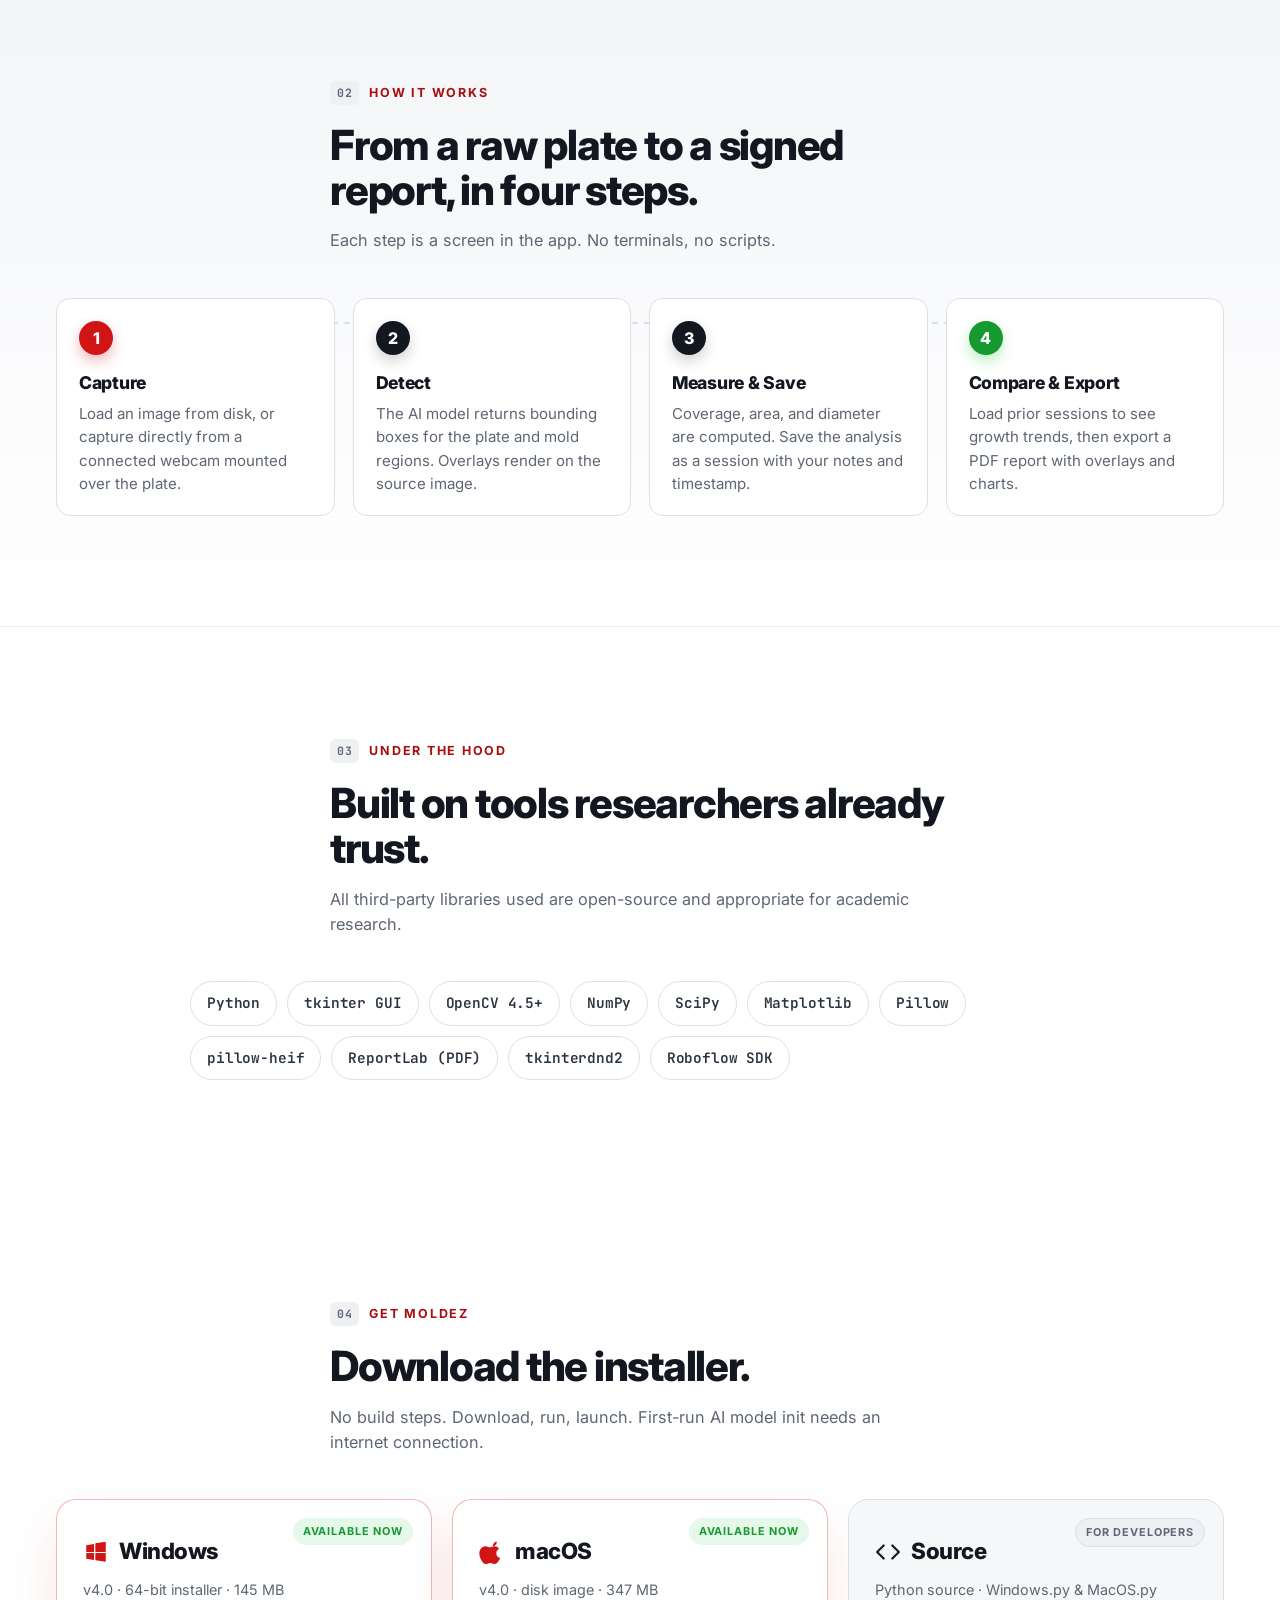
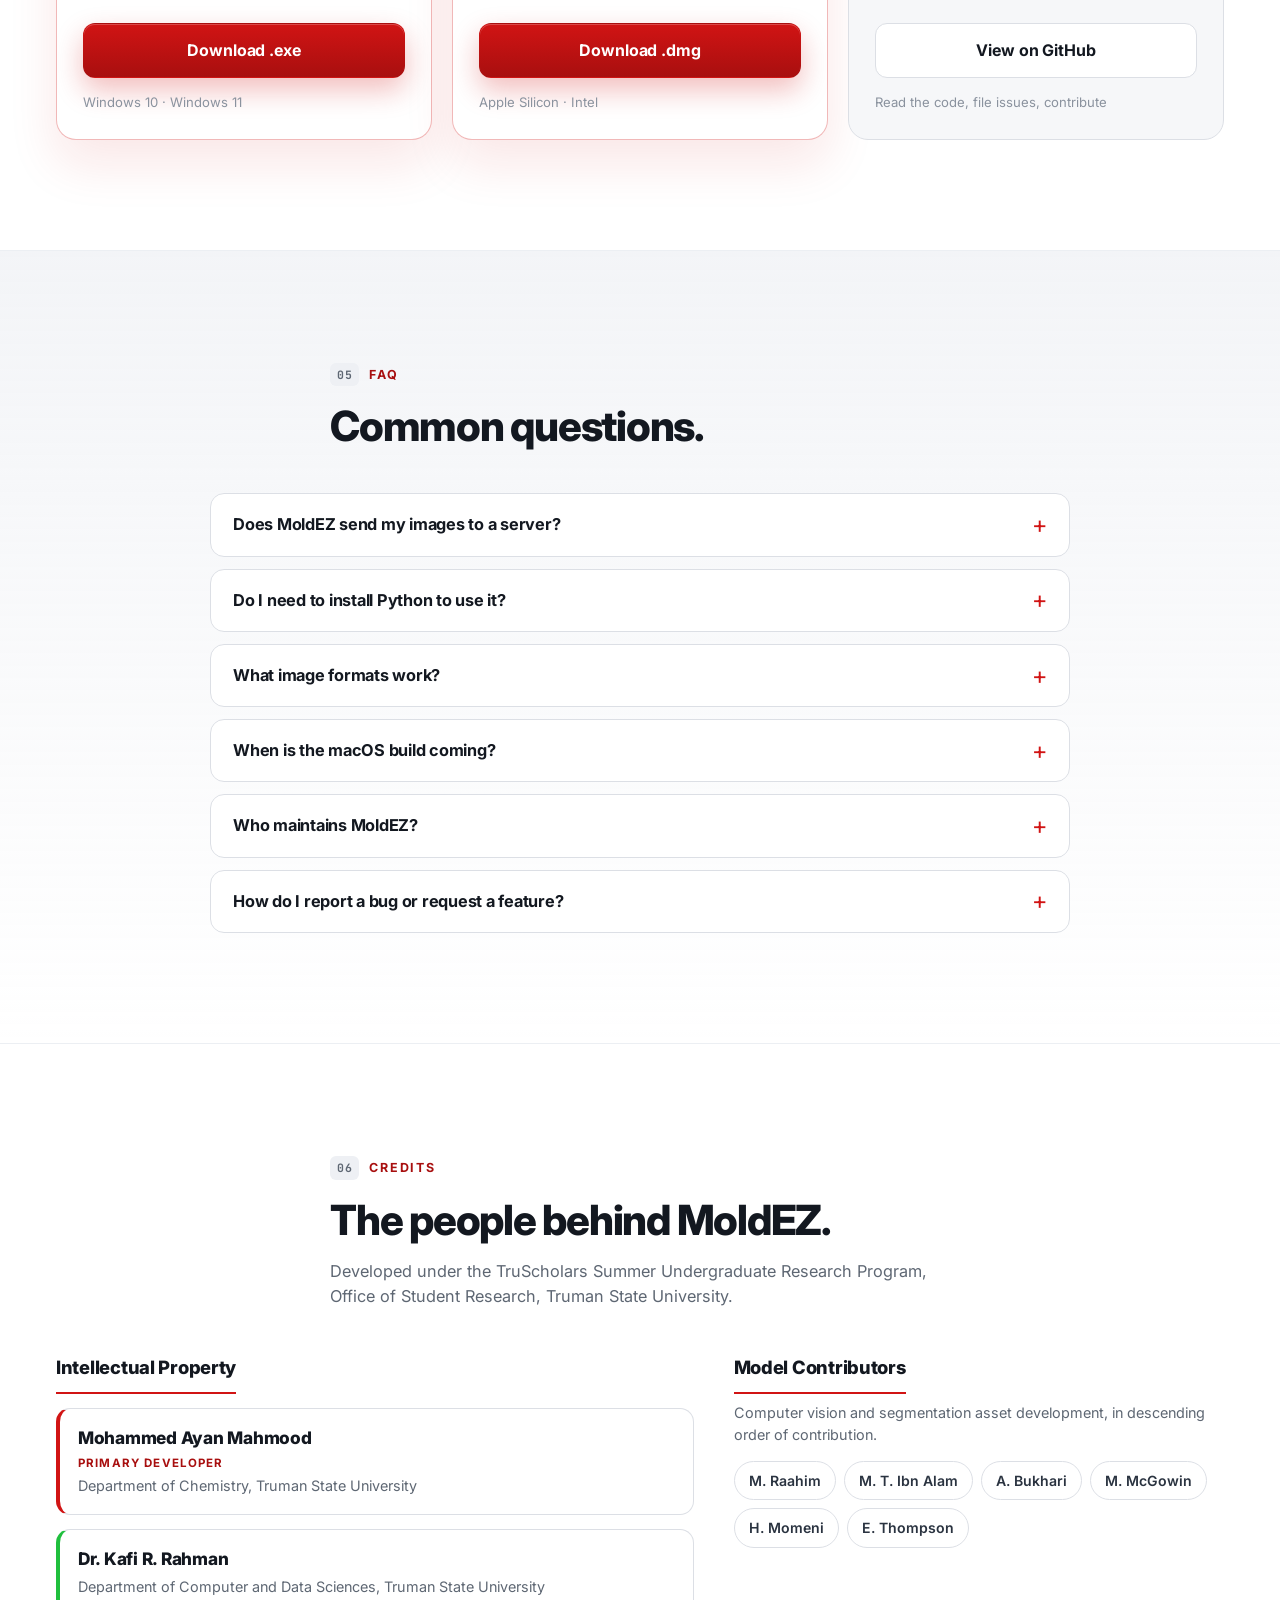
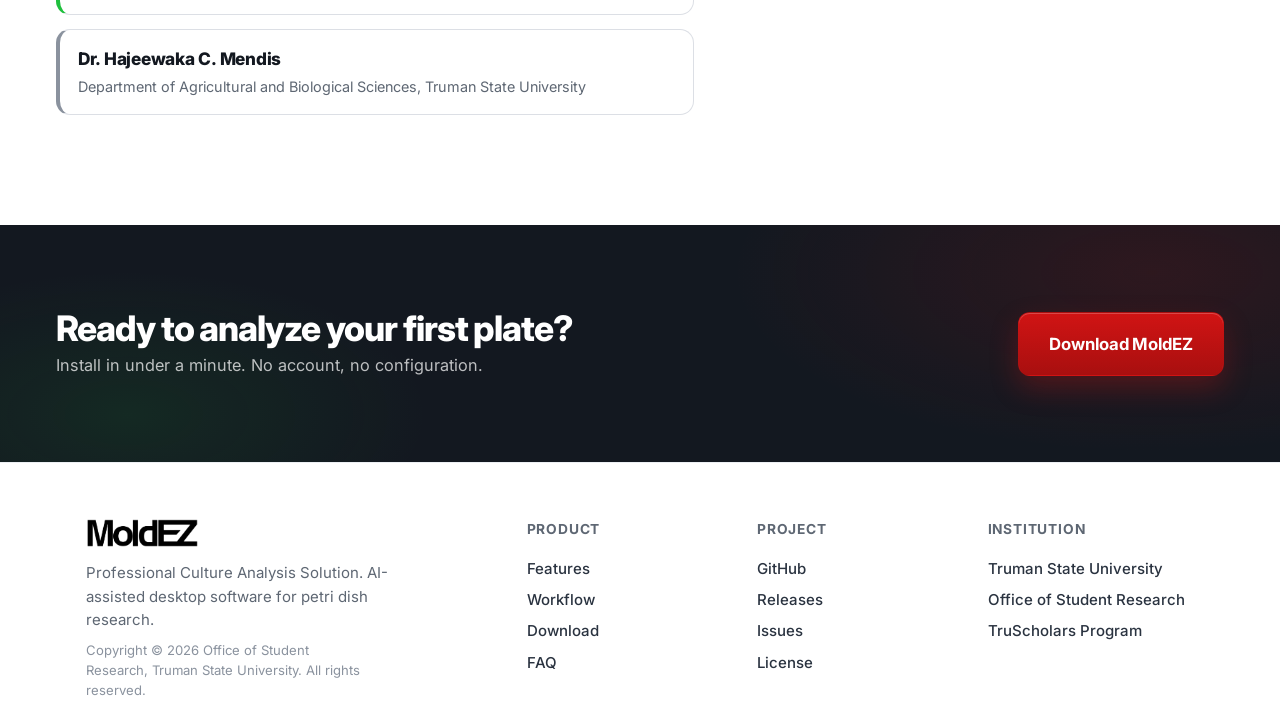
==== commit be5b1cfb: "Nav: lower bar height (padding 18->12, mascot 46->38, wordmark 40->33, links 1.02rem->0.94rem, gap t" ====
--- a/Website/index.html
+++ b/Website/index.html
@@ -8,7 +8,7 @@
     <meta property="og:title" content="MoldEZ, Professional Culture Analysis Solution">
     <meta property="og:description" content="AI-assisted desktop software for petri dish research. Download for Windows and macOS.">
     <meta property="og:image" content="mascot.png">
-    <title>MoldEZ, Professional Culture Analysis Solution</title>
+    <title>MoldEZ</title>
     <link rel="icon" type="image/png" href="mascot.png">
     <link rel="preconnect" href="https://fonts.googleapis.com">
     <link rel="preconnect" href="https://fonts.gstatic.com" crossorigin>
--- a/Website/styles.css
+++ b/Website/styles.css
@@ -64,7 +64,7 @@
   align-items: center;
   justify-content: space-between;
   gap: 20px;
-  padding: 20px clamp(20px, 5vw, 56px);
+  padding: 12px clamp(20px, 5vw, 56px);
   background: rgba(255, 255, 255, 0.88);
   backdrop-filter: saturate(180%) blur(14px);
   -webkit-backdrop-filter: saturate(180%) blur(14px);
@@ -72,19 +72,20 @@
 }
 .nav__brand {
   display: inline-flex;
-  align-items: flex-start;
+  align-items: center;
   gap: 12px;
 }
 .nav__mascot {
-  height: 48px;
+  height: 38px;
   width: auto;
   display: block;
-  margin-top: -2px;
 }
 .nav__wordmark {
-  height: 32px;
+  height: 33px;
   width: auto;
   display: block;
+  align-self: flex-end;
+  margin-bottom: -1px;
 }
 .nav__tag {
   font-family: var(--sans);
@@ -114,10 +115,10 @@
 .nav__links {
   display: flex;
   align-items: center;
-  gap: clamp(16px, 3vw, 36px);
+  gap: clamp(14px, 3vw, 30px);
   font-weight: 600;
   color: var(--muted);
-  font-size: 1.02rem;
+  font-size: 0.94rem;
 }
 .nav__links a { transition: color 0.15s ease; }
 .nav__links a:hover { color: var(--ink); }
